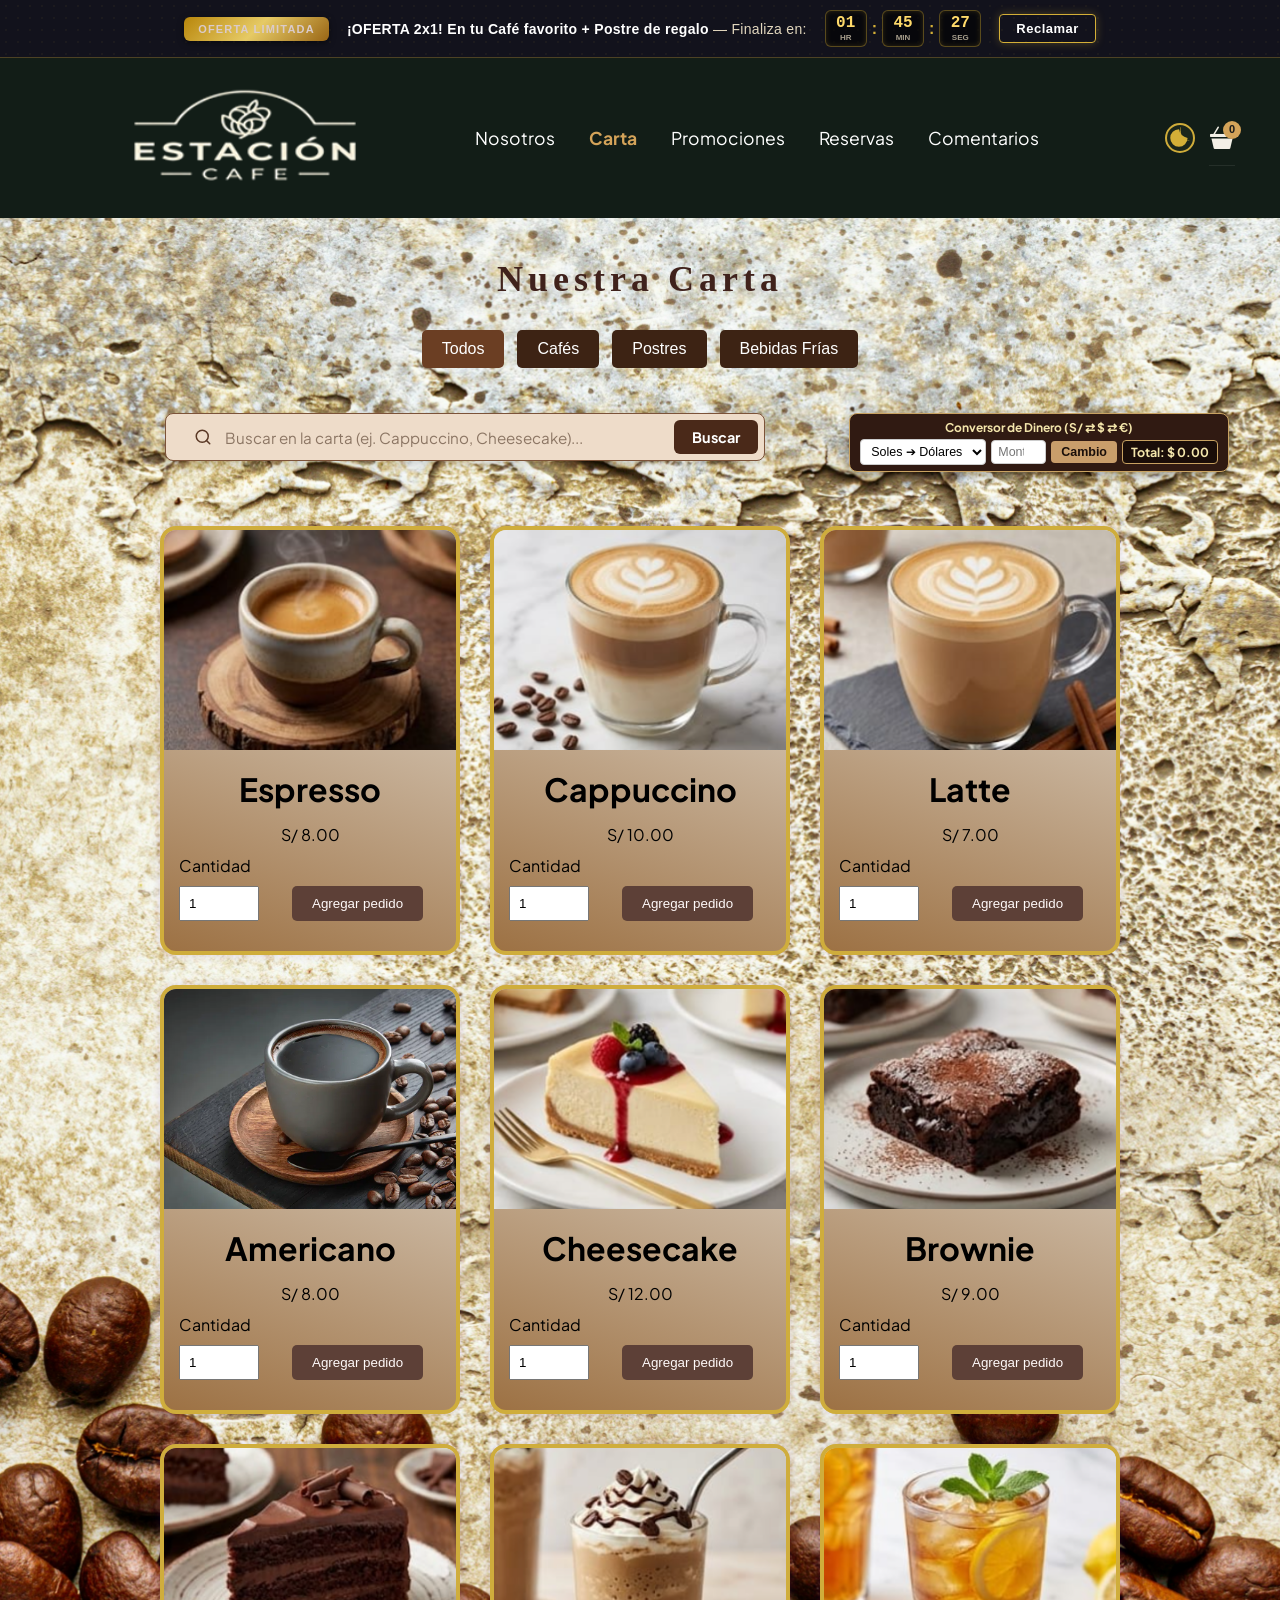
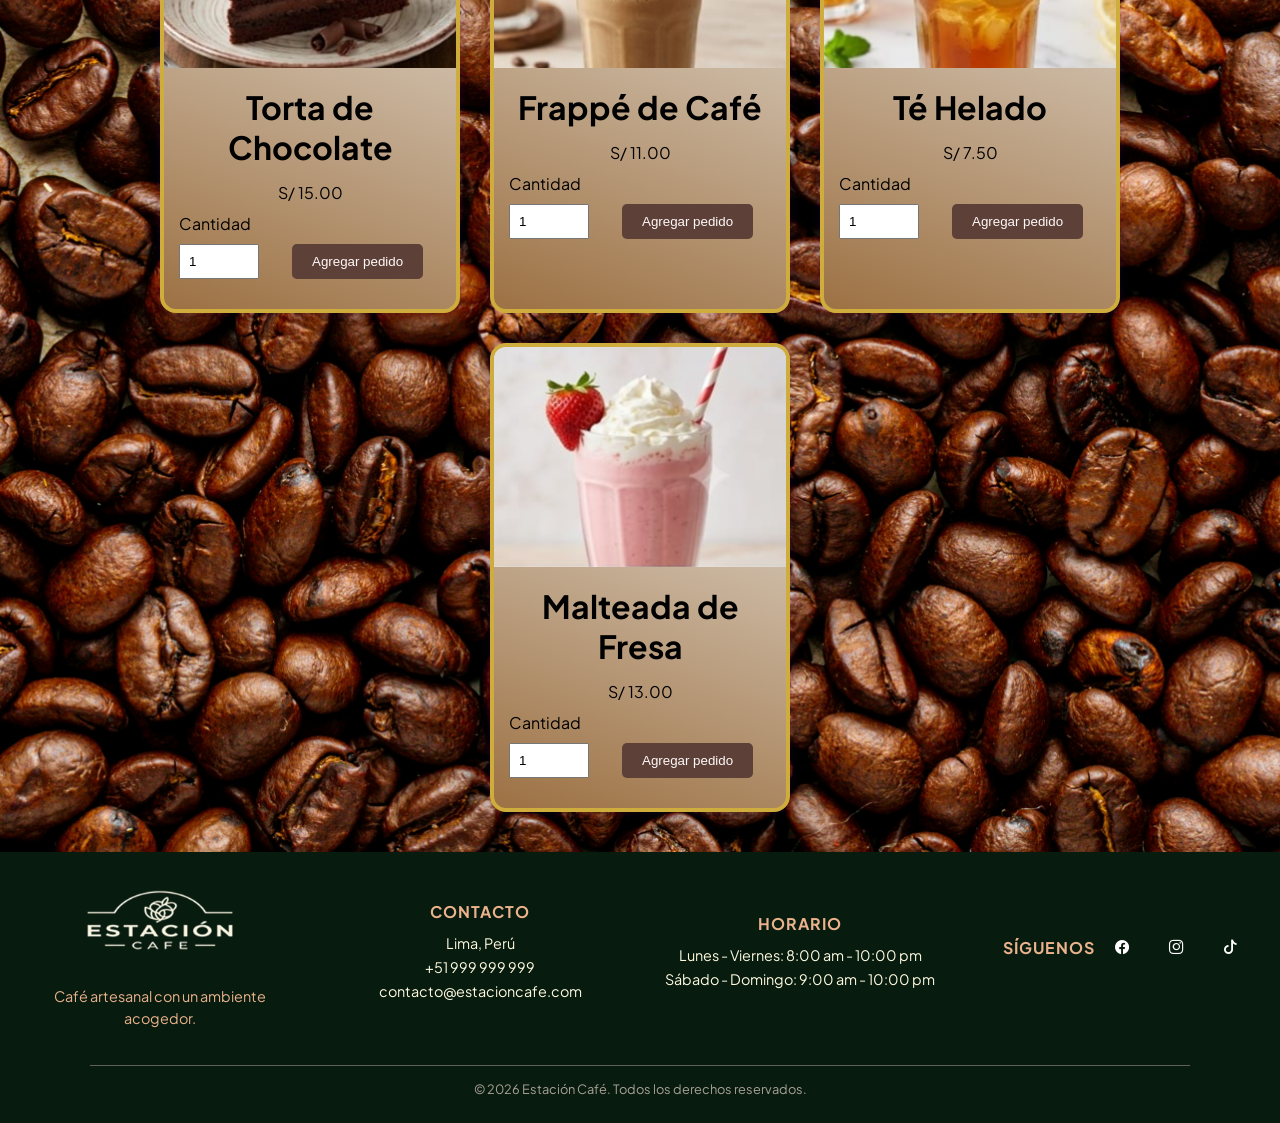
==== Cafetería/Cafetería/carta.html @ 23c751b0 "a" ====
<!DOCTYPE html>
<html lang="es">

<head>
    <meta charset="UTF-8">
    <meta name="viewport" content="width=device-width, initial-scale=1.0">
    <title>Menú - Estación Café</title>

    
    <link rel="stylesheet" href="css/estilos.css">

        <link rel="stylesheet" href="https://cdn.jsdelivr.net/npm/bootstrap-icons@1.13.1/font/bootstrap-icons.min.css">
</head>

<body>
  
      <!-- BANNER DE PROMOCIÓN-->
<div class="promo-banner">
  <div class="promo-container">
    
    <div class="promo-badge ">OFERTA LIMITADA</div>
    
    
    <p class="promo-text">
      <strong>¡OFERTA 2x1! En tu Café favorito + Postre de regalo</strong> — Finaliza en:
    </p>

    <div class="promo-timer">
      <div class="timer-box">
        <span id="hours">01</span>
        <small>HR</small>
      </div>
      <span class="timer-dots">:</span>
      <div class="timer-box">
        <span id="minutes">45</span>
        <small>MIN</small>
      </div>
      <span class="timer-dots">:</span>
      <div class="timer-box">
        <span id="seconds">30</span>
        <small>SEG</small>
      </div>
    </div>

    <a href="#promociones" class="promo-btn">Reclamar</a>
  

    
  </div>
</div>

    <header>

            <a href="index.html"> <img src="img/logo.png" alt="Logo de la cafetería"></a>
        
        <nav>
                <ul class="menu">
                   <li><a href="nosotros.html">Nosotros</a></li>
                    <li><a href="carta.html">Carta</a></li>
                    <li><a href="promociones.html">Promociones</a></li>
                    <li><a href="reservas.html">Reservas</a></li>
                    <li><a href="comentarios.html">Comentarios</a></li>
                    
                        <li class="item-theme">
                          <button id="toggle-theme" class="btn-theme" aria-label="Cambiar tema">
                            <svg class="icon-moon" xmlns="http://www.w3.org/2000/svg" viewBox="0 0 24 24" fill="currentColor">
                              <path d="M12.3 2a10 10 0 0 0 9.21 12.86 9.93 9.93 0 0 1-9-9.86 9.88 9.88 0 0 1 .21-3zm-1.3 2a8 8 0 1 0 8 8 10 10 0 0 1-8-8z"/>
                            </svg>
                            <svg class="icon-sun" xmlns="http://www.w3.org/2000/svg" viewBox="0 0 24 24" fill="currentColor">
                              <path d="M12 7a5 5 0 1 0 0 10 5 5 0 0 0 0-10zm0-5a1 1 0 0 1 1 1v2a1 1 0 1 1-2 0V3a1 1 0 0 1 1-1zm0 17a1 1 0 0 1 1 1v2a1 1 0 1 1-2 0v-2a1 1 0 0 1 1-1zm10-8a1 1 0 0 1-1 1h-2a1 1 0 1 1 0-2h2a1 1 0 0 1 1 1zM5 12a1 1 0 0 1-1 1H2a1 1 0 1 1 0-2h2a1 1 0 0 1 1 1zm14.95-6.95a1 1 0 0 1 0 1.41l-1.42 1.42a1 1 0 1 1-1.41-1.41l1.42-1.42a1 1 0 0 1 1.41 0zm-14.14 14.14a1 1 0 0 1 0 1.41l-1.42 1.42a1 1 0 0 1-1.41-1.41l1.42-1.42a1 1 0 0 1 1.41 0zm14.14 0a1 1 0 0 1-1.41 0l-1.42-1.42a1 1 0 0 1 1.41-1.41l1.42 1.42a1 1 0 0 1 0 1.41zM6.34 6.34a1 1 0 0 1-1.41 0L3.51 4.93a1 1 0 1 1 1.41-1.41l1.42 1.42a1 1 0 0 1 0 1.41z"/>
                            </svg>
                          </button>
                        </li>
                      
                 <li class="item-carrito">
                <button id="btn-carrito" class="btn-carrito" onclick="toggleCarrito()" aria-label="Ver carrito">
                <i class="bi bi-basket3-fill"></i>
                <span id="contador-carrito">0</span>
                </button>
               </li>



                </ul>
        </nav>
      


    </header>

     <!-- ===== PANEL DEL CARRITO  ===== -->

  <div id="panel-carrito">
    <h2>Pedido actual</h2>

    <div id="carrito-items">
      <!-- El JS inserta aquí cada producto dinámicamente -->
    </div>

    <div id="resumen-carrito">
      <strong>Total: <span id="total-carrito">S/ 0.00</span></strong>
    </div>

    <button onclick="vaciarCarrito()">Vaciar carrito</button>
    <button onclick="toggleCarrito()">Cerrar</button>
  </div>








    <section class="productos">

  <h2>Nuestra Carta</h2>

  <!-- BOTONES DE FILTRO -->
  <div class="contenedor-filtros">
    <button class="btn-filtro active" onclick="filtrarProductos('todos')">Todos</button>
    <button class="btn-filtro" onclick="filtrarProductos('cafes')">Cafés</button>
    <button class="btn-filtro" onclick="filtrarProductos('postres')">Postres</button>
    <button class="btn-filtro" onclick="filtrarProductos('bebidas-frias')">Bebidas Frías</button>
  </div>


    <!-- BUSCADOR -->
<div class="fila-herramientas">

  <!-- 🔍 BUSCADOR DENTRO DE LA CARTA -->
    <div class="buscador-container">
      <div class="input-wrapper">
        <svg class="icono-lupa" xmlns="http://www.w3.org/2000/svg" viewBox="0 0 24 24" fill="none" stroke="currentColor" stroke-width="2" stroke-linecap="round" stroke-linejoin="round">
          <circle cx="11" cy="11" r="8"></circle>
          <line x1="21" y1="21" x2="16.65" y2="16.65"></line>
        </svg>
        <input type="text" id="searchInput" placeholder="Buscar en la carta (ej. Cappuccino, Cheesecake)...">
      </div>
      <button type="button" id="btnBuscar" onclick="buscarPorTexto()">Buscar</button>
    </div>


  <!-- Conversor de monedas -->
  <div class="card-conversor-derecha">
    <div class="titulo-conversor">Conversor de Dinero (S/ ⇄ $ ⇄ €)</div>
    
    <div class="campos-inline">
      
      <select id="tipoConversion">
        <option value="solesADolares">Soles ➔ Dólares</option>
        <option value="solesAEuros">Soles ➔ Euros</option>
        <option value="dolaresASoles">Dólares ➔ Soles</option>
        <option value="eurosASoles">Euros ➔ Soles</option>
      </select>

      <input type="number" id="monto" placeholder="Monto" step="0.10">
      <button onclick="convertirMoneda()">Cambio</button>
      <div id="resultado" class="res-badge">Total: $ 0.00</div>
    </div>
  </div>

</div>


      
  <div class="contenedor-productos">

    <!-- PRODUCTOS DE CAFÉ -->
    <div class="producto" data-category="cafes">
      <img src="img/prod1.png" alt="Café">
      <h4>Espresso</h4>
      <p>S/ 8.00</p>
      <label>Cantidad</label>
      <input type="number" min="1" value="1" class="cantidad">
      <button 	onclick="agregarAlCarrito(1)">Agregar pedido</button>
    </div>

    <div class="producto" data-category="cafes">
      <img src="img/prod2.png" alt="Café">
      <h4>Cappuccino</h4>
      <p>S/ 10.00</p>
      <label>Cantidad</label>
      <input type="number" min="1" value="1" class="cantidad">
      <button onclick="agregarAlCarrito(2)">Agregar pedido</button>
    </div>

    <div class="producto" data-category="cafes">
      <img src="img/prod3.png" alt="Café">
      <h4>Latte</h4>
      <p>S/ 7.00</p>
      <label>Cantidad</label>
      <input type="number" min="1" value="1" class="cantidad">
      <button onclick="agregarAlCarrito(3)">Agregar pedido</button>
    </div>

    <div class="producto" data-category="cafes">
      <img src="img/prod10.webp" alt="Café">
      <h4>Americano</h4>
      <p>S/ 8.00</p>
      <label>Cantidad</label>
      <input type="number" min="1" value="1" class="cantidad">
      <button onclick="agregarAlCarrito(4)">Agregar pedido</button>
    </div>

    <!-- PRODUCTOS DE POSTRES -->
    <div class="producto" data-category="postres">
      <img src="img/prod4.png" alt="Postre">
      <h4>Cheesecake</h4>
      <p>S/ 12.00</p>
      <label>Cantidad</label>
      <input type="number" min="1" value="1" class="cantidad">
      <button onclick="agregarAlCarrito(5)">Agregar pedido</button>
    </div>

    <div class="producto" data-category="postres">
      <img src="img/prod5.png" alt="Postre">
      <h4>Brownie</h4>
      <p>S/ 9.00</p>
      <label>Cantidad</label>
      <input type="number" min="1" value="1" class="cantidad">
      <button onclick="agregarAlCarrito(6)">Agregar pedido</button>
    </div>
    

    <div class="producto" data-category="postres">
      <img src="img/prod6.png" alt="Postre">
      <h4>Torta de Chocolate</h4>
      <p>S/ 15.00</p>
      <label>Cantidad</label>
      <input type="number" min="1" value="1" class="cantidad">
      <button onclick="agregarAlCarrito(7)">Agregar pedido</button>
    </div>


    <!-- PRODUCTOS DE BEBIDAS FRÍAS -->
    <div class="producto" data-category="bebidas-frias">
      <img src="img/prod7.png" alt="Bebida Fría">
      <h4>Frappé de Café</h4>
      <p>S/ 11.00</p>
      <label>Cantidad</label>
      <input type="number" min="1" value="1" class="cantidad">
      <button onclick="agregarAlCarrito(8)">Agregar pedido</button>
    </div>

    <div class="producto" data-category="bebidas-frias">
      <img src="img/prod8.png" alt="Bebida Fría">
      <h4>Té Helado</h4>
      <p>S/ 7.50</p>
      <label>Cantidad</label>
      <input type="number" min="1" value="1" class="cantidad">
      <button onclick="agregarAlCarrito(9)">Agregar pedido</button>
    </div>
    

    <div class="producto" data-category="bebidas-frias">
      <img src="img/prod9.png" alt="Bebida Fría">
      <h4>Malteada de Fresa</h4>
      <p>S/ 13.00</p>
      <label>Cantidad</label>
      <input type="number" min="1" value="1" class="cantidad">
      <button onclick="agregarAlCarrito(10)">Agregar pedido</button>
    </div>


  </div>
</section>
       

<footer>

    <div class="footer-contenedor">

        <div class="footer-info">

            <a href="index.html"> <img src="img/logo.png" alt="Logo de la cafetería"></a>

            <p> Café artesanal con un ambiente acogedor.</p>

        </div>


        

        <div class="footer-contacto">

            <h4>Contacto</h4>

            <p> Lima, Perú</p>
            <p> +51 999 999 999</p>
            <p> contacto@estacioncafe.com</p>

        </div>

        <div class="footer-horario">

            <h4>Horario</h4>

            <p>Lunes - Viernes: 8:00 am - 10:00 pm</p>
            <p>Sábado - Domingo: 9:00 am - 10:00 pm</p>

        </div>

        <div class="footer-redes">

            <h4>Síguenos</h4>

            <a href="#"><i class="bi bi-facebook"></i></a><br>
            <a href="#"><i class="bi bi-instagram"></i></a><br>
            <a href="#"><i class="bi bi-tiktok"></i></a>

        </div>

    </div>

    <hr>
    <p class="copyright">
        © 2026 Estación Café. Todos los derechos reservados.
    </p>

</footer>
 <script src="js/carta&promociones.js"></script>
 <script src="js/index.js"></script>
 <script src="js/carrito.js"></script>
</body>

</html>
---- Cafetería/Cafetería/css/estilos.css ----
@import url('https://fonts.googleapis.com/css2?family=Plus+Jakarta+Sans:wght@400;500;600;700;800&family=Fraunces:wght@400;600;700&family=Karla:wght@400;500&display=swap');

* {
  margin: 0;
  padding: 0;
  box-sizing: border-box;
}

body {
  margin: 0;
  padding: 0;
  background-color: #eef4ed;
  font-family: 'Plus Jakarta Sans', sans-serif; /* Misma fuente uniforme para todo el sitio */
}
/* --- NAVEGACIÓN PRINCIPAL --- */

/* 1. Estilo base de las opciones del menú */
ul.menu li a {
  color: #ffffff;             /* Texto blanco */
  text-decoration: none;
  font-size: 15px;
  position: relative;
  padding: 8px 12px;
  transition: color 0.3s ease;
}

/* 2. Línea inferior (oculta por defecto) */
ul.menu li a::after {
  content: '';
  position: absolute;
  bottom: -2px;
  left: 50%;
  width: 0%;
  height: 2px;
  background-color: #c5a059;   /* Dorado de Reservas */
  transition: width 0.3s ease, left 0.3s ease;
  border-radius: 2px;
}

/* 3. Efecto al pasar el mouse (Hover) */
ul.menu li a:hover {
  color: #c5a059;             /* Cambia a dorado */
}

ul.menu li a:hover::after {
  width: 100%;                /* Expande la línea */
  left: 0;
}
/* ==========================================
   HEADER / BARRA SUPERIOR (EXPANDIDA HACIA ABAJO)
   ========================================== */
header {
  display: flex !important;
  justify-content: space-between !important;
  align-items: center !important;
  height: 160px !important;       /* Altura vertical fija y amplia */
  min-height: 120px !important;
  padding: 0 45px !important;     /* Espacio lateral */
  background-color: #121d17 !important;
  position: sticky !important;
  top: 0 !important;
  width: 100% !important;
  box-sizing: border-box !important;
  z-index: 1000 !important;
}

header nav {
  flex: 1;
  display: flex;
  align-items: center;
  margin-left: 20px !important; 
  min-width: 0;                
}

header > a {
  display: inline-block;
  text-decoration: none;
}

/* Logo con mayor tamaño vertical y horizontal */
header > a img,
.logo-header {
  width: 400px !important;
  max-height: auto !important;
  height: auto !important;
  display: block !important;
  object-fit: contain;
  flex-shrink: 0;
}

header > a:hover img {
  transform: scale(1.08);
}

header > a img.prendido {
  animation: parpadeo-lento 15s ease-in-out forwards;
}

@keyframes parpadeo-lento {
  0% {
    filter: drop-shadow(0 0 6px #ffee55) 
            drop-shadow(0 0 18px #ffcc00) 
            drop-shadow(0 0 35px rgba(255, 204, 0, 0.85));
  }
  10%, 30%, 50%, 70%, 90% {
    filter: drop-shadow(0 0 2px #ffee55) 
            drop-shadow(0 0 8px rgba(255, 204, 0, 0.4));
  }
  20%, 40%, 60%, 80% {
    filter: drop-shadow(0 0 6px #ffee55) 
            drop-shadow(0 0 18px #ffcc00) 
            drop-shadow(0 0 35px rgba(255, 204, 0, 0.85));
  }
  100% {
    filter: drop-shadow(0 0 0px transparent);
  }
}

/* ==========================================
   MENÚ DE NAVEGACIÓN
   ========================================== */
.menu {
  display: flex;
  align-items: center;
  gap: 14px !important;         
  list-style: none;
  margin: 0;
  padding: 0;
  width: 100%;
}

.menu li a {
  font-size: 1.1rem !important;
  padding: 8px 10px !important;
  white-space: nowrap;
}

.menu .item-theme {
  margin-left: auto;
}

.item-theme svg {
  width: 32px !important;
  height: 32px !important;
  cursor: pointer;
}

.menu li a.active {
  color: #d4a359 !important;
  font-weight: 700 !important;
}

.menu li a:hover {
  color: #d4a359;
  transform: translateY(-2px);
  text-shadow: 0 0 12px rgba(212, 175, 55, 0.4);
}

.menu li a::after {
  content: '';
  position: absolute;
  bottom: 2px;
  left: 0;
  width: 100%;
  height: 2px;
  background: linear-gradient(90deg, #b39229, #f3e5ab);
  border-radius: 2px;
  transform: scaleX(0);
  transform-origin: bottom right;
  transition: transform 0.35s cubic-bezier(0.25, 1, 0.5, 1);
}

.menu li a:hover::after,
.menu li a.active::after {
  transform: scaleX(1);
  transform-origin: bottom left;
  box-shadow: 0 2px 8px rgba(212, 175, 55, 0.6);
}

#panel-carrito {
  position: fixed;
  top: 0;
  right: -380px;
  width: 340px;
  height: 100vh;
  background-color: #BFB88F;
  box-shadow: -6px 0 20px rgba(0,0,0,0.35);
  padding: 2.5rem 1.8rem;
  z-index: 1000;
  transition: right 0.35s ease;
  overflow-y: auto;
  color: #f3efe6;
  border-left: 1px solid rgba(212, 163, 89, 0.25);
}

#panel-carrito.visible {
  right: 0;
}

#panel-carrito h2 {
  font-size: 1.4rem;
  font-weight: 700;
  color: #322e28;
  margin-bottom: 1.8rem;
  letter-spacing: 0.5px;
}

.item-carrito {
  display: flex;
  justify-content: space-between;
  align-items: center;
  padding: 0.9rem 0;
  border-bottom: 1px solid rgba(255,255,255,0.08);
  font-size: 0.9rem;
}

.item-carrito button {
  background: rgba(212, 163, 89, 0.12);
  border: 1px solid rgba(212, 163, 89, 0.4);
  color: #d4a359;
  width: 26px;
  height: 26px;
  border-radius: 50%;
  cursor: pointer;
  font-size: 0.9rem;
  line-height: 1;
  transition: background 0.2s ease;
}

.item-carrito button:hover {
  background: #d4a359;
  color: #10201a;
}

#resumen-carrito {
  margin-top: 1.8rem;
  padding-top: 1.2rem;
  border-top: 1px solid rgba(212, 163, 89, 0.3);
  font-size: 1.05rem;
  display: flex;
  justify-content: space-between;
  color: #28251f;
}

#panel-carrito button:not(.item-carrito button) {
  margin-top: 1rem;
  width: 100%;
  padding: 0.75rem;
  border: none;
  border-radius: 6px;
  font-weight: 600;
  cursor: pointer;
  transition: all 0.25s ease;
}

#panel-carrito button:nth-of-type(1) {
  background: transparent;
  border: 1px solid rgba(255,255,255,0.25);
  color: #f3efe6;
}

#panel-carrito button:nth-of-type(1):hover {
  border-color: #d4a359;
  color: #d4a359;
}

#panel-carrito button:nth-of-type(2) {
  background-color: #d4a359;
  color: #152922;
}

#panel-carrito button:nth-of-type(2):hover {
  background-color: #e6ca65;
}
#btn-carrito {
  position: relative;
  background: none;
  border: none;
  cursor: pointer;
  display: flex;
  align-items: center;
  justify-content: center;
  padding: 6px;
}

#btn-carrito .bi-basket3-fill {
  font-size: 24px;      
  color: #f3efe6;
  transition: color 0.3s ease, transform 0.2s ease;
}

#btn-carrito:hover .bi-basket3-fill {
  color: #d4a359;
  transform: scale(1.08);
}

#contador-carrito {
  position: absolute;
  top: -4px;
  right: -6px;
  background-color: #d4a359;
  color: #1b1b1b;
  font-size: 11px;
  font-weight: 700;
  min-width: 18px;
  height: 18px;
  border-radius: 50%;
  display: flex;
  align-items: center;
  justify-content: center;
  padding: 0 4px;
  line-height: 1;
}









/* ==========================================
   TIPOGRAFÍA Y BANNER
   ========================================== */
h2, h4 {
  font-family: 'Plus Jakarta Sans', sans-serif;
  font-size: 2rem;
}

.banner {
  position: relative;
  width: 100%;
  height: 650px;
  display: flex;
  justify-content: center;
  margin: 0;
}

.textoBanners {
  position: absolute;
  top: 50%;
  left: 8%;
  transform: translateY(-50%);
  z-index: 10;
  color: #ffffff;
  max-width: 500px;
  text-align: left;
}

.textoBanners h3 {
  font-size: 60px;
  color: #e0ba6f;
  margin: 0;
  font-family: 'constantia', 'palatino linotype';
}

.textoBanners h1 {
  font-size: 85px;
  margin: 10px 0;
  line-height: 1;
}

.textoBanners p {
  color: rgb(249, 247, 247);
  font-size: 20px;
  line-height: 1.5;
  max-width: 500px;
  font-family: 'calibri', 'arial black';
}

.rulebanimg::before {
  content: '';
  position: absolute;
  top: 0;
  left: 0;
  width: 100%;
  height: 100%;
  background: linear-gradient(to right, rgba(0, 0, 0, 0.8) 0%, rgba(0, 0, 0, 0.45) 40%, rgba(0, 0, 0, 0) 75%);
  z-index: 2;
  pointer-events: none;
}

.ruleta {
  position: relative;
  width: 100%;
  height: 100%;
  overflow: hidden;
}

.ruleban {
  position: relative;
  z-index: 10;
  display: flex;
  width: 100%;
  transition: transform 0.6s ease-in-out;
}

.rulebanimg {
  position: relative;
  min-width: 100%;
  height: 650px;
  box-sizing: border-box;
  overflow: hidden;
}

.rulebanimg img {
  width: 100%;
  height: 100%;
  object-fit: cover;
  display: block;
  position: relative;
  z-index: 1;
}

.antes,
.luego {
  position: absolute;
  top: 50%;
  transform: translateY(-50%);
  color: white;
  font-size: 55px;
  cursor: pointer;
  user-select: none;
  padding: 10px;
  transition: .3s;
  z-index: 25;
}

.antes {
  left: 20px;
}

.luego {
  right: 20px;
}

.imgban {
  position: absolute;
  bottom: 15px;
  width: 100%;
  display: flex;
  justify-content: center;
  gap: 10px;
  z-index: 25;
  border-radius: 0;
}

.link-clave {
  color: #e0ba6f;
  text-decoration: underline;
  font-weight: bold;
  transition: all 0.3s ease;
  display: inline-block;
}

.link-clave:hover {
  color: #ffffff;
  text-shadow: 0 0 10px rgba(224, 186, 111, 0.9);
  transform: translateY(-2px);
}

.area {
  width: 14px;
  height: 14px;
  background: rgb(37, 32, 32);
  border-radius: 0;
  opacity: .5;
  cursor: pointer;
  transition: .3s;
}

.area.active {
  width: 35px;
  border-radius: 0;
  opacity: 1;
}

/* ==========================================
   SECCIONES Y BLOQUES INFERIORES
   ========================================== */
.seccion-intermedia {
  background-color: #1d1c17;
  padding: 60px 8%;
}

.seccion-principal {
  width: 100%;
}

.bloque-fila {
  width: 100%;
  padding: 60px 20px;
  box-sizing: border-box;
}

.fondo-claro {
  background-color: #e7e1d5;
}

.fondo-oscuro {
  background-color: #bbaba1;
}

.contenido-ancho,
.comunidad-contenedor {
  width: 100%;
  max-width: 1200px;
  margin: 0 auto;
  display: grid;
  grid-template-columns: 1fr 1fr;
  gap: 50px;
  align-items: center;
}

.bloque-media {
  width: 100%;
  height: 350px;
  border-radius: 12px;
  overflow: hidden;
}

.bloque-media img,
.bloque-media iframe {
  width: 100%;
  height: 100%;
  object-fit: cover;
  border: none;
}

.bloque-texto {
  display: flex;
  flex-direction: column;
  justify-content: center;
}

.fondo-claro .subtitulo {
  color: #8c6d46;
  font-size: 13px;
  letter-spacing: 1.5px;
  font-weight: bold;
}

.fondo-claro h2 {
  color: #1c1c1c;
  font-size: 32px;
  margin-top: 5px;
}

.fondo-claro p {
  color: #8c7474;
  line-height: 1.6;
}

.fondo-oscuro h2 {
  color: #2b1d14;
  font-size: 32px;
  margin-bottom: 12px;
}

.fondo-oscuro p {
  color: #3b2a1d;
  line-height: 1.6;
  margin: 4px 0;
}

.btn-mapa {
  display: inline-block;
  margin-top: 18px;
  padding: 12px 24px;
  background-color: #8c5835;
  color: #ffffff;
  text-decoration: none;
  border-radius: 6px;
  font-weight: bold;
  width: fit-content;
  transition: background 0.3s ease;
}

.btn-mapa:hover {
  background-color: #6a3e20;
}

/* ==========================================
   SECCIÓN COMUNIDAD
   ========================================== */
.comunidad-columna-foto {
  width: 100%;
  display: flex;
  flex-direction: column;
  align-items: center;
}

.comunidad-titulo-foto {
  color: #ffffff;
  font-size: 22px;
  font-weight: bold;
  margin-bottom: 15px;
  text-align: center;
}

.comunidad-dropzone {
  width: 100%;
  max-width: 480px;
  height: 280px;
  border: 2px dashed rgba(255, 255, 255, 0.4);
  border-radius: 16px;
  background-color: rgba(170, 151, 151, 0.867);
  display: flex;
  flex-direction: column;
  justify-content: center;
  align-items: center;
  cursor: pointer;
  padding: 0;
  box-sizing: border-box;
  text-align: center;
  position: relative;
  overflow: hidden;
  transition: border-color 0.3s ease;
}

.fondo-terciario {
  background-color: #9e7157db;
}

.comunidad-dropzone:hover {
  border-color: #d4a359;
}

#comunidad-contenido-dropzone {
  width: 100%;
  height: 100%;
  display: flex;
  flex-direction: column;
  justify-content: center;
  align-items: center;
}

.comunidad-icono {
  font-size: 38px;
  margin-bottom: 10px;
}

.comunidad-texto-instruccion {
  color: #d1c7bd;
  font-size: 15px;
}

.comunidad-input-oculto {
  display: none !important;
}

.comunidad-imagen-previa {
  width: 100% !important;
  height: 100% !important;
  object-fit: cover !important;
  border-radius: 14px;
  display: block;
}

.comunidad-columna-texto {
  display: flex;
  flex-direction: column;
  justify-content: center;
}

.comunidad-subtitulo {
  color: #d4a359;
  font-size: 13px;
  letter-spacing: 1.5px;
  font-weight: bold;
}

.comunidad-titulo {
  color: #ffffff;
  font-size: 32px;
  margin-top: 5px;
  margin-bottom: 15px;
}

.comunidad-descripcion {
  color: #d1c7bd;
  line-height: 1.6;
  margin: 0;
}

.texto-cambiar-flotante {
  position: absolute;
  bottom: 12px;
  background-color: rgba(0, 0, 0, 0.7);
  color: #d4a359;
  padding: 6px 14px;
  border-radius: 20px;
  font-size: 13px;
  font-weight: bold;
}

/* Modificamos .tarjeta para que sirva para la nueva tarjeta-imagen */
.tarjeta {
    flex: 1;
    height: 220px;              
    border-radius: 10px;       
    box-shadow: 0px 2px 10px rgba(0,0,0,0.1);
    position: relative;
    overflow: hidden;         
    display: block;    
    border: 2px solid transparent; 
    transition: transform 0.3s ease, border-color 0.3s ease, box-shadow 0.3s ease;
}


.tarjeta img {
    width: 100%;
    height: 100%;
    object-fit: cover;
    display: block;
}


.tarjeta h3 {
    position: absolute;
    bottom: 15px;
    left: 50%;
    transform: translateX(-50%);
    margin: 0;
    background-color: rgba(255, 255, 255, 0.9); 
    color: #4e342e;             
    padding: 6px 16px;
    border-radius: 20px;
    font-size: 1rem;
    pointer-events: none;
    white-space: nowrap;
}


.tarjeta:hover {
    transform: scale(1.04);
    border-color: #f1c40f;      
    box-shadow: 0px 8px 20px rgba(0,0,0,0.25);
}

footer{
    background: #081b0f;
    color: white;
    text-align: center;
    padding: 20px;
    
}

.formulario{
    width: 50%;
    max-width: 700px;
    margin: 50px auto;
    background: rgba(255, 255, 255, 0.077);
    backdrop-filter: blur(12px);
    -webkit-backdrop-filter: blur(12px);
    border-radius: 20px;
    padding: 40px;
    box-shadow: 0 8px 30px rgba(0,0,0,0.30);
    border: 3px solid #d4a359; /* <-- Añade esta línea para el borde grueso */
}

.formulario h2{
    text-align: center;
    margin-bottom: 25px;
    color:#1b1210;
}

.formulario form{
    display:flex;
    flex-direction: column;
}

.formulario button{
    background: #5d4037;
    border-radius: 12px;
    font-size: 18px;
    font-weight: bold;
    transition: .3s;
}

.formulario button:hover{
    background: #7a5448;
    transform: translateY(-2px);
}

.form-floating > label {
  color: #555555 !important; /* Gris oscuro */
}

.form-floating input,
.form-floating textarea,
.form-floating select{
    padding: 1rem 0.75rem !important;
}

.form-control,
.form-select {
  color: #212529 !important; /* Negro suave */
}

.form-floating > .form-control:focus ~ label,
.form-floating > .form-control:not(:placeholder-shown) ~ label {
  color: #777777 !important; /* Gris medio */
}

#inputOrden::placeholder {
  color: #6c757d !important; /* Gris */
  opacity: 1;
}

.btn{
    display:inline-block;
    margin-top:15px;
    padding:10px 20px;
    background:#4d7079;
    color:rgb(255, 255, 255);
    text-decoration:none;
    border-radius:5px;
}

.btn:hover{
    background:#bea9a2;
}

/* ==========================================
   TABLA DE RESERVAS REGISTRADAS
   ========================================== */
#tablaReservas {
  width: 100%;
  border-collapse: collapse;
  margin-top: 25px;
  background-color: #ffffff; /* <-- CAMBIA AQUÍ: Fondo de toda la tabla (blanco, crema, etc.) */
  border-radius: 8px;
  overflow: hidden;
}

#tablaReservas td {
  background-color: #ffffff; /* <-- CAMBIA AQUÍ: Fondo de las celdas normales */
  color: #000000 !important; /* <-- CAMBIA AQUÍ: Color del texto de los registros (Negro) */
  padding: 12px;
  text-align: center;
  border: 1px solid #d1c7bd; /* Color de las líneas divisorias de las celdas */
}

#tablaReservas th {
  background-color: #3b2a1d; /* <-- CAMBIA AQUÍ: Color de fondo de la barra de títulos */
  color: #ffffff !important; /* <-- CAMBIA AQUÍ: Color del texto de los títulos */
  padding: 12px;
  font-weight: bold;
  text-align: center;
  border: 1px solid #5a402d; /* Color de las líneas divisorias de los títulos */
}

#tablaReservas tbody tr:nth-child(even) {
    background-color: #ebe3d5; /* Fondo alterno para las filas */
}

.productos{
    width:90%;
    margin:auto;
    padding:40px 0;
}
/* Estilo para el titulo nuestra carta */
.productos h2{
  margin-bottom:30px;
  font-family:Georgia, 'Times New Roman', Times, serif; 
  color: #40221c;
  font-size: 36px;
  font-weight:700;
  letter-spacing: 5px;
  text-align:center;
}

     .contenedor-filtros {
  text-align: center;
  margin: 20px 0;
}

.btn-filtro {
  background-color: #3d2314;
  color: #fff;
  border: none;
  padding: 10px 20px;
  margin: 0 5px;
  border-radius: 5px;
  cursor: pointer;
  font-size: 16px;
  transition: background 0.3s;
}

.btn-filtro:hover, .btn-filtro.active {
  background-color: #6b3e23;
}
.btn-cerrar {
  background: none;
  border: none;
  color: #fff;
  font-size: 1.3rem;
  cursor: pointer;
}
.itemPedido {
  display: flex;
  justify-content: space-between;
  align-items: center;
  margin-bottom: 12px;
  padding-bottom: 10px;
  border-bottom: 1px solid #3d2314;
  font-size: 0.95rem;
}

.total-contenedor {
  display: flex;
  justify-content: space-between;
  font-size: 1.2rem;
  font-weight: bold;
  margin-bottom: 15px;
}

.btn-confirmar {
  width: 100%;
  padding: 12px;
  background-color: #c88d51;
  color: #fff;
  border: none;
  border-radius: 5px;
  font-weight: bold;
  cursor: pointer;
  transition: background 0.3s;
}

.btn-confirmar:hover {
  background-color: #a6703c;
}
.producto {
  
  border: 4px solid #cfad3c; 
  
  background: linear-gradient(180deg, #d4af37 0%, #a46f18 100%);
  
  

  
 box-shadow: 0 4px 10px rgba(212, 175, 55, 0.3); 
  

  overflow: hidden; 
  
  
  transition: transform 0.3s ease, box-shadow 0.3s ease;
}

.producto:hover {
  transform: translateY(-5px);
  box-shadow: 0 6px 18px rgba(212, 175, 55, 0.7);
}

.productos {

  background-image: url('../img/baner8.jpg');
  
  
  background-size: cover;          
  background-position: center;     
  background-repeat: no-repeat;    
  

  padding: 40px 20px;
  width: 100%;
  min-height: 100vh;               
}


.productos h3{
    background:#40221c;
    color: #ffffff;
    display: block;
    margin: 0 auto ;
    width: fit-content;
    padding: 12px 25px;
    border-radius: 12px;
    margin-bottom: 45px;
    margin-top: 50px;
    box-shadow: 0 3px 8px rgba(53, 181, 15, 0.2);
    
}
  /* Estilo para el contenedor de carta */
.contenedor-productos{
    display:flex;
    flex-wrap:wrap;
    gap:30px;
    justify-content:center;
    
}

.producto{
    width:300px;
    background: linear-gradient(
    200deg, 
    rgba(228, 226, 223, 0.75) 0%, 
    rgba(140, 90, 39, 0.85) 100%
    );
    border-radius:10px;
    overflow:hidden;
    box-shadow:0px 0px 10px rgba(97, 29, 169, 0.15);
    padding-bottom:20px;
    
  background-color: #fcf6e6; 
  border-radius: 16px;       
  overflow: hidden;          

    
}

.producto:hover {
    transform: scale(1.05);
    box-shadow: 0px 15px 30px 10px rgba(152, 106, 49, 0.35);
}

.producto img{
    width:100%;
    height:220px;
    object-fit:cover;
    
}

.producto h4{
    padding:15px;
    margin:0;
    text-align: center;
}

.producto p{
    padding:0 15px;
    text-align: center;   
}

.producto label{
    display:block;
    padding:0 15px;
    margin-top:10px;
}

.producto input{
    margin:10px 15px;
    width:80px;
    padding:8px;
}

.producto button{
    margin-left:15px;
    padding:10px 20px;
    border:none;
    background:#5d4037;
    color:rgb(255, 249, 249);
    border-radius:5px;
    cursor:pointer;
}

.producto button:hover{
    background:#3a2615;
}

.pedido{
    width:90%;
    margin:50px auto;
    background:rgb(222, 198, 198);
    padding:30px;
    border-radius:10px;
    box-shadow:0px 0px 10px rgba(0,0,0,0.15);
}

.pedido h2{
    margin-bottom:20px;
}

.itemPedido{
    display:flex;
    justify-content:space-between;
    padding:10px;
    border-bottom:1px solid #f6c6c6;
}

.promociones{
    width:90%;
    margin:auto;
    padding:40px 0;
}

.promociones h2{
    text-align:center;
    margin-bottom:40px;
}

.contenedor-promociones{

    display:grid;

    grid-template-columns:
    repeat(2,1fr);

    gap:30px;

}

.promo{

    background:white;

    border-radius:10px;

    overflow:hidden;

    box-shadow:0px 0px 15px rgba(0,0,0,0.15);

}

.promo img{

    width:100%;

    height:250px;

    object-fit:cover;

}

.promo h3{

    padding:15px;

}

.promo p{

    padding:0 15px;

}

.promo h4{

    padding:0 15px;

    color:#8b4513;

}

.promo button{

    margin:15px;

    padding:12px 20px;

    border:none;

    border-radius:5px;

    background:#5d4037;

    color:white;

    cursor:pointer;

}

.promo button:hover{

    background:#3e2723;

}

.confirmacion{

    margin-top:20px;

    background:#d4edda;

    color:#155724;

    padding:15px;

    border-radius:5px;

    font-weight:bold;

}

.pedido{
    width:90%;
    margin:50px auto;
    background:white;
    padding:30px;
    border-radius:10px;
    box-shadow:0px 0px 10px rgba(0,0,0,0.15);
}

.itemPedido{
    display:flex;
    justify-content:space-between;
    padding:10px;
    border-bottom:1px solid #ddd;
}

.cantidad-box{
    display: flex;
    flex-direction: column;
    gap: 5px;
    margin: 10px 0;
}

.cantidad-box label{
    font-weight: bold;
    color: #333;
}

.cantidad-box input{
    width: 120px;
    padding: 8px;
    border: 1px solid #ccc;
    border-radius: 5px;
}

table{

    width:100%;

    border-collapse:collapse;

    margin-top:30px;

    background:white;

}

th{

    background:#5d4037;

    color:white;

}

th,
td{

    padding:12px;

    border:1px solid #ccc;

    text-align:center;

}

.comentarios {
  width: 90%;
  max-width: 900px;
  margin: 50px auto 40px auto;
  text-align: center;
  /* Línea divisoria superior en modo claro (café suave) */
  border-top: 1px solid rgba(140, 88, 53, 0.25);
  padding-top: 50px; /* Espacio entre la línea y el título */
}

.comentarios h2 {
  margin-bottom: 30px;
}

.comentario{
    background:rgb(252, 252, 252);
    padding:15px;
    margin: 0 auto 20px;
    max-width: 500px;
    border-radius:10px;
    box-shadow:0px 0px 10px rgba(26, 2, 2, 0.1);
}

.comentario h3{
    color:#5d4037;
    margin-bottom:10px;
}

#listaComentarios {
  display: flex;
  flex-direction: column;
  align-items: center; /* Centra las tarjetas horizontalmente */
  gap: 20px;           /* Espacio entre cada comentario */
}

.comentario-card,
#listaComentarios > div {
  width: fit-content;
  min-width: 280px;            /* Tamaño mínimo cuando el texto sea corto */
  max-width: 100%;             /* Límite máximo horizontal */
  padding: 18px 24px;
  /* Borde dorado suave a juego */
  border: 2px solid #d4a359;
  border-radius: 14px;
  /* Fondo semitransparente con efecto de desenfoque */
  background: rgba(255, 255, 255, 0.05);
  backdrop-filter: blur(8px);
  -webkit-backdrop-filter: blur(8px);
  box-shadow: 0 4px 15px rgba(0, 0, 0, 0.2);
  text-align: left;            /* Texto alineado dentro de la tarjeta */
  word-wrap: break-word;       /* Evita desbordamientos con palabras largas */
  transition: transform 0.2s ease, border-color 0.2s ease;
}

.comentario-card:hover,
#listaComentarios > div:hover {
  transform: translateY(-2px);
  border-color: #f1c40f;
}

body:not(.dark):not(.dark-mode) .comentario-card,
body:not(.dark):not(.dark-mode) #listaComentarios > div {
  border-color: #8c5835;
  background: rgba(255, 255, 255, 0.85);
  color: #212529;
}

body.dark .comentarios,
body.dark-mode .comentarios {
  border-top: 1px solid rgba(212, 163, 89, 0.25);
}

.footer-contenedor{
    display: flex;
    align-items: flex-start;
    align-items: center;
    justify-content: space-between;
    flex-wrap: wrap;
    gap: 40px


    
}

.footer-redes {
    display: flex;
        justify-content: center;
    gap: 20px;
}



.footer-info,
.footer-contacto,
.footer-horario,
.footer-redes {
  flex: 1;
  min-width: 200px;
}
 
.footer-info img {
  height: 100px;
  margin-bottom: 10px;
}
 
.footer-info p {
  color: #ebb48dfe;
  font-size: 0.9rem;
  line-height: 1.5;
  text-align: center;
  
}
 
footer h4 {
  color:#ebb48dfe ;
  margin-bottom: 12px;
  font-size: 1rem;
  letter-spacing: 1px;
  text-transform: uppercase;
}
 
footer p {
  font-size: 0.9rem;
  margin-bottom: 6px;
  color: #fefae0;
  
}
 
.footer-redes a {
  display: inline-block;
  
  text-decoration: none;
  margin-bottom: 8px;
  font-size: 0.9rem;
  transition: color 0.2s ease;
  color: inherit;
}
 
.footer-redes a:hover {
  color: #8c7258;
}
 
footer hr {
  border: none;
  border-top: 1px solid #5F605B;
  margin: 30px auto 15px;
  max-width: 1100px;
}
 
.copyright {
  text-align: center;
  font-size: 0.8rem;
  color: #A9A196;
  margin-top: 10px;
}


.fondoReserva{
    background-image: url(../img/fondoReserva.jpg);
    background-size: cover;
    background-position: 30% top;
    background-repeat: no-repeat;
    background-attachment: fixed;
    min-height: 100vh;
}

/*estilos del  apratado sobre nosotros*/
  .nosotros {
            background: white;
            text-align: center;
            padding: 50px 80px;
        }

        .nosotros h2 {
            font-size: 38px;
            color: #2b160a;
            margin-bottom: 20px;
        }

        .nosotros p {
            max-width: 1000px;
            margin: 20px auto;
            line-height: 1.8;
            font-size: 18px;
        }

        .tarjeta-nosotros {
            position: static;
            height: auto;
        }

        .tarjeta-nosotros img {
            height: 220px;
        }

        .tarjeta-nosotros h3 {
            position: static;
            background: none;
            color: #4e342e;
            transform: none;
            padding: 20px 0 10px;
            font-size: 1.3rem;
            margin: 0;
        }

        .tarjeta-nosotros p {
            position: static;
            padding: 0 25px 25px;
            line-height: 1.6;
            color: #333;
            font-size: 1rem;
            margin: 0;
        }
    
        
        .nosotros {
            padding: 0;
        }

        .fila-nosotros {
            display: flex;
            align-items: center;
            gap: 60px;
            padding: 60px 80px;
        }

        .fila-nosotros:nth-child(even) {
            flex-direction: row-reverse;
        }

        .fila-cafe-1 {
            background: #f4ede4;
        }

        .fila-cafe-2 {
            background: #e8dcc8;
        }

        .fila-cafe-3 {
            background: #ddc9a3;
        }

        .fila-img {
            flex: 1;
        }

        .fila-img img {
            width: 100%;
            height: 320px;
            object-fit: cover;
            border-radius: 12px;
            box-shadow: 0px 6px 18px rgba(0,0,0,0.15);
        }

        .fila-texto {
            flex: 1;
            text-align: left;
            max-width: 500px;
        }

        .fila-texto h2 {
            font-size: 34px;
            color: #3e2723;
            margin-bottom: 20px;
        }

        .fila-texto p {
            font-size: 18px;
            line-height: 1.8;
            color: #3e2723;
            margin-bottom: 15px;
        }

        @media (max-width: 768px) {
            .fila-nosotros,
            .fila-nosotros:nth-child(even) {
                flex-direction: column;
                text-align: center;
                padding: 40px 30px;
            }

            .fila-texto {
                max-width: 100%;
                text-align: center;
            }
        }

        .fila-nosotros:not(:last-child) {
          border-bottom: 1px solid rgba(140, 88, 53, 0.25);
          padding-bottom: 50px; /* Espacio interno sin separar los fondos */
          margin-bottom: 0;     /* Elimina el hueco blanco */
        }

        body.dark .fila-nosotros:not(:last-child),
        body.dark-mode .fila-nosotros:not(:last-child) {
          border-bottom: 1px solid rgba(212, 163, 89, 0.25);
        }

   /* --- ESTILOS DEL MENÚ Y NAVEGACIÓN --- */
header {
  background-color: #122115;
  display: flex;
  align-items: center;
  justify-content: space-between;
  padding: 15px 40px;
}

/* --- UNIFICACIÓN DE COLOR DE HEADER Y FOOTER EN MODO OSCURO --- */


body.dark-mode,
body.dark-mode header,
body.dark-mode main,
body.dark-mode footer,
body.dark-mode .pie-pagina,
body.dark-mode [class*="footer"] {
  background-color: #0d140e !important; 
  background-image: none !important;
}

.menu {
  display: flex;
  align-items: center;
  list-style: none;
  gap: 25px;
  margin: 0;
  padding: 0;
}

.menu a {
  color: #f3efe6;
  text-decoration: none;
  font-size: 16px;
  transition: color 0.3s ease;
}

.menu a:hover {
  color: #c09a58;
}


/* --- BARRA DE BÚSQUEDA CARTA --- */


.buscador-container {
  display: flex;
  align-items: center;
  justify-content: center;
  max-width: 650px;
  width: 90%;
  margin: 20px auto 30px auto;
  padding: 4px;
  background-color: #efe5d8;
  border: 2px solid #8c5a32;
  border-radius: 12px;
  box-shadow: 0 4px 10px rgba(0, 0, 0, 0.15);
}

.input-wrapper {
  display: flex;
  align-items: center;
  flex: 1;
  padding-left: 14px;
}

.icono-lupa {
  width: 20px;
  height: 20px;
  color: #6e472a;
  margin-right: 10px;
  flex-shrink: 0;
}

.input-wrapper input {
  width: 100%;
  padding: 10px 5px;
  font-size: 15px;
  font-family: inherit;
  color: #3b2314;
  background: transparent;
  border: none;
  outline: none;
}

.input-wrapper input::placeholder {
  color: #8c7664;
}

.buscador-container button {
  padding: 10px 28px;
  font-size: 15px;
  font-weight: 600;
  font-family: inherit;
  color: #ffffff;
  background-color: #5c3821;
  border: none;
  border-radius: 8px;
  cursor: pointer;
  transition: background-color 0.25s ease;
  margin-left: 6px;
}

.buscador-container button:hover {
  background-color: #422614;
}


header {
  display: flex;
  align-items: center;
  justify-content: space-between;
  padding: 15px 30px;
}

/* --- BOTÓN CIRCULAR MODO OSCURO / DÍA --- */
.btn-theme {
  width: 30px;
  height: 30px;
  border-radius: 50%;
  border: 2px solid #cfac3a; 
  background-color: #1b261b; 
  color: #d4af37;
  cursor: pointer;
  display: flex;
  align-items: center;
  justify-content: center;
  transition: all 0.3s ease;
  margin-left: 20px;
}

.btn-theme:hover {
  background-color: #d4af37;
  color: #1b261b;
  transform: scale(1.08);
}

.btn-theme svg {
  width: 22px;
  height: 22px;
}


.btn-theme .icon-sun {
  display: none; 
}


body.dark-mode {
  background-color: #121212;
  color: #e0e0e0;
}


body.dark-mode .seccion-carta,
body.dark-mode .contenedor-productos {
  background-color: #1e1e1e;
}

body.dark-mode .producto {
  background-color: #2a2a2a;
  color: #ffffff;
  border-color: #444;
}

body.dark-mode h2, 
body.dark-mode h4 {
  color: #f1c40f; 
}


body.dark-mode .btn-theme .icon-moon {
  display: none;
}

body.dark-mode .btn-theme .icon-sun {
  display: block;
  color: #f1c40f;
}

body.dark-mode {
  background-color: #0f1c15; 
  color: #e2d7c5;          
}


body.dark-mode header {
  background-color: #0b140f;
  border-bottom: 1px solid #2a3d31;
}

body.dark-mode nav ul li a {
  color: #e2d7c5;
}

body.dark-mode nav ul li a:hover {
  color: #d4af37; 
}

/* Títulos principales e importantes */
body.dark-mode h1,
body.dark-mode h2,
body.dark-mode h3,
body.dark-mode h4 {
  color: #d4af37;
}

body.dark-mode .seccion-carta,
body.dark-mode .productos,
body.dark-mode .contenedor-productos {
  background-color: #0f1c15;
}

body.dark-mode .producto {
  background-color: #16261d;
  border: 1px solid #2a3d31;
  color: #e2d7c5;
}

body.dark-mode .btn-theme {
  background-color: #d4af37;
  color: #0f1c15;            
  border-color: #d4af37;
}

body.dark-mode .btn-theme .icon-moon {
  display: none;
}

body.dark-mode .btn-theme .icon-sun {
  display: block;
}

body.dark-mode,
body.dark-mode .seccion-carta,
body.dark-mode .productos,
body.dark-mode section {
  background-image: none !important; 
  background-color: #0d1a12 !important;
  color: #f1c40f;
}

body.dark-mode h1,
body.dark-mode h2,
body.dark-mode h3,
body.dark-mode h4,
body.dark-mode label {
  color: #e6c687 !important;
}

body.dark-mode .producto,
body.dark-mode .card {
  background-color: #1a2e22; 
  border: 1px solid #2d4737;
  box-shadow: 0 4px 12px rgba(0, 0, 0, 0.4);
}

body.dark-mode .buscador-container {
  background-color: #122218;
  border-color: #d4af37;
}

body.dark-mode .buscador-container input {
  color: #ffffff;
}

body.dark-mode .icono-lupa {
  color: #d4af37;
}


body.dark-mode,
body.dark-mode main,
body.dark-mode section,
body.dark-mode div,
body.dark-mode article,
body.dark-mode .nosotros,
body.dark-mode .historia,
body.dark-mode .mision,
body.dark-mode .vision {
  background-color: #121d17 !important;
  background-image: none !important;
}

body.dark-mode p,
body.dark-mode span,
body.dark-mode li {
  color: #e2d7c5 !important;
}

body.dark-mode h1,
body.dark-mode h2,
body.dark-mode h3,
body.dark-mode h4 {
  color: #d4af37 !important;
}

body.dark-mode .banner,
body.dark-mode .ruleta,
body.dark-mode .ruleban,
body.dark-mode .rulebanimg,
body.dark-mode .textoBanners {
  background-color: transparent !important;
  background-image: none !important;
}
body.dark-mode .textoBanners h1,
body.dark-mode .textoBanners h3 {
  color: #d4af37 !important; 
  text-shadow: 2px 2px 8px rgba(0, 0, 0, 0.8) !important;
}

body.dark-mode .textoBanners p {
  color: #ffffff !important; 
  text-shadow: 2px 2px 8px rgba(0, 0, 0, 0.8) !important;
}

body.dark-mode .textoBanners a.link-clave {
  color: #d4af37 !important; 
}
body.dark-mode .ruleta div[class*="indicador"],
body.dark-mode .banner div[class*="indicador"],
body.dark-mode .ruleta div[class*="puntos"],
body.dark-mode div[class*="ruleta"] > div:last-child {
  background-color: transparent !important;
  background-image: none !important;
}

body.dark-mode section.banner *,
body.dark-mode .banner *,
body.dark-mode .ruleta *,
body.dark-mode .ruleban * {
  background-color: transparent !important;
  background-image: none !important;
}
body.dark-mode .banner button,
body.dark-mode .ruleta button,
body.dark-mode .prev,
body.dark-mode .next {
  color: #ffffff !important;
  font-size: 24px;
}

.fila-herramientas {
  display: flex;
  justify-content: center;
  align-items: center;
  position: relative;
  width: 95%;
  max-width: 1200px;
  margin: 25px auto 35px auto;
  gap: 15px;
}

/* =======================================================
   1. BARRA DE BÚSQUEDA (Grande y redondeada como en la foto 2)
   ======================================================= */
.buscador-container {
  display: flex;
  align-items: center;
  background-color: #eedcc9;
  border: 1.5px solid #7c5339;
  border-radius: 8px;
  padding: 4px 6px 4px 14px;
  width: 100%;
  max-width: 600px; /* Ancho amplio original */
  height: 48px;
  box-sizing: border-box;
}

.input-wrapper {
  display: flex;
  align-items: center;
  flex: 1;
}

.icono-lupa {
  width: 18px;
  height: 18px;
  stroke: #5a3825;
  margin-right: 8px;
  flex-shrink: 0;
}

.buscador-container input {
  width: 100%;
  border: none;
  background: transparent;
  outline: none;
  font-size: 0.95rem;
  color: #3b2319;
}

.buscador-container button {
  background-color: #4a2919;
  color: #ffffff;
  border: none;
  border-radius: 6px;
  padding: 8px 18px;
  font-size: 0.9rem;
  font-weight: bold;
  cursor: pointer;
  transition: 0.2s;
}

.buscador-container button:hover {
  background-color: #301a0f;
}

/* =======================================================
   2. CONVERSOR DE DINERO (Diseño original idéntico a la foto 2)
   ======================================================= */
.card-conversor-derecha {
  background-color: #301a12;
  border: 1px solid #c8a261;
  border-radius: 8px;
  padding: 6px 10px;
  box-shadow: 0 4px 10px rgba(0, 0, 0, 0.3);
  white-space: nowrap;
  box-sizing: border-box;
  text-align: center;
  margin-left: -45px; /* Ajusta este valor: -20px, -40px o -60px según qué tan a la izquierda lo quieras */
  position: relative;
  z-index: 2;
}

.titulo-conversor {
  font-size: 0.75rem;
  color: #f3e5ab;
  font-weight: bold;
  margin-bottom: 4px;
}

.campos-inline {
  display: flex;
  align-items: center;
  gap: 5px;
}

.campos-inline select {
  padding: 4px 6px;
  border-radius: 4px;
  border: 1px solid #ccc;
  font-size: 0.78rem;
  outline: none;
  background-color: #ffffff;
  color: #000;
}

.campos-inline input {
  width: 55px;
  padding: 4px 6px;
  border-radius: 4px;
  border: 1px solid #ccc;
  font-size: 0.78rem;
  outline: none;
  background-color: #ffffff;
  color: #000;
}

/* Botón Cambio en tono arena */
.campos-inline button {
  background-color: #c99e6b;
  color: #1a0f0a;
  border: none;
  padding: 4px 10px;
  border-radius: 4px;
  font-size: 0.78rem;
  font-weight: bold;
  cursor: pointer;
  transition: 0.2s;
}

.campos-inline button:hover {
  background-color: #dbb374;
}

/* Badge con el resultado */
.res-badge {
  background-color: #1a0d08;
  border: 1px solid #c8a261;
  padding: 3px 8px;
  border-radius: 4px;
  color: #f3e5ab;
  font-size: 0.78rem;
  font-weight: bold;
}

/* --- BANNER DE PROMOCIÓN SUPERIOR --- */
body.dark .promo-badge,
body.dark-mode .promo-badge {
  border: 2px solid #d4a359; /* Borde dorado a juego con el diseño */
  box-shadow: 0 0 10px rgba(212, 163, 89, 0.4); /* Opcional: brillo sutil */
}

.promo-banner {
  background-color: #12121c;
  /* Fondo café oscuro elegante con patrón sutil si se desea */
  background-image: radial-gradient(rgba(212, 175, 55, 0.05) 1px, transparent 0);
  background-size: 12px 12px;
  border-bottom: 1px solid rgba(212, 175, 55, 0.3);
  padding: 10px 20px;
  font-family: 'Segoe UI', Tahoma, Geneva, Verdana, sans-serif;
  color: #f5ebd6;
}

.promo-container {
  max-width: 1300px;
  margin: 0 auto;
  display: flex;
  align-items: center;
  justify-content: center;
  gap: 18px;
  flex-wrap: wrap;
}


.promo-badge {
  background: linear-gradient(135deg, #b8860b, #e6ca65, #996515);
  color: #dacbcb;
  font-weight: 800;
  font-size: 11px;
  letter-spacing: 1.2px;
  padding: 6px 14px;
  border-radius: 6px;
  text-transform: uppercase;
  box-shadow: 0 2px 6px rgba(0, 0, 0, 0.5);
}


.promo-text {
  margin: 0;
  font-size: 14px;
  letter-spacing: 0.3px;
  color: #e2d7be;
}

.promo-text strong {
  color: #ffffff;
  font-weight: 700;
}

/* Temporizador Digital */
.promo-timer {
  display: flex;
  align-items: center;
  gap: 5px;
}

.timer-box {
  background: rgba(0, 0, 0, 0.6);
  border: 1px solid rgba(212, 175, 55, 0.4);
  border-radius: 6px;
  padding: 4px 8px;
  text-align: center;
  min-width: 42px;
  box-shadow: inset 0 0 5px rgba(212, 175, 55, 0.2);
}

.timer-box span {
  display: block;
  color: #ffda6a;
  font-family: 'Courier New', Courier, monospace;
  font-size: 16px;
  font-weight: bold;
  line-height: 1;
}

.timer-box small {
  display: block;
  font-size: 8px;
  color: #a89f8d;
  margin-top: 2px;
  font-weight: 600;
}

.timer-dots {
  color: #d4af37;
  font-weight: bold;
  font-size: 16px;
}


.promo-btn {
  background: transparent;
  color: #fff6df;
  text-decoration: none;
  font-weight: 700;
  font-size: 13px;
  padding: 6px 18px;
  border-radius: 6px;
  border: 1px solid #d4af37;
  box-shadow: 0 0 10px rgba(212, 175, 55, 0.3);
  transition: all 0.3s ease;
  letter-spacing: 0.5px;
}

.promo-btn:hover {
  background-color: #d4af37;
  color: #000000;
  box-shadow: 0 0 18px rgba(212, 175, 55, 0.8);
  transform: translateY(-1px);
}

.promo-btn {
  background-color: transparent;
  color: #fff;
  border: 1px solid #d4af37;
  padding: 6px 16px;
  border-radius: 4px;
  font-weight: bold;
  cursor: pointer;
  transition: transform 0.2s ease, background-color 0.3s ease;

  animation: parpadeoBotonDorado 1.8s infinite ease-in-out;
}
.promo-btn {
  position: relative;
  overflow: hidden;
  border: 1px solid #d4af37;
  color: #fff;
  padding: 6px 16px;
  border-radius: 4px;
  font-weight: bold;
}

.promo-btn:after {
  content: '';
  position: absolute;
  top: -50%;
  left: -60%;
  width: 20%;
  height: 200%;
  background: linear-gradient(
    60deg,
    rgba(255, 255, 255, 0) 20%,
    rgba(255, 215, 0, 0.8) 50%,
    rgba(255, 255, 255, 0) 80%
  );
  transform: rotate(30deg);
  animation: destelloDorado 3s infinite;
}

@keyframes destelloDorado {
  0% {
    left: -60%;
  }
  20% {
    left: 140%; 
  }
  100% {
    left: 140%; 
  }
}

.promo-btn {
  background-color: transparent;
  color: #fff;
  border: 1px solid #d4af37;
  padding: 6px 16px;
  border-radius: 4px;
  font-weight: bold;
  cursor: pointer;
  transition: transform 0.2s ease, background-color 0.3s ease;
  animation: parpadeoBotonDorado 1.8s infinite ease-in-out;
}


.promo-btn:hover {
  background-color: #d4af37;
  color: #111;
  transform: scale(1.05);
}

@keyframes parpadeoBotonDorado {
  0% {
    box-shadow: 0 0 3px rgba(212, 175, 55, 0.3);
    border-color: #d4af37;
  }
  50% {

    box-shadow: 0 0 12px rgba(255, 215, 0, 0.8), inset 0 0 6px rgba(255, 215, 0, 0.4);
    border-color: #ffd700;
  }
  100% {
    box-shadow: 0 0 3px rgba(212, 175, 55, 0.3);
    border-color: #d4af37;
  }
}
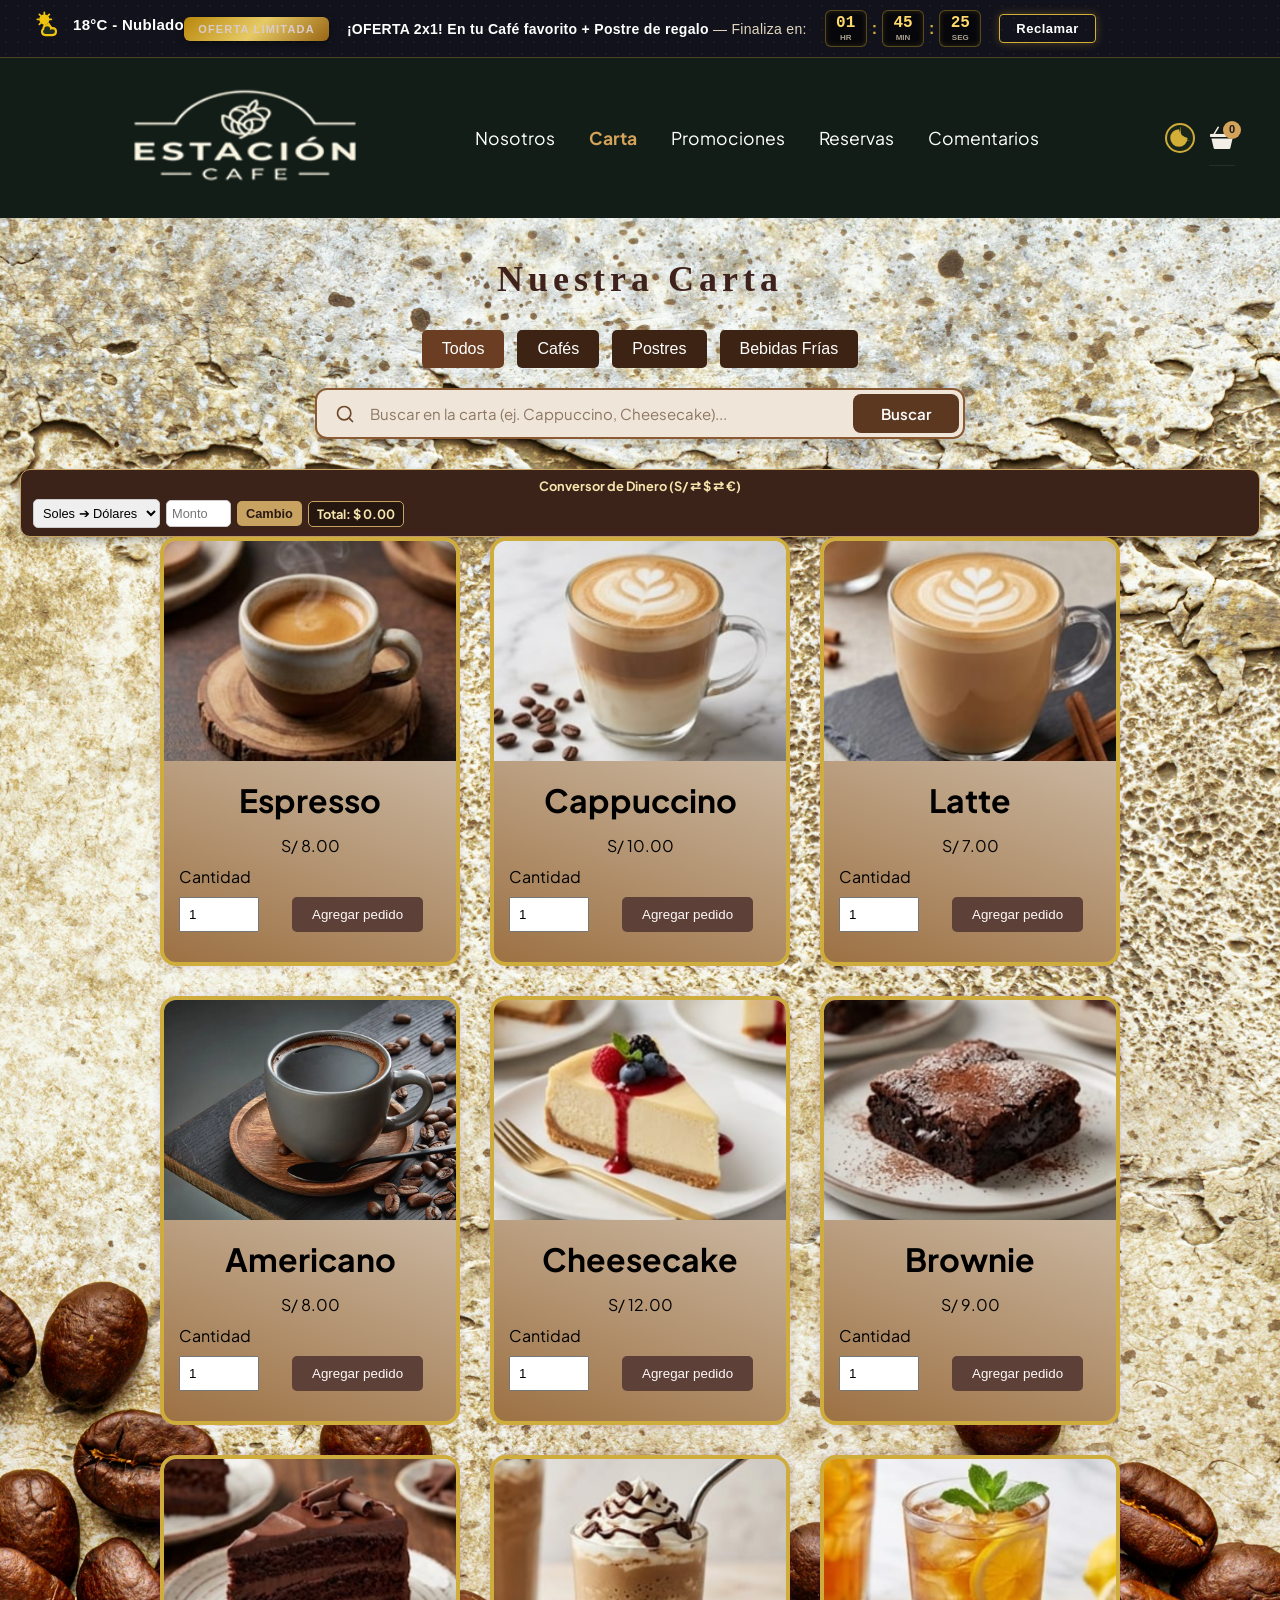
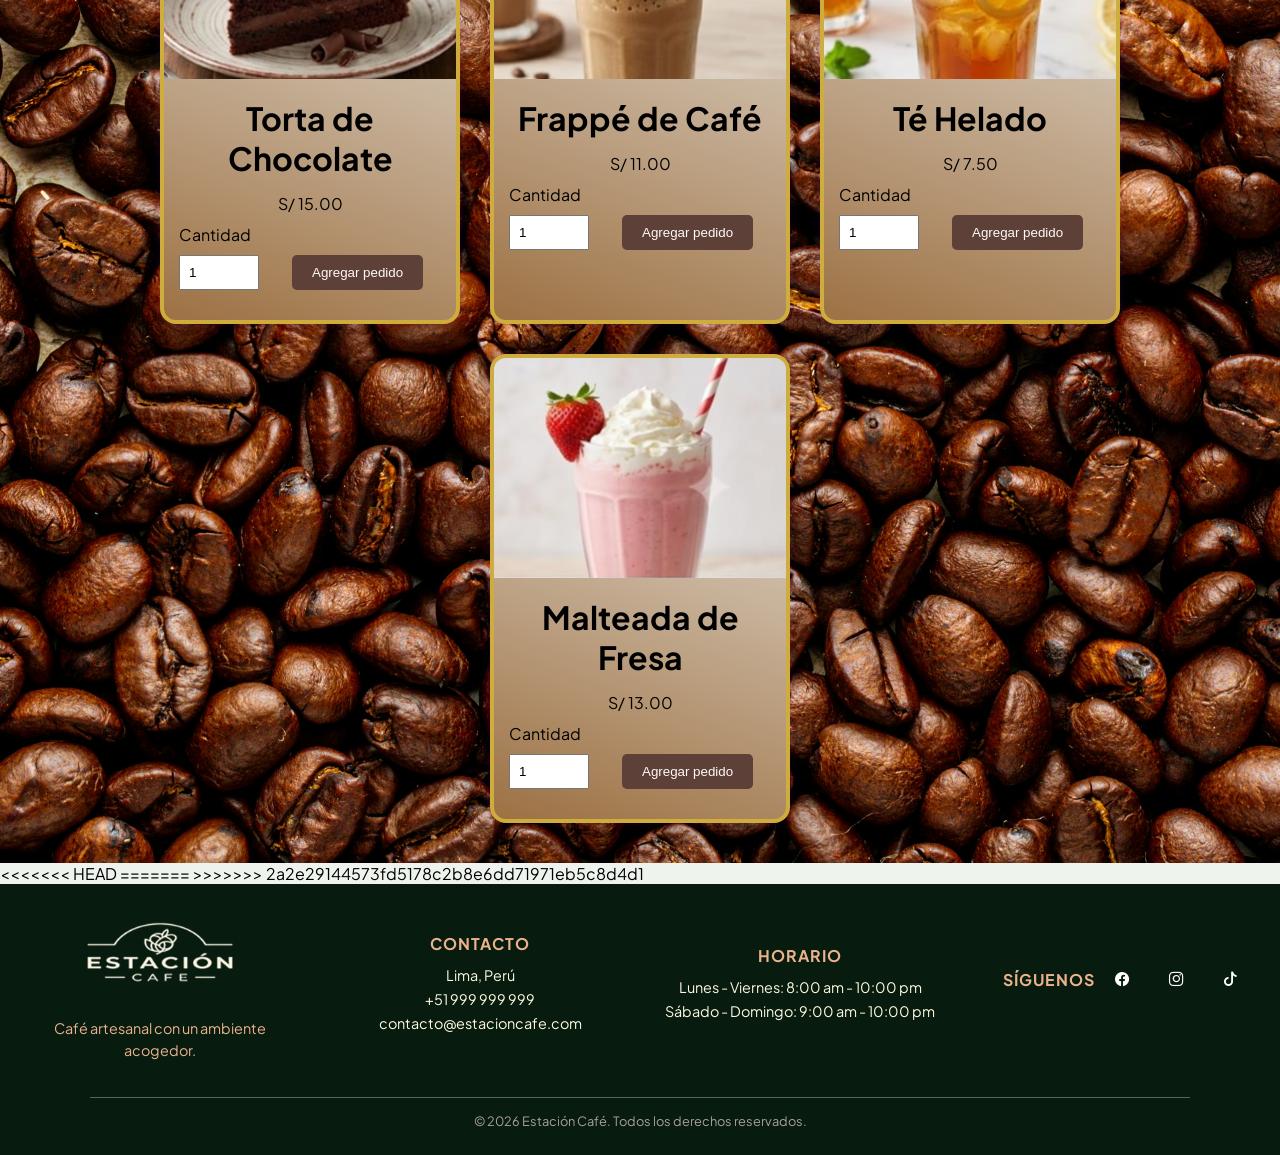
==== commit 468e5682: "ok" ====
--- a/Cafetería/Cafetería/carta.html
+++ b/Cafetería/Cafetería/carta.html
@@ -17,6 +17,16 @@
       <!-- BANNER DE PROMOCIÓN-->
 <div class="promo-banner">
   <div class="promo-container">
+     <div class="weather-widget">
+  <!-- Icono SVG en tono dorado -->
+  <svg class="weather-icon" viewBox="0 0 24 24" fill="none" xmlns="http://www.w3.org/2000/svg">
+    <circle cx="8" cy="8" r="3.5" stroke="#f1c40f" stroke-width="1.8" fill="#f1c40f" />
+    <path d="M8 2V3.5M8 12.5V14M2 8H3.5M12.5 8H14M3.7 3.7L4.8 4.8M11.2 11.2L12.3 12.3M3.7 12.3L4.8 11.2M11.2 4.8L12.3 3.7" stroke="#f1c40f" stroke-width="1.5" stroke-linecap="round" />
+    <path d="M7 16.5C7 14.5 8.5 13 10.5 13C12.2 13 13.6 14.2 13.9 15.8C14.2 15.6 14.6 15.5 15 15.5C16.7 15.5 18 16.8 18 18.5C18 20.2 16.7 21.5 15 21.5H9C7.3 21.5 6 20.2 6 18.5C6 17.5 6.4 16.7 7 16.5Z" stroke="#f1c40f" stroke-width="1.8" fill="#1e2d24" />
+  </svg>
+  
+  <span id="weather-text" class="weather-text"></span>
+</div>
     
     <div class="promo-badge ">OFERTA LIMITADA</div>
     
@@ -265,7 +275,16 @@
 
   </div>
 </section>
+<<<<<<< HEAD
        
+=======
+      
+        <button id="btnVaciar" onclick="vaciarTodo()" style="display:none;" class="btn-vaciar">
+            Vaciar Todo
+        </button>
+
+    </section>
+>>>>>>> 2a2e29144573fd5178c2b8e6dd71971eb5c8d4d1
 
 <footer>
 
--- a/Cafetería/Cafetería/css/estilos.css
+++ b/Cafetería/Cafetería/css/estilos.css
@@ -1892,150 +1892,89 @@
   font-size: 24px;
 }
 
+HA */
 .fila-herramientas {
   display: flex;
-  justify-content: center;
+  flex-direction: row; 
+  justify-content: space-between;
+  align-items: center; 
+  gap: 15px;
+  width: 100%;
+  max-width: 1100px;
+  margin: 20px auto 30px auto;
+  padding: 0 10px;
+}
+
+
+
+.card-conversor-derecha {
+  background-color: #3b2319;
+  border: 1px solid #c8a261;
+  border-radius: 10px;
+  padding: 8px 12px;
+  box-shadow: 0 4px 10px rgba(0, 0, 0, 0.3);
+  color: #c5a4a4;
+  white-space: nowrap; 
+}
+
+.titulo-conversor {
+  font-size: 0.8rem;
+  color: #f3e5ab;
+  text-align: center;
+  font-weight: bold;
+  margin-bottom: 5px;
+}
+
+.campos-inline {
+  display: flex;
   align-items: center;
-  position: relative;
-  width: 95%;
-  max-width: 1200px;
-  margin: 25px auto 35px auto;
-  gap: 15px;
-}
-
-/* =======================================================
-   1. BARRA DE BÚSQUEDA (Grande y redondeada como en la foto 2)
-   ======================================================= */
-.buscador-container {
-  display: flex;
-  align-items: center;
-  background-color: #eedcc9;
-  border: 1.5px solid #7c5339;
-  border-radius: 8px;
-  padding: 4px 6px 4px 14px;
-  width: 100%;
-  max-width: 600px; /* Ancho amplio original */
-  height: 48px;
-  box-sizing: border-box;
-}
-
-.input-wrapper {
-  display: flex;
-  align-items: center;
-  flex: 1;
-}
-
-.icono-lupa {
-  width: 18px;
-  height: 18px;
-  stroke: #5a3825;
-  margin-right: 8px;
-  flex-shrink: 0;
-}
-
-.buscador-container input {
-  width: 100%;
+  gap: 6px;
+}
+
+.campos-inline select {
+  padding: 5px;
+  border-radius: 5px;
+  border: 1px solid #ccc;
+  font-size: 0.8rem;
+  outline: none;
+}
+
+.campos-inline input {
+  width: 65px;
+  padding: 5px;
+  border-radius: 5px;
+  border: 1px solid #cccccc;
+  font-size: 0.8rem;
+  outline: none;
+}
+
+.campos-inline button {
+  background-color: #c8a261;
+  color: #2b1a14;
   border: none;
-  background: transparent;
-  outline: none;
-  font-size: 0.95rem;
-  color: #3b2319;
-}
-
-.buscador-container button {
-  background-color: #4a2919;
-  color: #ffffff;
-  border: none;
-  border-radius: 6px;
-  padding: 8px 18px;
-  font-size: 0.9rem;
+  padding: 5px 9px;
+  border-radius: 5px;
+  font-size: 0.8rem;
   font-weight: bold;
   cursor: pointer;
-  transition: 0.2s;
-}
-
-.buscador-container button:hover {
-  background-color: #301a0f;
-}
-
-/* =======================================================
-   2. CONVERSOR DE DINERO (Diseño original idéntico a la foto 2)
-   ======================================================= */
-.card-conversor-derecha {
-  background-color: #301a12;
-  border: 1px solid #c8a261;
-  border-radius: 8px;
-  padding: 6px 10px;
-  box-shadow: 0 4px 10px rgba(0, 0, 0, 0.3);
-  white-space: nowrap;
-  box-sizing: border-box;
-  text-align: center;
-  margin-left: -45px; /* Ajusta este valor: -20px, -40px o -60px según qué tan a la izquierda lo quieras */
-  position: relative;
-  z-index: 2;
-}
-
-.titulo-conversor {
-  font-size: 0.75rem;
-  color: #f3e5ab;
-  font-weight: bold;
-  margin-bottom: 4px;
-}
-
-.campos-inline {
-  display: flex;
-  align-items: center;
-  gap: 5px;
-}
-
-.campos-inline select {
-  padding: 4px 6px;
-  border-radius: 4px;
-  border: 1px solid #ccc;
-  font-size: 0.78rem;
-  outline: none;
-  background-color: #ffffff;
-  color: #000;
-}
-
-.campos-inline input {
-  width: 55px;
-  padding: 4px 6px;
-  border-radius: 4px;
-  border: 1px solid #ccc;
-  font-size: 0.78rem;
-  outline: none;
-  background-color: #ffffff;
-  color: #000;
-}
-
-/* Botón Cambio en tono arena */
-.campos-inline button {
-  background-color: #c99e6b;
-  color: #1a0f0a;
-  border: none;
-  padding: 4px 10px;
-  border-radius: 4px;
-  font-size: 0.78rem;
-  font-weight: bold;
-  cursor: pointer;
-  transition: 0.2s;
 }
 
 .campos-inline button:hover {
   background-color: #dbb374;
 }
 
-/* Badge con el resultado */
 .res-badge {
-  background-color: #1a0d08;
+  background-color: #261610;
   border: 1px solid #c8a261;
-  padding: 3px 8px;
-  border-radius: 4px;
+  padding: 4px 8px;
+  border-radius: 5px;
   color: #f3e5ab;
-  font-size: 0.78rem;
+  font-size: 0.8rem;
   font-weight: bold;
 }
+
+
+
 
 /* --- BANNER DE PROMOCIÓN SUPERIOR --- */
 body.dark .promo-badge,
@@ -2237,4 +2176,42 @@
     box-shadow: 0 0 3px rgba(212, 175, 55, 0.3);
     border-color: #d4af37;
   }
-}+}
+
+
+/* --- WIDGET DEL CLIMA --- */
+.weather-widget {
+  display: inline-flex;
+  align-items: center;
+  gap: 10px;
+  background-color: transparent;
+  padding: 4px 8px;
+  user-select: none;
+  margin-right: 010px; 
+  padding-left: 15px; 
+  
+}
+
+
+.weather-icon {
+  width: 28px;
+  height: 28px;
+  flex-shrink: 0;
+}
+
+.weather-text {
+  color: #ffffff;
+  font-family: -apple-system, BlinkMacSystemFont, "Segoe UI", Roboto, Arial, sans-serif;
+  font-size: 15px;
+  font-weight: 700;
+  letter-spacing: 0.3px;
+  white-space: nowrap;
+}
+
+.weather-widget {
+  position: absolute;
+  left: 20px; 
+  top: 6px;   
+  z-index: 10;
+}
+
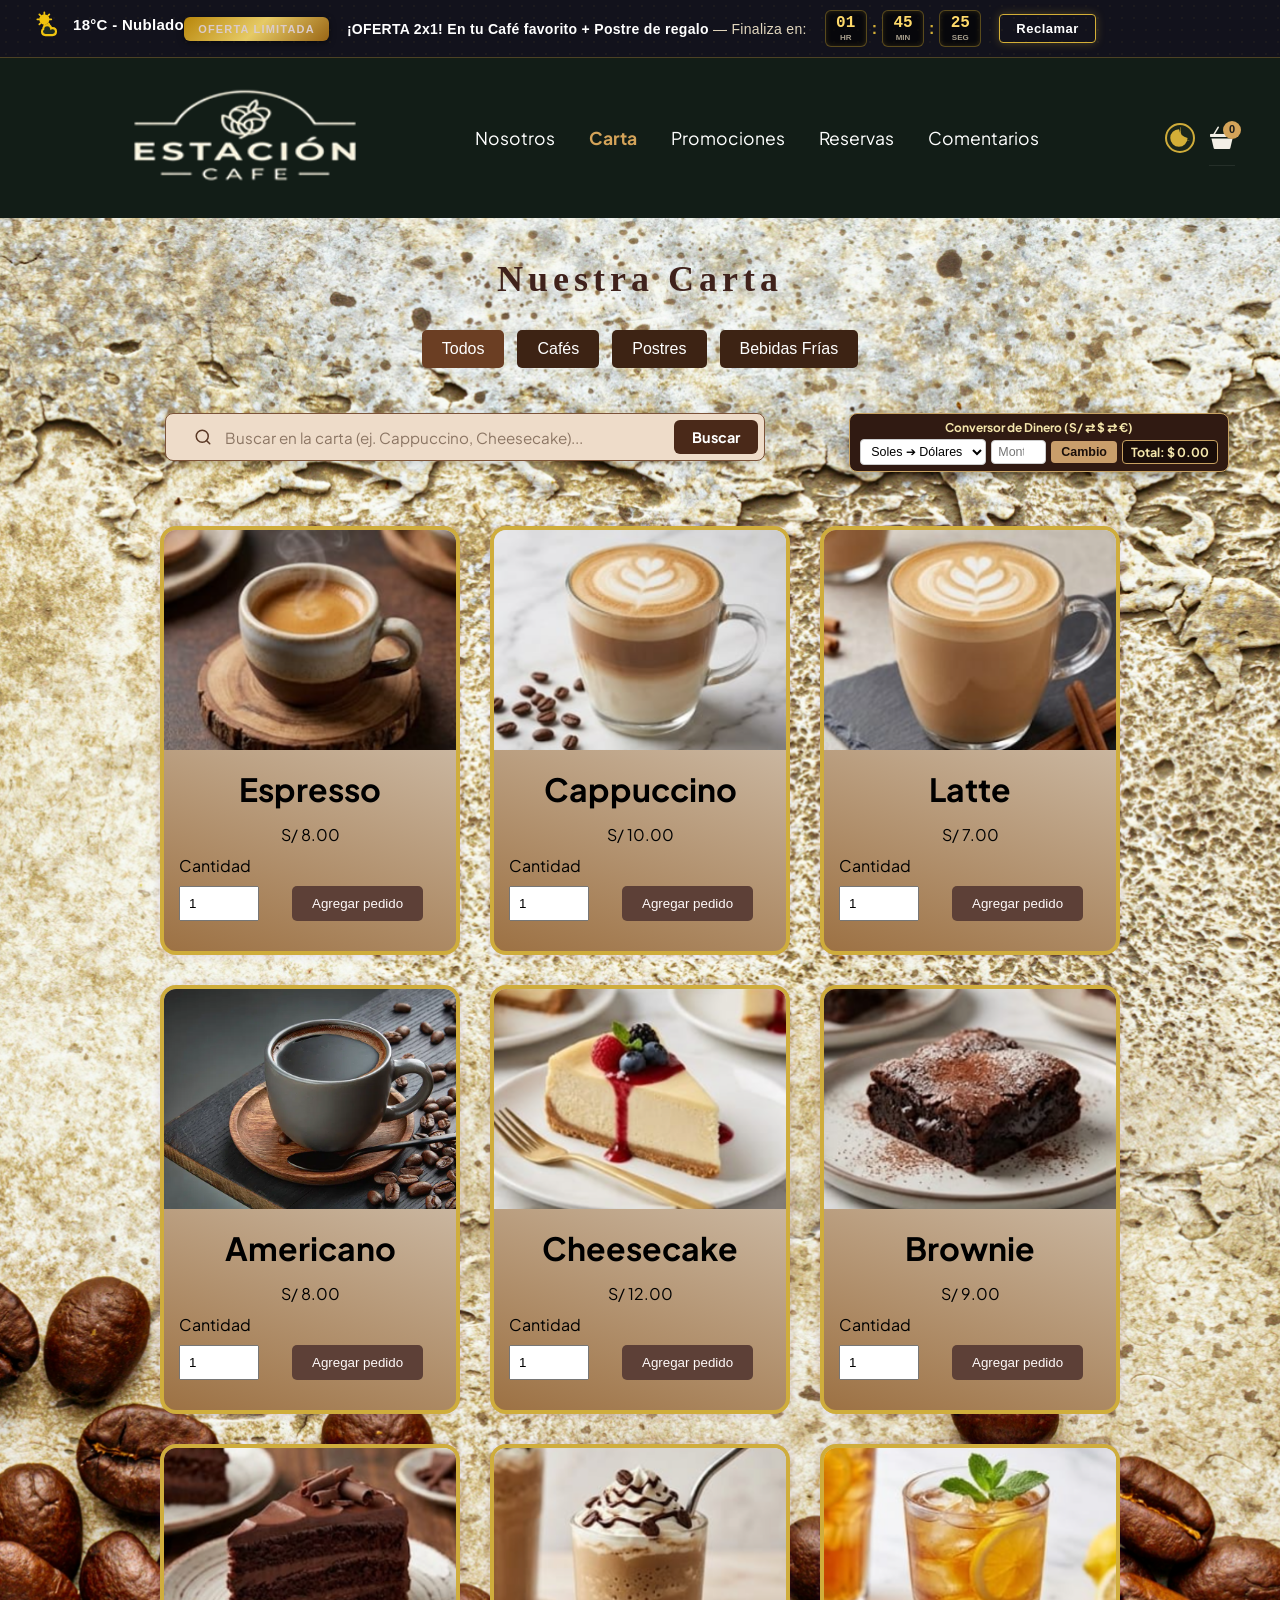
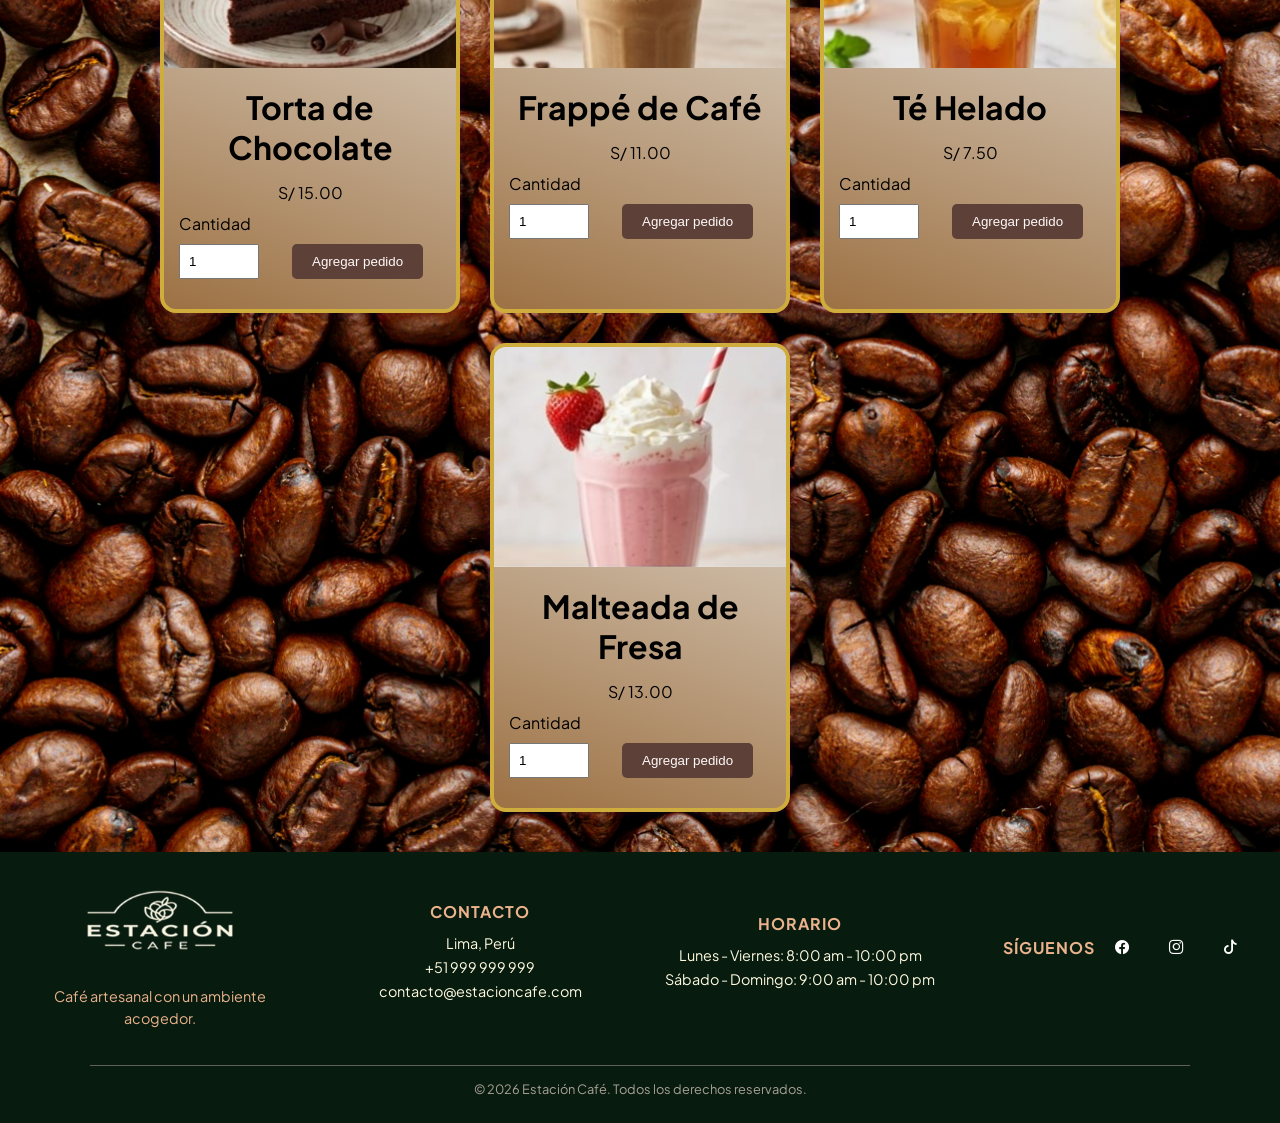
==== commit 746ab766: "ok" ====
--- a/Cafetería/Cafetería/carta.html
+++ b/Cafetería/Cafetería/carta.html
@@ -275,16 +275,7 @@
 
   </div>
 </section>
-<<<<<<< HEAD
        
-=======
-      
-        <button id="btnVaciar" onclick="vaciarTodo()" style="display:none;" class="btn-vaciar">
-            Vaciar Todo
-        </button>
-
-    </section>
->>>>>>> 2a2e29144573fd5178c2b8e6dd71971eb5c8d4d1
 
 <footer>
 
--- a/Cafetería/Cafetería/css/estilos.css
+++ b/Cafetería/Cafetería/css/estilos.css
@@ -747,41 +747,47 @@
     
 }
 
-.formulario{
-    width: 50%;
-    max-width: 700px;
-    margin: 50px auto;
-    background: rgba(255, 255, 255, 0.077);
-    backdrop-filter: blur(12px);
-    -webkit-backdrop-filter: blur(12px);
-    border-radius: 20px;
-    padding: 40px;
-    box-shadow: 0 8px 30px rgba(0,0,0,0.30);
-    border: 3px solid #d4a359; /* <-- Añade esta línea para el borde grueso */
-}
-
-.formulario h2{
-    text-align: center;
-    margin-bottom: 25px;
-    color:#1b1210;
-}
-
-.formulario form{
-    display:flex;
-    flex-direction: column;
-}
-
-.formulario button{
-    background: #5d4037;
-    border-radius: 12px;
-    font-size: 18px;
-    font-weight: bold;
-    transition: .3s;
-}
-
-.formulario button:hover{
-    background: #7a5448;
-    transform: translateY(-2px);
+.formulario {
+  width: 50%;
+  max-width: 700px;
+  margin: 50px auto;
+  background: rgba(255, 255, 255, 0.077);
+  backdrop-filter: blur(12px);
+  -webkit-backdrop-filter: blur(12px);
+  border-radius: 20px;
+  padding: 40px;
+  box-shadow: 0 8px 30px rgba(0, 0, 0, 0.30);
+  border: none; /* En modo claro/normal NO tiene borde */
+}
+
+/* El borde dorado se activa únicamente cuando se activa el modo oscuro */
+body.dark .formulario,
+body.dark-mode .formulario {
+  border: 3px solid #d4a359;
+}
+
+.formulario h2 {
+  text-align: center;
+  margin-bottom: 25px;
+  color: #1b1210;
+}
+
+.formulario form {
+  display: flex;
+  flex-direction: column;
+}
+
+.formulario button {
+  background: #5d4037;
+  border-radius: 12px;
+  font-size: 18px;
+  font-weight: bold;
+  transition: .3s;
+}
+
+.formulario button:hover {
+  background: #7a5448;
+  transform: translateY(-2px);
 }
 
 .form-floating > label {
@@ -790,8 +796,8 @@
 
 .form-floating input,
 .form-floating textarea,
-.form-floating select{
-    padding: 1rem 0.75rem !important;
+.form-floating select {
+  padding: 1rem 0.75rem !important;
 }
 
 .form-control,
@@ -809,18 +815,18 @@
   opacity: 1;
 }
 
-.btn{
-    display:inline-block;
-    margin-top:15px;
-    padding:10px 20px;
-    background:#4d7079;
-    color:rgb(255, 255, 255);
-    text-decoration:none;
-    border-radius:5px;
-}
-
-.btn:hover{
-    background:#bea9a2;
+.btn {
+  display: inline-block;
+  margin-top: 15px;
+  padding: 10px 20px;
+  background: #4d7079;
+  color: rgb(255, 255, 255);
+  text-decoration: none;
+  border-radius: 5px;
+}
+
+.btn:hover {
+  background: #bea9a2;
 }
 
 /* ==========================================
@@ -830,30 +836,30 @@
   width: 100%;
   border-collapse: collapse;
   margin-top: 25px;
-  background-color: #ffffff; /* <-- CAMBIA AQUÍ: Fondo de toda la tabla (blanco, crema, etc.) */
+  background-color: #ffffff; /* CAMBIA AQUÍ: Fondo general de la tabla */
   border-radius: 8px;
   overflow: hidden;
 }
 
 #tablaReservas td {
-  background-color: #ffffff; /* <-- CAMBIA AQUÍ: Fondo de las celdas normales */
-  color: #000000 !important; /* <-- CAMBIA AQUÍ: Color del texto de los registros (Negro) */
+  background-color: #ffffff; /* CAMBIA AQUÍ: Fondo de las celdas */
+  color: #000000 !important; /* CAMBIA AQUÍ: Color de letra en celdas (Negro) */
   padding: 12px;
   text-align: center;
-  border: 1px solid #d1c7bd; /* Color de las líneas divisorias de las celdas */
+  border: 1px solid #d1c7bd;
 }
 
 #tablaReservas th {
-  background-color: #3b2a1d; /* <-- CAMBIA AQUÍ: Color de fondo de la barra de títulos */
-  color: #ffffff !important; /* <-- CAMBIA AQUÍ: Color del texto de los títulos */
+  background-color: #3b2a1d; /* CAMBIA AQUÍ: Fondo de títulos (Café oscuro) */
+  color: #ffffff !important; /* CAMBIA AQUÍ: Color de letra en títulos (Blanco) */
   padding: 12px;
   font-weight: bold;
   text-align: center;
-  border: 1px solid #5a402d; /* Color de las líneas divisorias de los títulos */
-}
-
-#tablaReservas tbody tr:nth-child(even) {
-    background-color: #ebe3d5; /* Fondo alterno para las filas */
+  border: 1px solid #5a402d;
+}
+
+#tablaReservas tbody tr:nth-child(even) td {
+  background-color: #ebe3d5; /* CAMBIA AQUÍ: Color alterno para filas */
 }
 
 .productos{
@@ -1892,89 +1898,150 @@
   font-size: 24px;
 }
 
-HA */
 .fila-herramientas {
   display: flex;
-  flex-direction: row; 
-  justify-content: space-between;
-  align-items: center; 
+  justify-content: center;
+  align-items: center;
+  position: relative;
+  width: 95%;
+  max-width: 1200px;
+  margin: 25px auto 35px auto;
   gap: 15px;
+}
+
+/* =======================================================
+   1. BARRA DE BÚSQUEDA (Grande y redondeada como en la foto 2)
+   ======================================================= */
+.buscador-container {
+  display: flex;
+  align-items: center;
+  background-color: #eedcc9;
+  border: 1.5px solid #7c5339;
+  border-radius: 8px;
+  padding: 4px 6px 4px 14px;
   width: 100%;
-  max-width: 1100px;
-  margin: 20px auto 30px auto;
-  padding: 0 10px;
-}
-
-
-
-.card-conversor-derecha {
-  background-color: #3b2319;
-  border: 1px solid #c8a261;
-  border-radius: 10px;
-  padding: 8px 12px;
-  box-shadow: 0 4px 10px rgba(0, 0, 0, 0.3);
-  color: #c5a4a4;
-  white-space: nowrap; 
-}
-
-.titulo-conversor {
-  font-size: 0.8rem;
-  color: #f3e5ab;
-  text-align: center;
-  font-weight: bold;
-  margin-bottom: 5px;
-}
-
-.campos-inline {
+  max-width: 600px; /* Ancho amplio original */
+  height: 48px;
+  box-sizing: border-box;
+}
+
+.input-wrapper {
   display: flex;
   align-items: center;
-  gap: 6px;
-}
-
-.campos-inline select {
-  padding: 5px;
-  border-radius: 5px;
-  border: 1px solid #ccc;
-  font-size: 0.8rem;
+  flex: 1;
+}
+
+.icono-lupa {
+  width: 18px;
+  height: 18px;
+  stroke: #5a3825;
+  margin-right: 8px;
+  flex-shrink: 0;
+}
+
+.buscador-container input {
+  width: 100%;
+  border: none;
+  background: transparent;
   outline: none;
-}
-
-.campos-inline input {
-  width: 65px;
-  padding: 5px;
-  border-radius: 5px;
-  border: 1px solid #cccccc;
-  font-size: 0.8rem;
-  outline: none;
-}
-
-.campos-inline button {
-  background-color: #c8a261;
-  color: #2b1a14;
+  font-size: 0.95rem;
+  color: #3b2319;
+}
+
+.buscador-container button {
+  background-color: #4a2919;
+  color: #ffffff;
   border: none;
-  padding: 5px 9px;
-  border-radius: 5px;
-  font-size: 0.8rem;
+  border-radius: 6px;
+  padding: 8px 18px;
+  font-size: 0.9rem;
   font-weight: bold;
   cursor: pointer;
+  transition: 0.2s;
+}
+
+.buscador-container button:hover {
+  background-color: #301a0f;
+}
+
+/* =======================================================
+   2. CONVERSOR DE DINERO (Diseño original idéntico a la foto 2)
+   ======================================================= */
+.card-conversor-derecha {
+  background-color: #301a12;
+  border: 1px solid #c8a261;
+  border-radius: 8px;
+  padding: 6px 10px;
+  box-shadow: 0 4px 10px rgba(0, 0, 0, 0.3);
+  white-space: nowrap;
+  box-sizing: border-box;
+  text-align: center;
+  margin-left: -45px; /* Ajusta este valor: -20px, -40px o -60px según qué tan a la izquierda lo quieras */
+  position: relative;
+  z-index: 2;
+}
+
+.titulo-conversor {
+  font-size: 0.75rem;
+  color: #f3e5ab;
+  font-weight: bold;
+  margin-bottom: 4px;
+}
+
+.campos-inline {
+  display: flex;
+  align-items: center;
+  gap: 5px;
+}
+
+.campos-inline select {
+  padding: 4px 6px;
+  border-radius: 4px;
+  border: 1px solid #ccc;
+  font-size: 0.78rem;
+  outline: none;
+  background-color: #ffffff;
+  color: #000;
+}
+
+.campos-inline input {
+  width: 55px;
+  padding: 4px 6px;
+  border-radius: 4px;
+  border: 1px solid #ccc;
+  font-size: 0.78rem;
+  outline: none;
+  background-color: #ffffff;
+  color: #000;
+}
+
+/* Botón Cambio en tono arena */
+.campos-inline button {
+  background-color: #c99e6b;
+  color: #1a0f0a;
+  border: none;
+  padding: 4px 10px;
+  border-radius: 4px;
+  font-size: 0.78rem;
+  font-weight: bold;
+  cursor: pointer;
+  transition: 0.2s;
 }
 
 .campos-inline button:hover {
   background-color: #dbb374;
 }
 
+/* Badge con el resultado */
 .res-badge {
-  background-color: #261610;
+  background-color: #1a0d08;
   border: 1px solid #c8a261;
-  padding: 4px 8px;
-  border-radius: 5px;
+  padding: 3px 8px;
+  border-radius: 4px;
   color: #f3e5ab;
-  font-size: 0.8rem;
+  font-size: 0.78rem;
   font-weight: bold;
 }
-
-
-
 
 /* --- BANNER DE PROMOCIÓN SUPERIOR --- */
 body.dark .promo-badge,
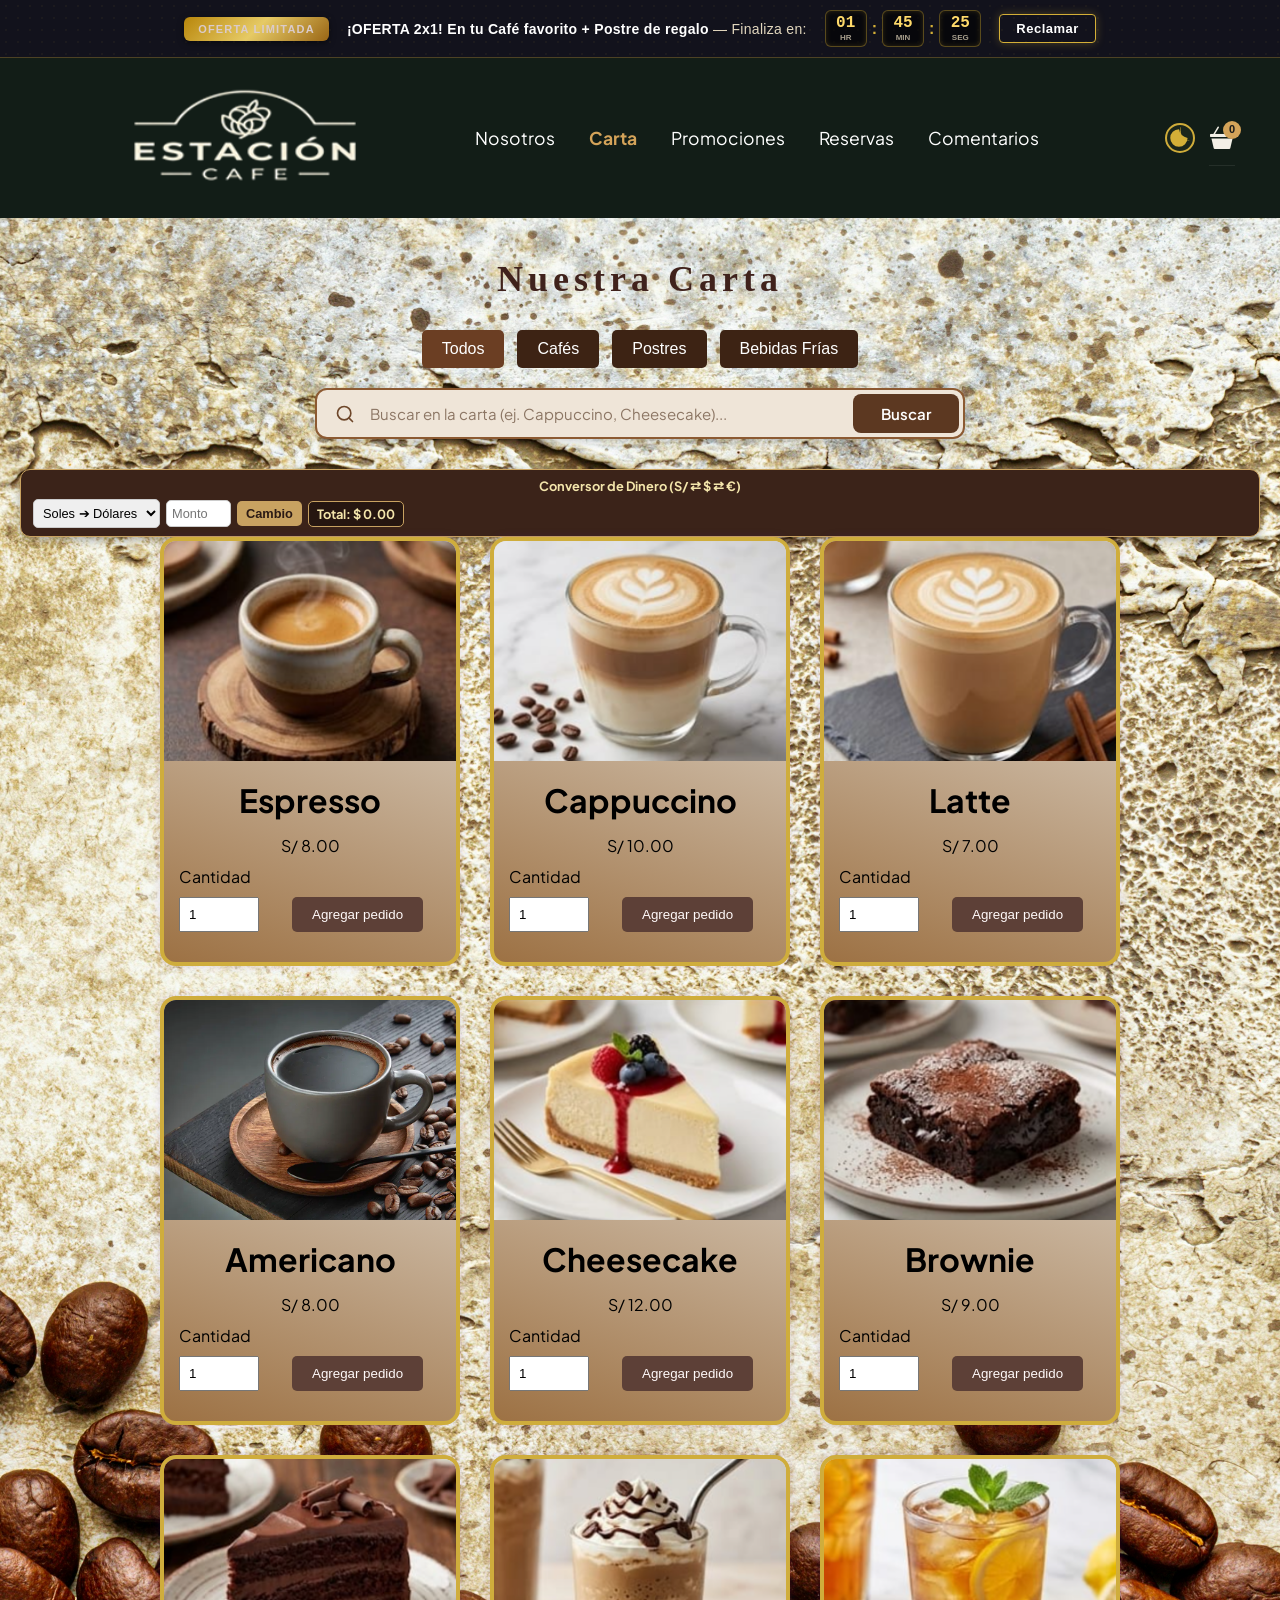
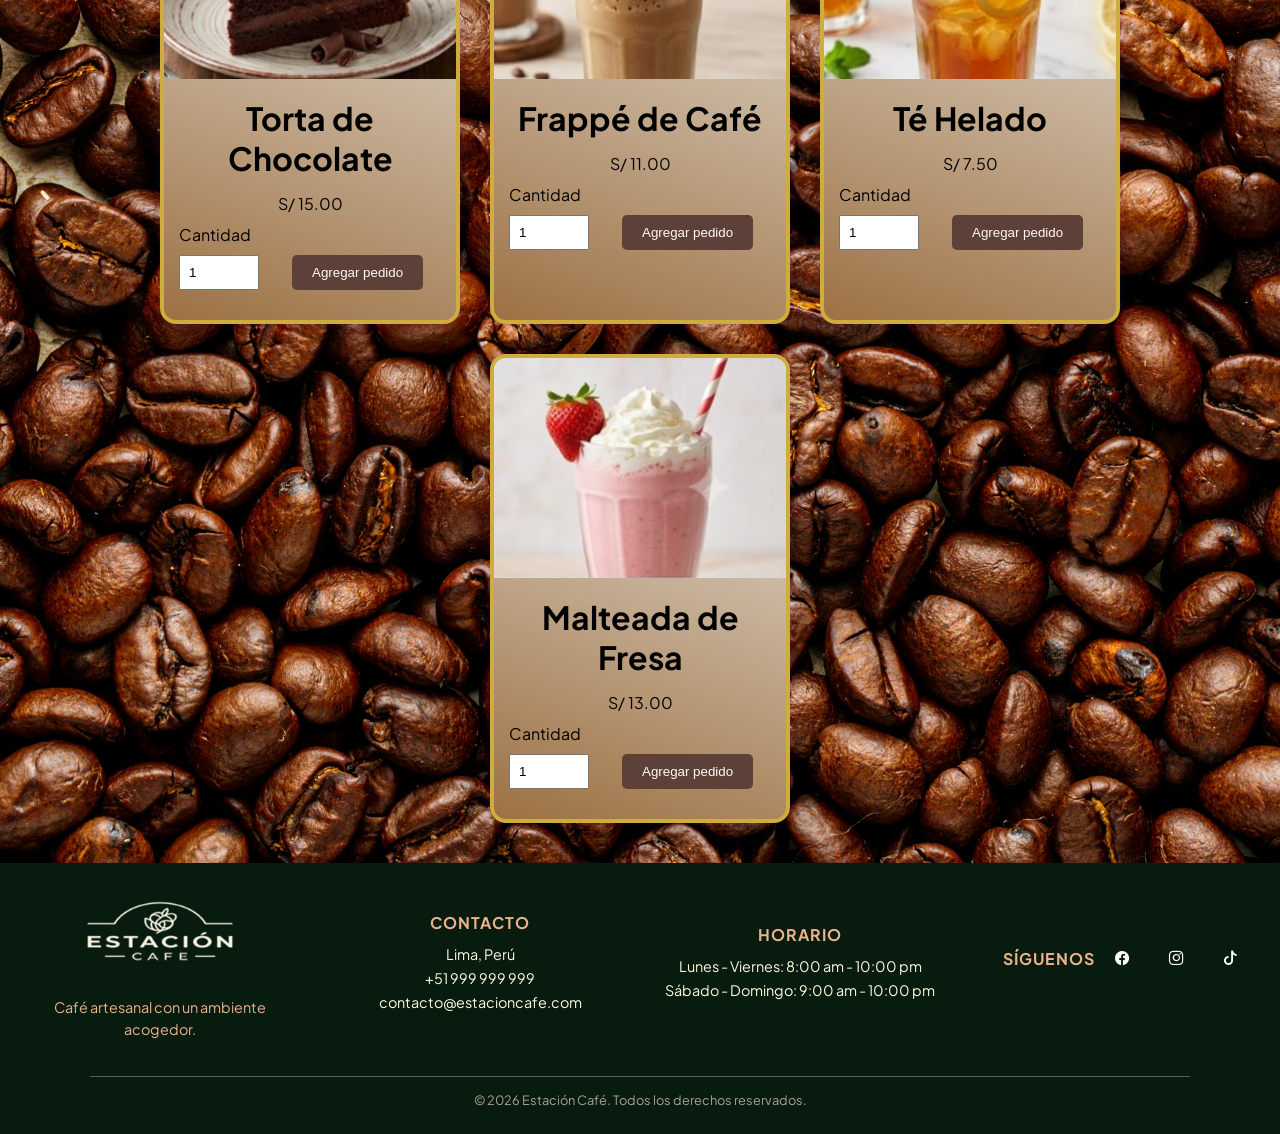
==== commit baa3cf3a: "promociones , notificacion de validacion" ====
--- a/Cafetería/Cafetería/carta.html
+++ b/Cafetería/Cafetería/carta.html
@@ -17,16 +17,6 @@
       <!-- BANNER DE PROMOCIÓN-->
 <div class="promo-banner">
   <div class="promo-container">
-     <div class="weather-widget">
-  <!-- Icono SVG en tono dorado -->
-  <svg class="weather-icon" viewBox="0 0 24 24" fill="none" xmlns="http://www.w3.org/2000/svg">
-    <circle cx="8" cy="8" r="3.5" stroke="#f1c40f" stroke-width="1.8" fill="#f1c40f" />
-    <path d="M8 2V3.5M8 12.5V14M2 8H3.5M12.5 8H14M3.7 3.7L4.8 4.8M11.2 11.2L12.3 12.3M3.7 12.3L4.8 11.2M11.2 4.8L12.3 3.7" stroke="#f1c40f" stroke-width="1.5" stroke-linecap="round" />
-    <path d="M7 16.5C7 14.5 8.5 13 10.5 13C12.2 13 13.6 14.2 13.9 15.8C14.2 15.6 14.6 15.5 15 15.5C16.7 15.5 18 16.8 18 18.5C18 20.2 16.7 21.5 15 21.5H9C7.3 21.5 6 20.2 6 18.5C6 17.5 6.4 16.7 7 16.5Z" stroke="#f1c40f" stroke-width="1.8" fill="#1e2d24" />
-  </svg>
-  
-  <span id="weather-text" class="weather-text"></span>
-</div>
     
     <div class="promo-badge ">OFERTA LIMITADA</div>
     
@@ -275,7 +265,14 @@
 
   </div>
 </section>
-       
+
+      
+        <button id="btnVaciar" onclick="vaciarTodo()" style="display:none;" class="btn-vaciar">
+            Vaciar Todo
+        </button>
+
+    </section>
+
 
 <footer>
 
@@ -331,6 +328,7 @@
 </footer>
  <script src="js/carta&promociones.js"></script>
  <script src="js/index.js"></script>
+ <script src="js/notificacion.js"></script>
  <script src="js/carrito.js"></script>
 </body>
 
--- a/Cafetería/Cafetería/css/estilos.css
+++ b/Cafetería/Cafetería/css/estilos.css
@@ -747,47 +747,41 @@
     
 }
 
-.formulario {
-  width: 50%;
-  max-width: 700px;
-  margin: 50px auto;
-  background: rgba(255, 255, 255, 0.077);
-  backdrop-filter: blur(12px);
-  -webkit-backdrop-filter: blur(12px);
-  border-radius: 20px;
-  padding: 40px;
-  box-shadow: 0 8px 30px rgba(0, 0, 0, 0.30);
-  border: none; /* En modo claro/normal NO tiene borde */
-}
-
-/* El borde dorado se activa únicamente cuando se activa el modo oscuro */
-body.dark .formulario,
-body.dark-mode .formulario {
-  border: 3px solid #d4a359;
-}
-
-.formulario h2 {
-  text-align: center;
-  margin-bottom: 25px;
-  color: #1b1210;
-}
-
-.formulario form {
-  display: flex;
-  flex-direction: column;
-}
-
-.formulario button {
-  background: #5d4037;
-  border-radius: 12px;
-  font-size: 18px;
-  font-weight: bold;
-  transition: .3s;
-}
-
-.formulario button:hover {
-  background: #7a5448;
-  transform: translateY(-2px);
+.formulario{
+    width: 50%;
+    max-width: 700px;
+    margin: 50px auto;
+    background: rgba(255, 255, 255, 0.077);
+    backdrop-filter: blur(12px);
+    -webkit-backdrop-filter: blur(12px);
+    border-radius: 20px;
+    padding: 40px;
+    box-shadow: 0 8px 30px rgba(0,0,0,0.30);
+    border: 3px solid #d4a359; /* <-- Añade esta línea para el borde grueso */
+}
+
+.formulario h2{
+    text-align: center;
+    margin-bottom: 25px;
+    color:#1b1210;
+}
+
+.formulario form{
+    display:flex;
+    flex-direction: column;
+}
+
+.formulario button{
+    background: #5d4037;
+    border-radius: 12px;
+    font-size: 18px;
+    font-weight: bold;
+    transition: .3s;
+}
+
+.formulario button:hover{
+    background: #7a5448;
+    transform: translateY(-2px);
 }
 
 .form-floating > label {
@@ -796,8 +790,8 @@
 
 .form-floating input,
 .form-floating textarea,
-.form-floating select {
-  padding: 1rem 0.75rem !important;
+.form-floating select{
+    padding: 1rem 0.75rem !important;
 }
 
 .form-control,
@@ -815,18 +809,18 @@
   opacity: 1;
 }
 
-.btn {
-  display: inline-block;
-  margin-top: 15px;
-  padding: 10px 20px;
-  background: #4d7079;
-  color: rgb(255, 255, 255);
-  text-decoration: none;
-  border-radius: 5px;
-}
-
-.btn:hover {
-  background: #bea9a2;
+.btn{
+    display:inline-block;
+    margin-top:15px;
+    padding:10px 20px;
+    background:#4d7079;
+    color:rgb(255, 255, 255);
+    text-decoration:none;
+    border-radius:5px;
+}
+
+.btn:hover{
+    background:#bea9a2;
 }
 
 /* ==========================================
@@ -836,30 +830,30 @@
   width: 100%;
   border-collapse: collapse;
   margin-top: 25px;
-  background-color: #ffffff; /* CAMBIA AQUÍ: Fondo general de la tabla */
+  background-color: #ffffff; /* <-- CAMBIA AQUÍ: Fondo de toda la tabla (blanco, crema, etc.) */
   border-radius: 8px;
   overflow: hidden;
 }
 
 #tablaReservas td {
-  background-color: #ffffff; /* CAMBIA AQUÍ: Fondo de las celdas */
-  color: #000000 !important; /* CAMBIA AQUÍ: Color de letra en celdas (Negro) */
+  background-color: #ffffff; /* <-- CAMBIA AQUÍ: Fondo de las celdas normales */
+  color: #000000 !important; /* <-- CAMBIA AQUÍ: Color del texto de los registros (Negro) */
   padding: 12px;
   text-align: center;
-  border: 1px solid #d1c7bd;
+  border: 1px solid #d1c7bd; /* Color de las líneas divisorias de las celdas */
 }
 
 #tablaReservas th {
-  background-color: #3b2a1d; /* CAMBIA AQUÍ: Fondo de títulos (Café oscuro) */
-  color: #ffffff !important; /* CAMBIA AQUÍ: Color de letra en títulos (Blanco) */
+  background-color: #3b2a1d; /* <-- CAMBIA AQUÍ: Color de fondo de la barra de títulos */
+  color: #ffffff !important; /* <-- CAMBIA AQUÍ: Color del texto de los títulos */
   padding: 12px;
   font-weight: bold;
   text-align: center;
-  border: 1px solid #5a402d;
-}
-
-#tablaReservas tbody tr:nth-child(even) td {
-  background-color: #ebe3d5; /* CAMBIA AQUÍ: Color alterno para filas */
+  border: 1px solid #5a402d; /* Color de las líneas divisorias de los títulos */
+}
+
+#tablaReservas tbody tr:nth-child(even) {
+    background-color: #ebe3d5; /* Fondo alterno para las filas */
 }
 
 .productos{
@@ -1898,150 +1892,89 @@
   font-size: 24px;
 }
 
+HA */
 .fila-herramientas {
   display: flex;
-  justify-content: center;
+  flex-direction: row; 
+  justify-content: space-between;
+  align-items: center; 
+  gap: 15px;
+  width: 100%;
+  max-width: 1100px;
+  margin: 20px auto 30px auto;
+  padding: 0 10px;
+}
+
+
+
+.card-conversor-derecha {
+  background-color: #3b2319;
+  border: 1px solid #c8a261;
+  border-radius: 10px;
+  padding: 8px 12px;
+  box-shadow: 0 4px 10px rgba(0, 0, 0, 0.3);
+  color: #c5a4a4;
+  white-space: nowrap; 
+}
+
+.titulo-conversor {
+  font-size: 0.8rem;
+  color: #f3e5ab;
+  text-align: center;
+  font-weight: bold;
+  margin-bottom: 5px;
+}
+
+.campos-inline {
+  display: flex;
   align-items: center;
-  position: relative;
-  width: 95%;
-  max-width: 1200px;
-  margin: 25px auto 35px auto;
-  gap: 15px;
-}
-
-/* =======================================================
-   1. BARRA DE BÚSQUEDA (Grande y redondeada como en la foto 2)
-   ======================================================= */
-.buscador-container {
-  display: flex;
-  align-items: center;
-  background-color: #eedcc9;
-  border: 1.5px solid #7c5339;
-  border-radius: 8px;
-  padding: 4px 6px 4px 14px;
-  width: 100%;
-  max-width: 600px; /* Ancho amplio original */
-  height: 48px;
-  box-sizing: border-box;
-}
-
-.input-wrapper {
-  display: flex;
-  align-items: center;
-  flex: 1;
-}
-
-.icono-lupa {
-  width: 18px;
-  height: 18px;
-  stroke: #5a3825;
-  margin-right: 8px;
-  flex-shrink: 0;
-}
-
-.buscador-container input {
-  width: 100%;
+  gap: 6px;
+}
+
+.campos-inline select {
+  padding: 5px;
+  border-radius: 5px;
+  border: 1px solid #ccc;
+  font-size: 0.8rem;
+  outline: none;
+}
+
+.campos-inline input {
+  width: 65px;
+  padding: 5px;
+  border-radius: 5px;
+  border: 1px solid #cccccc;
+  font-size: 0.8rem;
+  outline: none;
+}
+
+.campos-inline button {
+  background-color: #c8a261;
+  color: #2b1a14;
   border: none;
-  background: transparent;
-  outline: none;
-  font-size: 0.95rem;
-  color: #3b2319;
-}
-
-.buscador-container button {
-  background-color: #4a2919;
-  color: #ffffff;
-  border: none;
-  border-radius: 6px;
-  padding: 8px 18px;
-  font-size: 0.9rem;
+  padding: 5px 9px;
+  border-radius: 5px;
+  font-size: 0.8rem;
   font-weight: bold;
   cursor: pointer;
-  transition: 0.2s;
-}
-
-.buscador-container button:hover {
-  background-color: #301a0f;
-}
-
-/* =======================================================
-   2. CONVERSOR DE DINERO (Diseño original idéntico a la foto 2)
-   ======================================================= */
-.card-conversor-derecha {
-  background-color: #301a12;
-  border: 1px solid #c8a261;
-  border-radius: 8px;
-  padding: 6px 10px;
-  box-shadow: 0 4px 10px rgba(0, 0, 0, 0.3);
-  white-space: nowrap;
-  box-sizing: border-box;
-  text-align: center;
-  margin-left: -45px; /* Ajusta este valor: -20px, -40px o -60px según qué tan a la izquierda lo quieras */
-  position: relative;
-  z-index: 2;
-}
-
-.titulo-conversor {
-  font-size: 0.75rem;
-  color: #f3e5ab;
-  font-weight: bold;
-  margin-bottom: 4px;
-}
-
-.campos-inline {
-  display: flex;
-  align-items: center;
-  gap: 5px;
-}
-
-.campos-inline select {
-  padding: 4px 6px;
-  border-radius: 4px;
-  border: 1px solid #ccc;
-  font-size: 0.78rem;
-  outline: none;
-  background-color: #ffffff;
-  color: #000;
-}
-
-.campos-inline input {
-  width: 55px;
-  padding: 4px 6px;
-  border-radius: 4px;
-  border: 1px solid #ccc;
-  font-size: 0.78rem;
-  outline: none;
-  background-color: #ffffff;
-  color: #000;
-}
-
-/* Botón Cambio en tono arena */
-.campos-inline button {
-  background-color: #c99e6b;
-  color: #1a0f0a;
-  border: none;
-  padding: 4px 10px;
-  border-radius: 4px;
-  font-size: 0.78rem;
-  font-weight: bold;
-  cursor: pointer;
-  transition: 0.2s;
 }
 
 .campos-inline button:hover {
   background-color: #dbb374;
 }
 
-/* Badge con el resultado */
 .res-badge {
-  background-color: #1a0d08;
+  background-color: #261610;
   border: 1px solid #c8a261;
-  padding: 3px 8px;
-  border-radius: 4px;
+  padding: 4px 8px;
+  border-radius: 5px;
   color: #f3e5ab;
-  font-size: 0.78rem;
+  font-size: 0.8rem;
   font-weight: bold;
 }
+
+
+
 
 /* --- BANNER DE PROMOCIÓN SUPERIOR --- */
 body.dark .promo-badge,
@@ -2245,40 +2178,264 @@
   }
 }
 
-
-/* --- WIDGET DEL CLIMA --- */
-.weather-widget {
-  display: inline-flex;
+.notificacion-carrito {
+  position: fixed;
+  bottom: 30px;
+  right: 30px;
+  background-color: #f5f0e6;   /* beige suave */
+  color: #4a3f35;              /* texto marrón oscuro para contraste */
+  padding: 14px 22px;
+  border-radius: 8px;
+  border: 1px solid #e0d5c1;
+  box-shadow: 0 4px 15px rgba(0,0,0,0.12);
+  opacity: 0;
+  transform: translateY(20px);
+  transition: all 0.3s ease;
+  z-index: 2000;
+  font-weight: 500;
+}
+
+.notificacion-carrito.mostrar {
+  opacity: 1;
+  transform: translateY(0);
+}
+
+
+.apple-carousel-seccion {
+  padding: 60px 40px;
+  background-color: #ccd2cd;
+}
+
+.apple-carousel-seccion h2 {
+  color: #2b2923;
+  font-size: 2rem;
+  margin-bottom: 30px;
+  padding-left: 10px;
+  padding-bottom: 10px;
+}
+
+.apple-carousel-wrapper {
+  position: relative;
+  display: flex;
   align-items: center;
-  gap: 10px;
-  background-color: transparent;
-  padding: 4px 8px;
-  user-select: none;
-  margin-right: 010px; 
-  padding-left: 15px; 
-  
-}
-
-
-.weather-icon {
-  width: 28px;
-  height: 28px;
+}
+
+.apple-carousel {
+  display: flex;
+  gap: 20px;
+  overflow-x: auto;
+  scroll-behavior: smooth;
+  padding: 10px;
+  scrollbar-width: none;
+}
+
+.apple-carousel::-webkit-scrollbar {
+  display: none;
+}
+
+.apple-card {
+  position: relative;
+  min-width: 320px;
+  height: 420px;
+  border-radius: 20px;
+  background-size: cover;
+  background-position: center;
   flex-shrink: 0;
-}
-
-.weather-text {
-  color: #ffffff;
-  font-family: -apple-system, BlinkMacSystemFont, "Segoe UI", Roboto, Arial, sans-serif;
-  font-size: 15px;
+  overflow: hidden;
+  display: flex;
+  flex-direction: column;
+  justify-content: flex-end;
+  padding: 30px;
+  box-shadow: 0 8px 25px rgba(0,0,0,0.35);
+  transition: transform 0.35s ease;
+}
+
+.apple-card::before {
+  content: '';
+  position: absolute;
+  top: 0; left: 0; right: 0; bottom: 0;
+  background: linear-gradient(to top, rgba(0,0,0,0.75) 10%, rgba(0,0,0,0.1) 60%);
+}
+
+.apple-card:hover {
+  transform: translateY(-8px);
+}
+
+.apple-card-categoria,
+.apple-card h3 {
+  position: relative;
+  z-index: 2;
+  color: #fff;
+}
+
+.apple-card-categoria {
+  font-size: 0.85rem;
+  font-weight: 600;
+  color: #d4a359;
+  margin-bottom: 8px;
+}
+
+.apple-card h3 {
+  font-size: 1.5rem;
   font-weight: 700;
-  letter-spacing: 0.3px;
-  white-space: nowrap;
-}
-
-.weather-widget {
-  position: absolute;
-  left: 20px; 
-  top: 6px;   
-  z-index: 10;
-}
-
+  line-height: 1.3;
+}
+
+.carousel-flecha {
+  background: rgba(255,255,255,0.1);
+  border: 1px solid rgba(255,255,255,0.2);
+  color: #fff;
+  width: 44px;
+  height: 44px;
+  border-radius: 50%;
+  cursor: pointer;
+  font-size: 1.1rem;
+  z-index: 5;
+  transition: background 0.25s ease;
+  flex-shrink: 0;
+}
+
+.carousel-flecha:hover {
+  background: #d4a359;
+  color: #10201a;
+}
+
+.carousel-flecha-izq { margin-right: 15px; }
+.carousel-flecha-der { margin-left: 15px; }
+
+.apple-carousel-seccion {
+    text-align: center;
+    padding: 50px 0;
+}
+
+.apple-carousel-seccion h2 {
+    margin-bottom: 5px;
+}
+
+.apple-carousel-seccion > p {
+    margin-bottom: 30px;
+}
+
+/* Centra todo el bloque del carrusel */
+.apple-carousel-wrapper {
+    display: flex;
+    align-items: center;
+    justify-content: center;
+
+    width: 90%;
+    margin: 0 auto;
+}
+
+
+
+
+
+
+.promociones-container {
+    padding-top: 40px;
+    padding-bottom: 40px;
+}
+
+.promo-card {
+    background: rgba(255, 255, 255, 0.75);
+    border: 1px solid #c9d1d3;
+    border-radius: 18px;
+
+    padding: 20px;
+
+    min-height: 155px;
+
+    box-shadow: 0 4px 15px rgba(0, 0, 0, 0.05);
+
+    transition: 0.3s;
+}
+
+.promo-card:hover {
+    transform: translateY(-4px);
+
+    box-shadow: 0 8px 25px rgba(0, 0, 0, 0.12);
+}
+
+
+
+.promo-img {
+    width: 115px;
+    height: 115px;
+
+    object-fit: cover;
+
+    border-radius: 15px;
+}
+
+
+
+.promo-header {
+    display: flex;
+    align-items: center;
+
+    gap: 10px;
+}
+
+
+
+.promo-header h5 {
+    margin: 0;
+
+    font-size: 20px;
+    font-weight: bold;
+
+    color: #4b3a32;
+
+    white-space: nowrap;
+}
+
+
+
+.linea-puntos {
+    flex: 1;
+
+    border-top: 1px dotted #aaa;
+
+    min-width: 20px;
+}
+
+
+
+.promo-header strong {
+    color: #264b5a;
+
+    font-size: 18px;
+
+    white-space: nowrap;
+}
+
+
+
+.promo-card p {
+    margin-top: 15px;
+    margin-bottom: 0;
+
+    color: #888;
+
+    font-size: 16px;
+
+    line-height: 1.5;
+}
+
+
+.container {
+    padding-bottom: 80px;
+}
+
+.Favoritos > h2,
+.Favoritos > p {
+    text-align: center;
+}
+
+.Favoritos > p {
+    margin-bottom: 30px;
+}
+
+.Favoritos h2{
+  padding-top: 60px;
+}
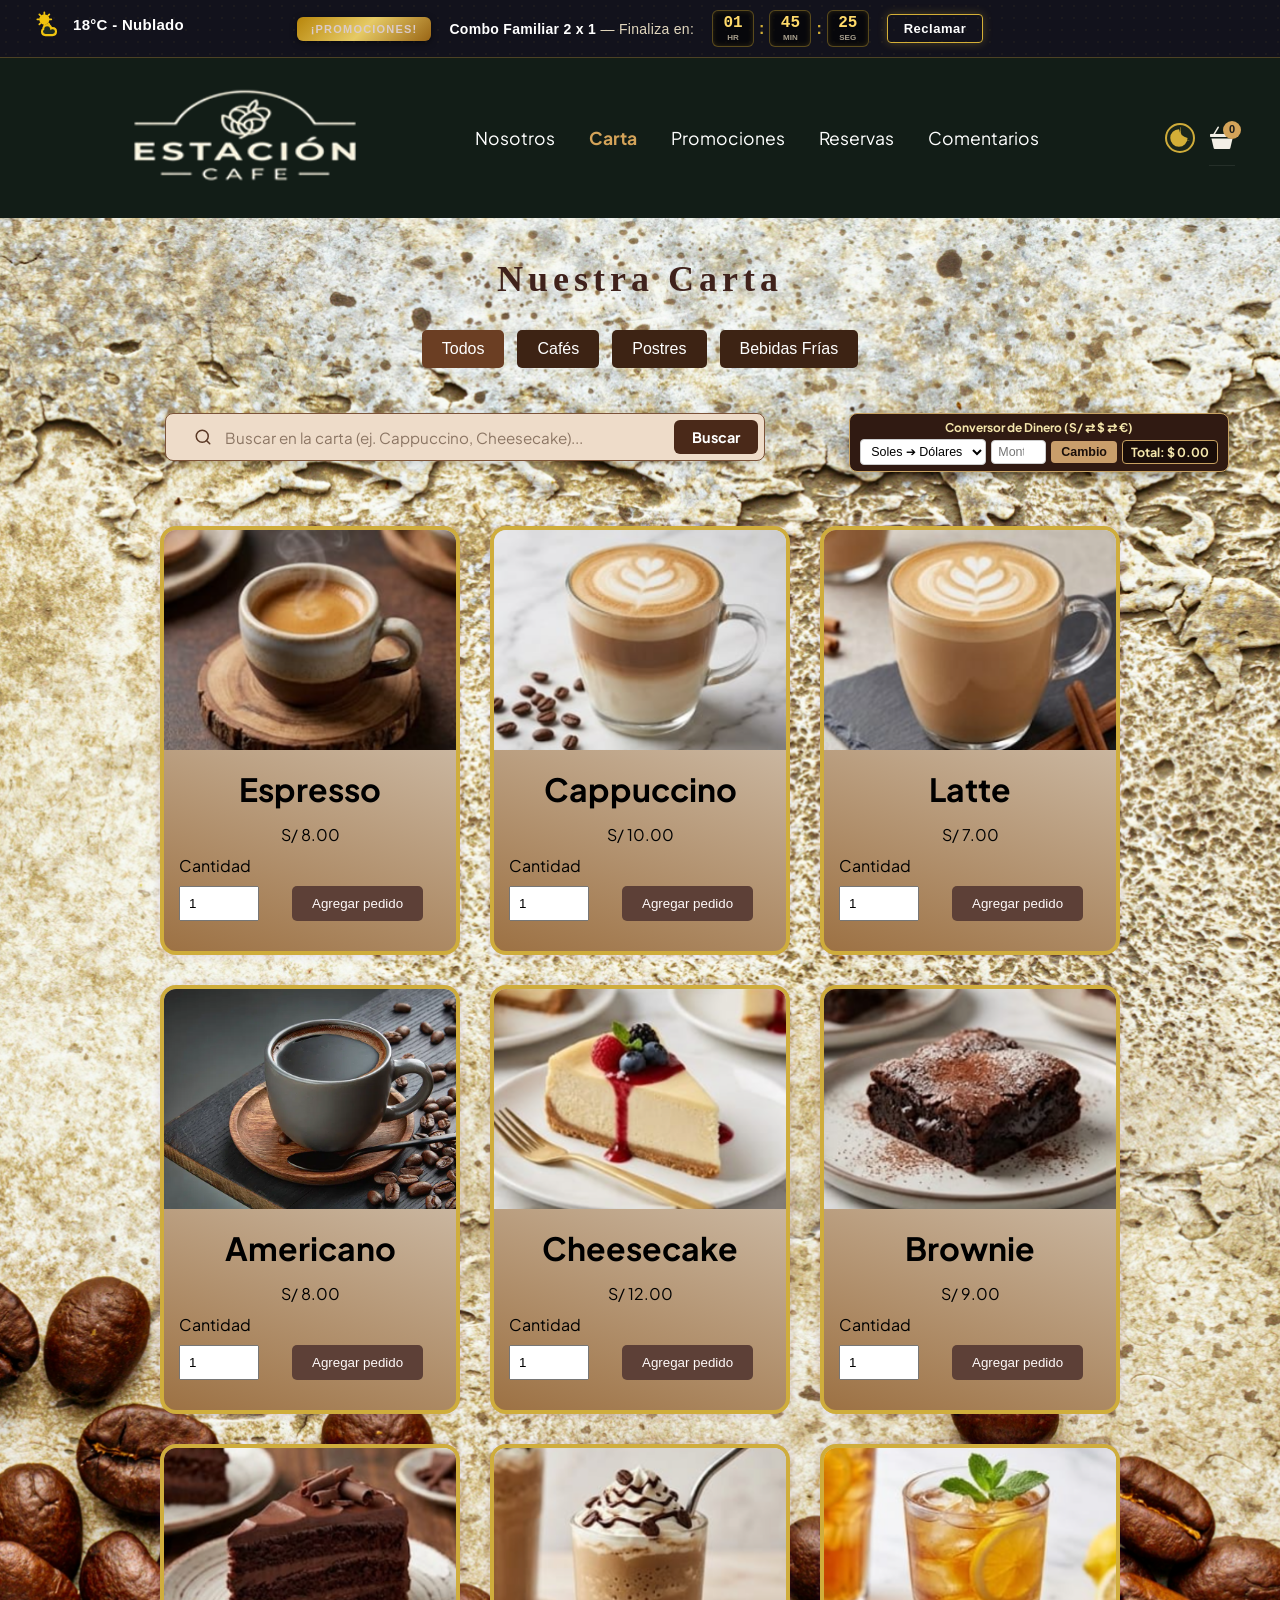
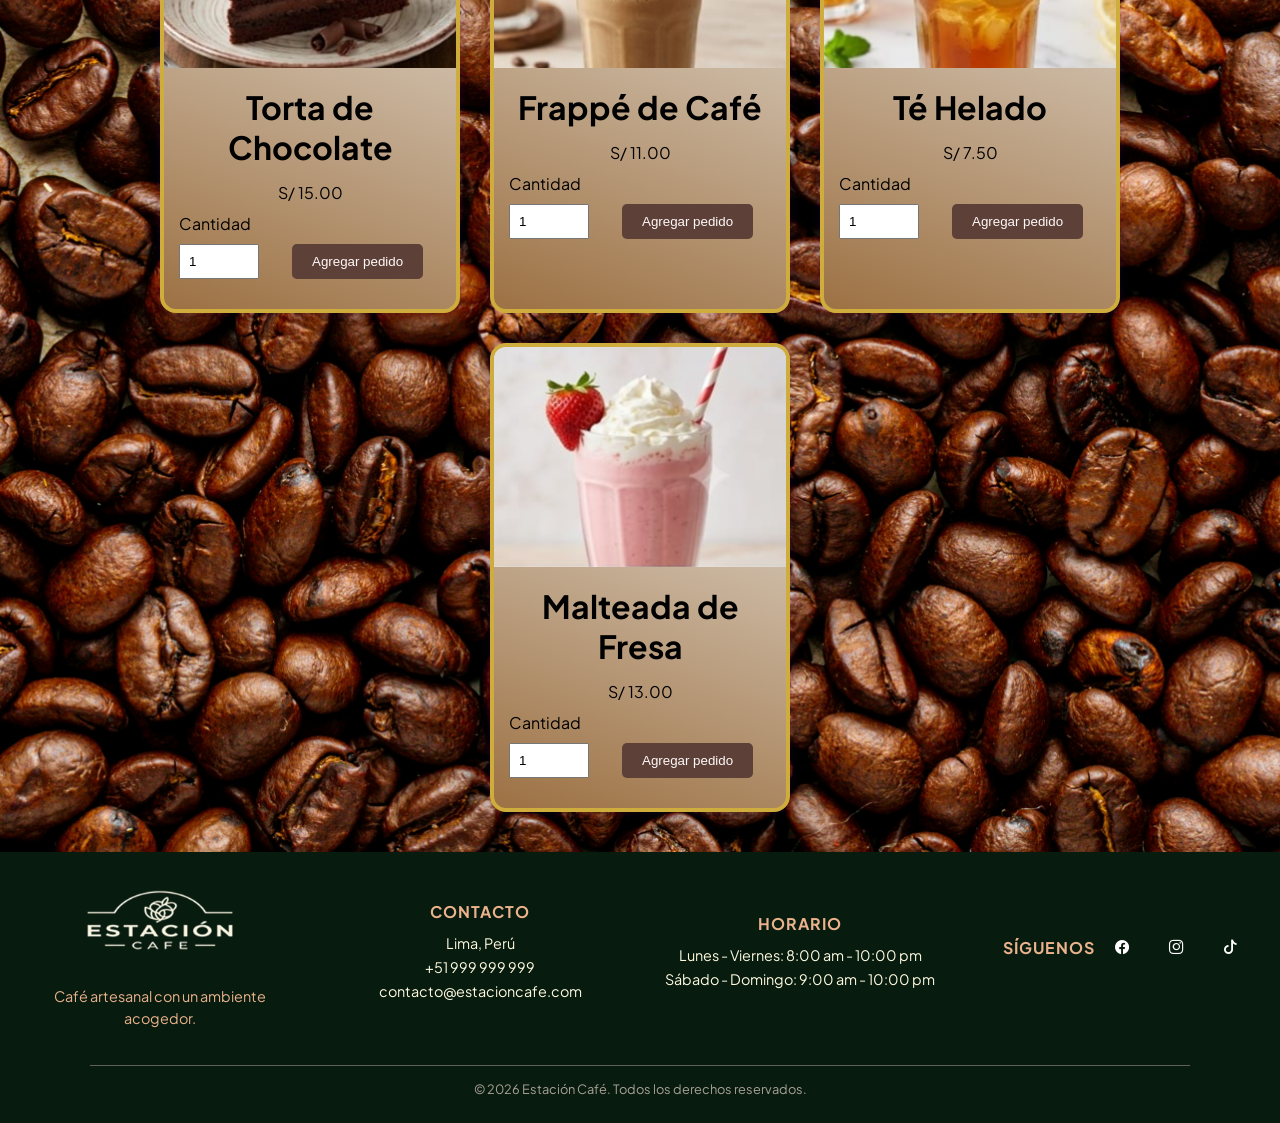
==== commit 41c2c50c: "Cambios" ====
--- a/Cafetería/Cafetería/carta.html
+++ b/Cafetería/Cafetería/carta.html
@@ -17,12 +17,22 @@
       <!-- BANNER DE PROMOCIÓN-->
 <div class="promo-banner">
   <div class="promo-container">
-    
-    <div class="promo-badge ">OFERTA LIMITADA</div>
+     <div class="weather-widget">
+  <!-- Icono SVG en tono dorado -->
+  <svg class="weather-icon" viewBox="0 0 24 24" fill="none" xmlns="http://www.w3.org/2000/svg">
+    <circle cx="8" cy="8" r="3.5" stroke="#f1c40f" stroke-width="1.8" fill="#f1c40f" />
+    <path d="M8 2V3.5M8 12.5V14M2 8H3.5M12.5 8H14M3.7 3.7L4.8 4.8M11.2 11.2L12.3 12.3M3.7 12.3L4.8 11.2M11.2 4.8L12.3 3.7" stroke="#f1c40f" stroke-width="1.5" stroke-linecap="round" />
+    <path d="M7 16.5C7 14.5 8.5 13 10.5 13C12.2 13 13.6 14.2 13.9 15.8C14.2 15.6 14.6 15.5 15 15.5C16.7 15.5 18 16.8 18 18.5C18 20.2 16.7 21.5 15 21.5H9C7.3 21.5 6 20.2 6 18.5C6 17.5 6.4 16.7 7 16.5Z" stroke="#f1c40f" stroke-width="1.8" fill="#1e2d24" />
+  </svg>
+  
+  <span id="weather-text" class="weather-text"></span>
+</div>
+    
+    <div class="promo-badge ">¡Promociones!</div>
     
     
     <p class="promo-text">
-      <strong>¡OFERTA 2x1! En tu Café favorito + Postre de regalo</strong> — Finaliza en:
+      <strong>Combo Familiar 2 x 1</strong> — Finaliza en:
     </p>
 
     <div class="promo-timer">
@@ -42,7 +52,7 @@
       </div>
     </div>
 
-    <a href="#promociones" class="promo-btn">Reclamar</a>
+    <a href="promociones.html#promociones" class="promo-btn">Reclamar</a>
   
 
     
@@ -265,14 +275,7 @@
 
   </div>
 </section>
-
-      
-        <button id="btnVaciar" onclick="vaciarTodo()" style="display:none;" class="btn-vaciar">
-            Vaciar Todo
-        </button>
-
-    </section>
-
+       
 
 <footer>
 
@@ -328,7 +331,6 @@
 </footer>
  <script src="js/carta&promociones.js"></script>
  <script src="js/index.js"></script>
- <script src="js/notificacion.js"></script>
  <script src="js/carrito.js"></script>
 </body>
 
--- a/Cafetería/Cafetería/css/estilos.css
+++ b/Cafetería/Cafetería/css/estilos.css
@@ -747,41 +747,47 @@
     
 }
 
-.formulario{
-    width: 50%;
-    max-width: 700px;
-    margin: 50px auto;
-    background: rgba(255, 255, 255, 0.077);
-    backdrop-filter: blur(12px);
-    -webkit-backdrop-filter: blur(12px);
-    border-radius: 20px;
-    padding: 40px;
-    box-shadow: 0 8px 30px rgba(0,0,0,0.30);
-    border: 3px solid #d4a359; /* <-- Añade esta línea para el borde grueso */
-}
-
-.formulario h2{
-    text-align: center;
-    margin-bottom: 25px;
-    color:#1b1210;
-}
-
-.formulario form{
-    display:flex;
-    flex-direction: column;
-}
-
-.formulario button{
-    background: #5d4037;
-    border-radius: 12px;
-    font-size: 18px;
-    font-weight: bold;
-    transition: .3s;
-}
-
-.formulario button:hover{
-    background: #7a5448;
-    transform: translateY(-2px);
+.formulario {
+  width: 50%;
+  max-width: 700px;
+  margin: 50px auto;
+  background: rgba(255, 255, 255, 0.077);
+  backdrop-filter: blur(12px);
+  -webkit-backdrop-filter: blur(12px);
+  border-radius: 20px;
+  padding: 40px;
+  box-shadow: 0 8px 30px rgba(0, 0, 0, 0.30);
+  border: none; /* En modo claro/normal NO tiene borde */
+}
+
+/* El borde dorado se activa únicamente cuando se activa el modo oscuro */
+body.dark .formulario,
+body.dark-mode .formulario {
+  border: 3px solid #d4a359;
+}
+
+.formulario h2 {
+  text-align: center;
+  margin-bottom: 25px;
+  color: #1b1210;
+}
+
+.formulario form {
+  display: flex;
+  flex-direction: column;
+}
+
+.formulario button {
+  background: #5d4037;
+  border-radius: 12px;
+  font-size: 18px;
+  font-weight: bold;
+  transition: .3s;
+}
+
+.formulario button:hover {
+  background: #7a5448;
+  transform: translateY(-2px);
 }
 
 .form-floating > label {
@@ -790,8 +796,8 @@
 
 .form-floating input,
 .form-floating textarea,
-.form-floating select{
-    padding: 1rem 0.75rem !important;
+.form-floating select {
+  padding: 1rem 0.75rem !important;
 }
 
 .form-control,
@@ -809,18 +815,18 @@
   opacity: 1;
 }
 
-.btn{
-    display:inline-block;
-    margin-top:15px;
-    padding:10px 20px;
-    background:#4d7079;
-    color:rgb(255, 255, 255);
-    text-decoration:none;
-    border-radius:5px;
-}
-
-.btn:hover{
-    background:#bea9a2;
+.btn {
+  display: inline-block;
+  margin-top: 15px;
+  padding: 10px 20px;
+  background: #4d7079;
+  color: rgb(255, 255, 255);
+  text-decoration: none;
+  border-radius: 5px;
+}
+
+.btn:hover {
+  background: #bea9a2;
 }
 
 /* ==========================================
@@ -830,30 +836,30 @@
   width: 100%;
   border-collapse: collapse;
   margin-top: 25px;
-  background-color: #ffffff; /* <-- CAMBIA AQUÍ: Fondo de toda la tabla (blanco, crema, etc.) */
+  background-color: #ffffff; /* CAMBIA AQUÍ: Fondo general de la tabla */
   border-radius: 8px;
   overflow: hidden;
 }
 
 #tablaReservas td {
-  background-color: #ffffff; /* <-- CAMBIA AQUÍ: Fondo de las celdas normales */
-  color: #000000 !important; /* <-- CAMBIA AQUÍ: Color del texto de los registros (Negro) */
+  background-color: #ffffff; /* CAMBIA AQUÍ: Fondo de las celdas */
+  color: #000000 !important; /* CAMBIA AQUÍ: Color de letra en celdas (Negro) */
   padding: 12px;
   text-align: center;
-  border: 1px solid #d1c7bd; /* Color de las líneas divisorias de las celdas */
+  border: 1px solid #d1c7bd;
 }
 
 #tablaReservas th {
-  background-color: #3b2a1d; /* <-- CAMBIA AQUÍ: Color de fondo de la barra de títulos */
-  color: #ffffff !important; /* <-- CAMBIA AQUÍ: Color del texto de los títulos */
+  background-color: #3b2a1d; /* CAMBIA AQUÍ: Fondo de títulos (Café oscuro) */
+  color: #ffffff !important; /* CAMBIA AQUÍ: Color de letra en títulos (Blanco) */
   padding: 12px;
   font-weight: bold;
   text-align: center;
-  border: 1px solid #5a402d; /* Color de las líneas divisorias de los títulos */
-}
-
-#tablaReservas tbody tr:nth-child(even) {
-    background-color: #ebe3d5; /* Fondo alterno para las filas */
+  border: 1px solid #5a402d;
+}
+
+#tablaReservas tbody tr:nth-child(even) td {
+  background-color: #ebe3d5; /* CAMBIA AQUÍ: Color alterno para filas */
 }
 
 .productos{
@@ -1112,6 +1118,7 @@
     overflow:hidden;
 
     box-shadow:0px 0px 15px rgba(0,0,0,0.15);
+    text-align: center;
 
 }
 
@@ -1147,7 +1154,8 @@
 
 .promo button{
 
-    margin:15px;
+    margin:15px auto;
+    display: block;
 
     padding:12px 20px;
 
@@ -1206,6 +1214,7 @@
     flex-direction: column;
     gap: 5px;
     margin: 10px 0;
+    align-items: center;
 }
 
 .cantidad-box label{
@@ -1892,89 +1901,150 @@
   font-size: 24px;
 }
 
-HA */
 .fila-herramientas {
   display: flex;
-  flex-direction: row; 
-  justify-content: space-between;
-  align-items: center; 
+  justify-content: center;
+  align-items: center;
+  position: relative;
+  width: 95%;
+  max-width: 1200px;
+  margin: 25px auto 35px auto;
   gap: 15px;
+}
+
+/* =======================================================
+   1. BARRA DE BÚSQUEDA (Grande y redondeada como en la foto 2)
+   ======================================================= */
+.buscador-container {
+  display: flex;
+  align-items: center;
+  background-color: #eedcc9;
+  border: 1.5px solid #7c5339;
+  border-radius: 8px;
+  padding: 4px 6px 4px 14px;
   width: 100%;
-  max-width: 1100px;
-  margin: 20px auto 30px auto;
-  padding: 0 10px;
-}
-
-
-
-.card-conversor-derecha {
-  background-color: #3b2319;
-  border: 1px solid #c8a261;
-  border-radius: 10px;
-  padding: 8px 12px;
-  box-shadow: 0 4px 10px rgba(0, 0, 0, 0.3);
-  color: #c5a4a4;
-  white-space: nowrap; 
-}
-
-.titulo-conversor {
-  font-size: 0.8rem;
-  color: #f3e5ab;
-  text-align: center;
-  font-weight: bold;
-  margin-bottom: 5px;
-}
-
-.campos-inline {
+  max-width: 600px; /* Ancho amplio original */
+  height: 48px;
+  box-sizing: border-box;
+}
+
+.input-wrapper {
   display: flex;
   align-items: center;
-  gap: 6px;
-}
-
-.campos-inline select {
-  padding: 5px;
-  border-radius: 5px;
-  border: 1px solid #ccc;
-  font-size: 0.8rem;
+  flex: 1;
+}
+
+.icono-lupa {
+  width: 18px;
+  height: 18px;
+  stroke: #5a3825;
+  margin-right: 8px;
+  flex-shrink: 0;
+}
+
+.buscador-container input {
+  width: 100%;
+  border: none;
+  background: transparent;
   outline: none;
-}
-
-.campos-inline input {
-  width: 65px;
-  padding: 5px;
-  border-radius: 5px;
-  border: 1px solid #cccccc;
-  font-size: 0.8rem;
-  outline: none;
-}
-
-.campos-inline button {
-  background-color: #c8a261;
-  color: #2b1a14;
+  font-size: 0.95rem;
+  color: #3b2319;
+}
+
+.buscador-container button {
+  background-color: #4a2919;
+  color: #ffffff;
   border: none;
-  padding: 5px 9px;
-  border-radius: 5px;
-  font-size: 0.8rem;
+  border-radius: 6px;
+  padding: 8px 18px;
+  font-size: 0.9rem;
   font-weight: bold;
   cursor: pointer;
+  transition: 0.2s;
+}
+
+.buscador-container button:hover {
+  background-color: #301a0f;
+}
+
+/* =======================================================
+   2. CONVERSOR DE DINERO (Diseño original idéntico a la foto 2)
+   ======================================================= */
+.card-conversor-derecha {
+  background-color: #301a12;
+  border: 1px solid #c8a261;
+  border-radius: 8px;
+  padding: 6px 10px;
+  box-shadow: 0 4px 10px rgba(0, 0, 0, 0.3);
+  white-space: nowrap;
+  box-sizing: border-box;
+  text-align: center;
+  margin-left: -45px; /* Ajusta este valor: -20px, -40px o -60px según qué tan a la izquierda lo quieras */
+  position: relative;
+  z-index: 2;
+}
+
+.titulo-conversor {
+  font-size: 0.75rem;
+  color: #f3e5ab;
+  font-weight: bold;
+  margin-bottom: 4px;
+}
+
+.campos-inline {
+  display: flex;
+  align-items: center;
+  gap: 5px;
+}
+
+.campos-inline select {
+  padding: 4px 6px;
+  border-radius: 4px;
+  border: 1px solid #ccc;
+  font-size: 0.78rem;
+  outline: none;
+  background-color: #ffffff;
+  color: #000;
+}
+
+.campos-inline input {
+  width: 55px;
+  padding: 4px 6px;
+  border-radius: 4px;
+  border: 1px solid #ccc;
+  font-size: 0.78rem;
+  outline: none;
+  background-color: #ffffff;
+  color: #000;
+}
+
+/* Botón Cambio en tono arena */
+.campos-inline button {
+  background-color: #c99e6b;
+  color: #1a0f0a;
+  border: none;
+  padding: 4px 10px;
+  border-radius: 4px;
+  font-size: 0.78rem;
+  font-weight: bold;
+  cursor: pointer;
+  transition: 0.2s;
 }
 
 .campos-inline button:hover {
   background-color: #dbb374;
 }
 
+/* Badge con el resultado */
 .res-badge {
-  background-color: #261610;
+  background-color: #1a0d08;
   border: 1px solid #c8a261;
-  padding: 4px 8px;
-  border-radius: 5px;
+  padding: 3px 8px;
+  border-radius: 4px;
   color: #f3e5ab;
-  font-size: 0.8rem;
+  font-size: 0.78rem;
   font-weight: bold;
 }
-
-
-
 
 /* --- BANNER DE PROMOCIÓN SUPERIOR --- */
 body.dark .promo-badge,
@@ -2178,264 +2248,40 @@
   }
 }
 
-.notificacion-carrito {
-  position: fixed;
-  bottom: 30px;
-  right: 30px;
-  background-color: #f5f0e6;   /* beige suave */
-  color: #4a3f35;              /* texto marrón oscuro para contraste */
-  padding: 14px 22px;
-  border-radius: 8px;
-  border: 1px solid #e0d5c1;
-  box-shadow: 0 4px 15px rgba(0,0,0,0.12);
-  opacity: 0;
-  transform: translateY(20px);
-  transition: all 0.3s ease;
-  z-index: 2000;
-  font-weight: 500;
-}
-
-.notificacion-carrito.mostrar {
-  opacity: 1;
-  transform: translateY(0);
-}
-
-
-.apple-carousel-seccion {
-  padding: 60px 40px;
-  background-color: #ccd2cd;
-}
-
-.apple-carousel-seccion h2 {
-  color: #2b2923;
-  font-size: 2rem;
-  margin-bottom: 30px;
-  padding-left: 10px;
-  padding-bottom: 10px;
-}
-
-.apple-carousel-wrapper {
-  position: relative;
-  display: flex;
+
+/* --- WIDGET DEL CLIMA --- */
+.weather-widget {
+  display: inline-flex;
   align-items: center;
-}
-
-.apple-carousel {
-  display: flex;
-  gap: 20px;
-  overflow-x: auto;
-  scroll-behavior: smooth;
-  padding: 10px;
-  scrollbar-width: none;
-}
-
-.apple-carousel::-webkit-scrollbar {
-  display: none;
-}
-
-.apple-card {
-  position: relative;
-  min-width: 320px;
-  height: 420px;
-  border-radius: 20px;
-  background-size: cover;
-  background-position: center;
+  gap: 10px;
+  background-color: transparent;
+  padding: 4px 8px;
+  user-select: none;
+  margin-right: 010px; 
+  padding-left: 15px; 
+  
+}
+
+
+.weather-icon {
+  width: 28px;
+  height: 28px;
   flex-shrink: 0;
-  overflow: hidden;
-  display: flex;
-  flex-direction: column;
-  justify-content: flex-end;
-  padding: 30px;
-  box-shadow: 0 8px 25px rgba(0,0,0,0.35);
-  transition: transform 0.35s ease;
-}
-
-.apple-card::before {
-  content: '';
+}
+
+.weather-text {
+  color: #ffffff;
+  font-family: -apple-system, BlinkMacSystemFont, "Segoe UI", Roboto, Arial, sans-serif;
+  font-size: 15px;
+  font-weight: 700;
+  letter-spacing: 0.3px;
+  white-space: nowrap;
+}
+
+.weather-widget {
   position: absolute;
-  top: 0; left: 0; right: 0; bottom: 0;
-  background: linear-gradient(to top, rgba(0,0,0,0.75) 10%, rgba(0,0,0,0.1) 60%);
-}
-
-.apple-card:hover {
-  transform: translateY(-8px);
-}
-
-.apple-card-categoria,
-.apple-card h3 {
-  position: relative;
-  z-index: 2;
-  color: #fff;
-}
-
-.apple-card-categoria {
-  font-size: 0.85rem;
-  font-weight: 600;
-  color: #d4a359;
-  margin-bottom: 8px;
-}
-
-.apple-card h3 {
-  font-size: 1.5rem;
-  font-weight: 700;
-  line-height: 1.3;
-}
-
-.carousel-flecha {
-  background: rgba(255,255,255,0.1);
-  border: 1px solid rgba(255,255,255,0.2);
-  color: #fff;
-  width: 44px;
-  height: 44px;
-  border-radius: 50%;
-  cursor: pointer;
-  font-size: 1.1rem;
-  z-index: 5;
-  transition: background 0.25s ease;
-  flex-shrink: 0;
-}
-
-.carousel-flecha:hover {
-  background: #d4a359;
-  color: #10201a;
-}
-
-.carousel-flecha-izq { margin-right: 15px; }
-.carousel-flecha-der { margin-left: 15px; }
-
-.apple-carousel-seccion {
-    text-align: center;
-    padding: 50px 0;
-}
-
-.apple-carousel-seccion h2 {
-    margin-bottom: 5px;
-}
-
-.apple-carousel-seccion > p {
-    margin-bottom: 30px;
-}
-
-/* Centra todo el bloque del carrusel */
-.apple-carousel-wrapper {
-    display: flex;
-    align-items: center;
-    justify-content: center;
-
-    width: 90%;
-    margin: 0 auto;
-}
-
-
-
-
-
-
-.promociones-container {
-    padding-top: 40px;
-    padding-bottom: 40px;
-}
-
-.promo-card {
-    background: rgba(255, 255, 255, 0.75);
-    border: 1px solid #c9d1d3;
-    border-radius: 18px;
-
-    padding: 20px;
-
-    min-height: 155px;
-
-    box-shadow: 0 4px 15px rgba(0, 0, 0, 0.05);
-
-    transition: 0.3s;
-}
-
-.promo-card:hover {
-    transform: translateY(-4px);
-
-    box-shadow: 0 8px 25px rgba(0, 0, 0, 0.12);
-}
-
-
-
-.promo-img {
-    width: 115px;
-    height: 115px;
-
-    object-fit: cover;
-
-    border-radius: 15px;
-}
-
-
-
-.promo-header {
-    display: flex;
-    align-items: center;
-
-    gap: 10px;
-}
-
-
-
-.promo-header h5 {
-    margin: 0;
-
-    font-size: 20px;
-    font-weight: bold;
-
-    color: #4b3a32;
-
-    white-space: nowrap;
-}
-
-
-
-.linea-puntos {
-    flex: 1;
-
-    border-top: 1px dotted #aaa;
-
-    min-width: 20px;
-}
-
-
-
-.promo-header strong {
-    color: #264b5a;
-
-    font-size: 18px;
-
-    white-space: nowrap;
-}
-
-
-
-.promo-card p {
-    margin-top: 15px;
-    margin-bottom: 0;
-
-    color: #888;
-
-    font-size: 16px;
-
-    line-height: 1.5;
-}
-
-
-.container {
-    padding-bottom: 80px;
-}
-
-.Favoritos > h2,
-.Favoritos > p {
-    text-align: center;
-}
-
-.Favoritos > p {
-    margin-bottom: 30px;
-}
-
-.Favoritos h2{
-  padding-top: 60px;
-}+  left: 20px; 
+  top: 6px;   
+  z-index: 10;
+}
+
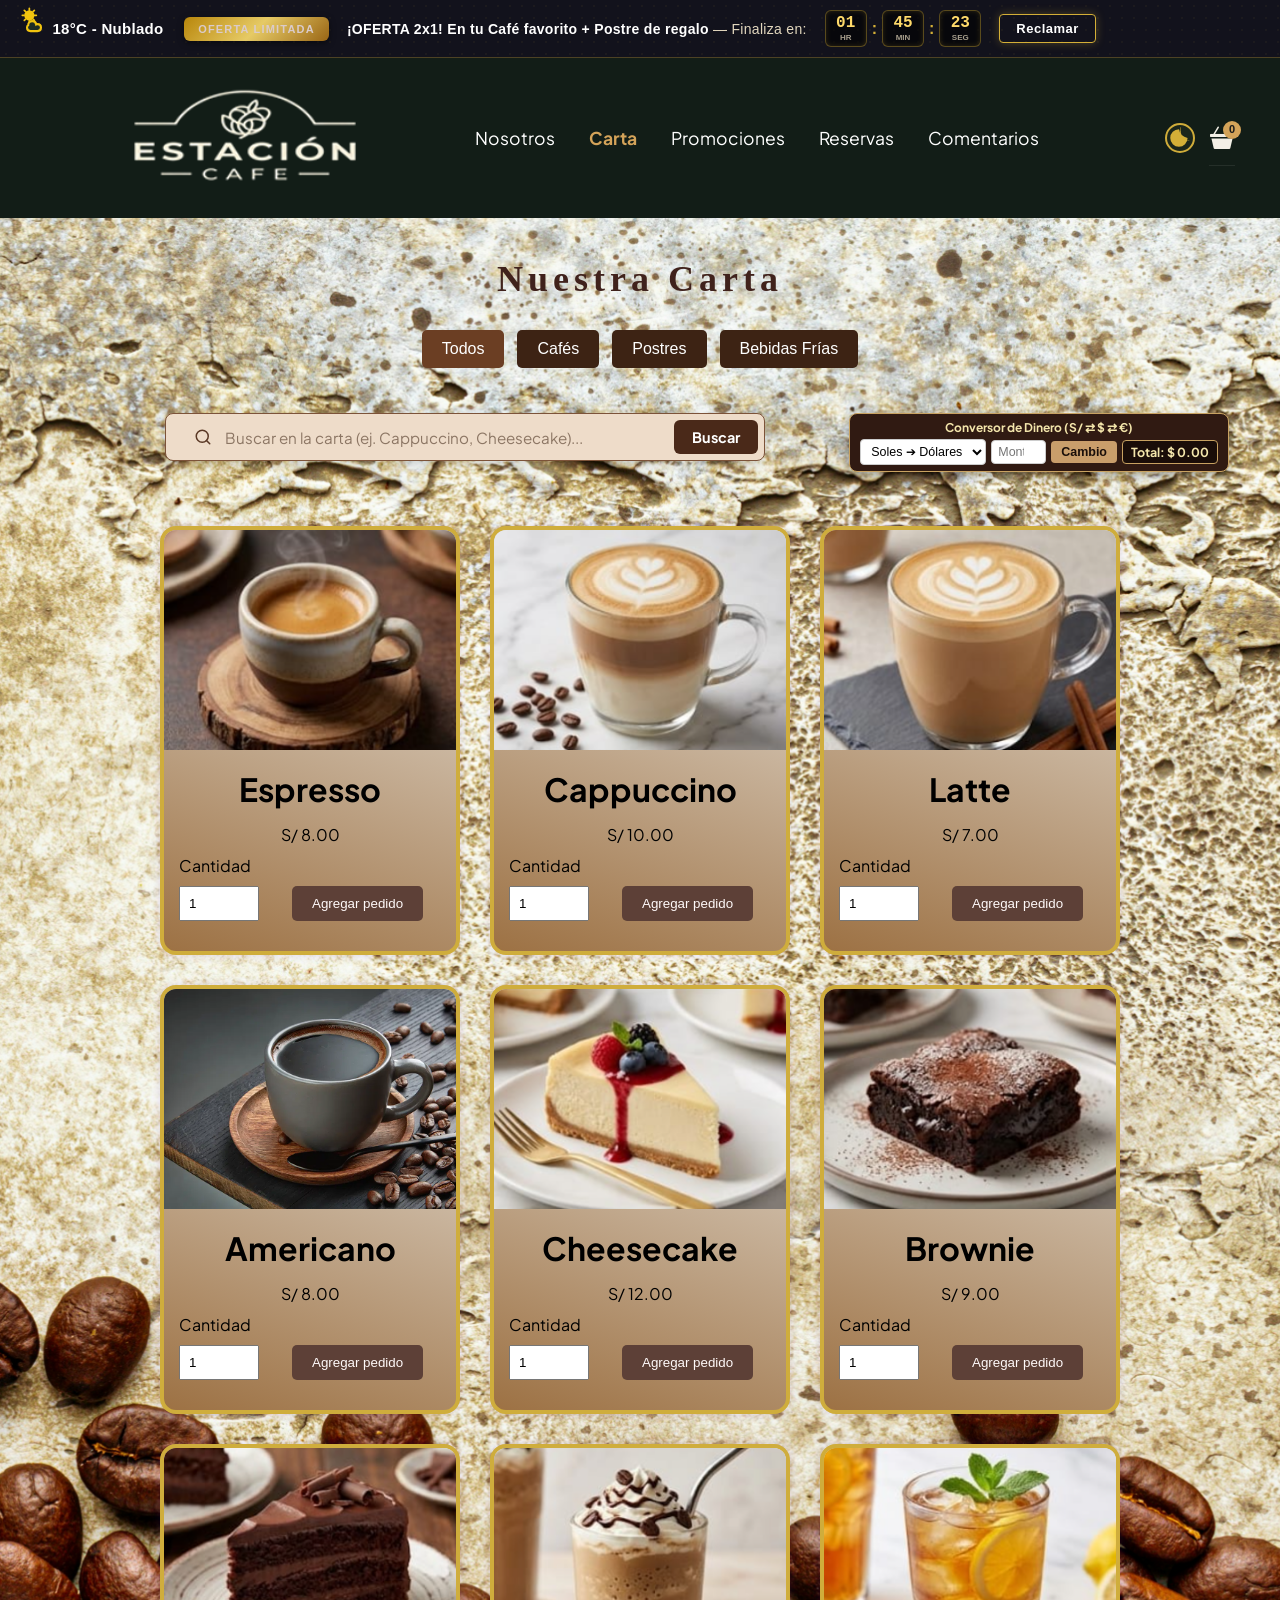
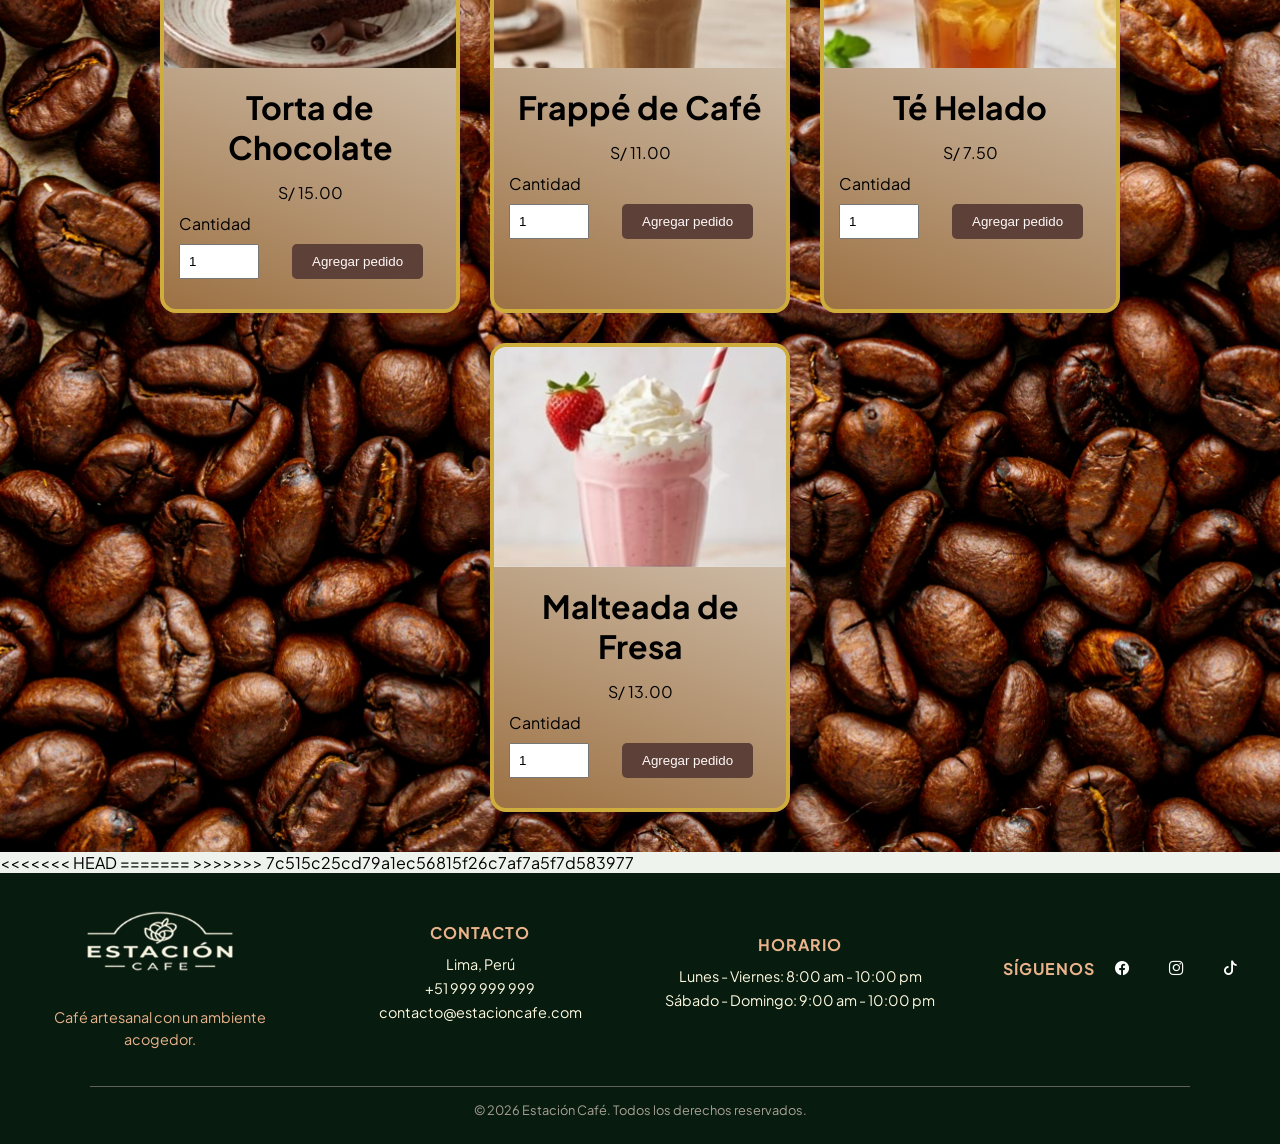
==== commit f55f0b6c: "Merge branch 'main' of https://github.com/yanjosueflores-glitch/cafeteria-web" ====
--- a/Cafetería/Cafetería/carta.html
+++ b/Cafetería/Cafetería/carta.html
@@ -28,11 +28,11 @@
   <span id="weather-text" class="weather-text"></span>
 </div>
     
-    <div class="promo-badge ">¡Promociones!</div>
+    <div class="promo-badge ">OFERTA LIMITADA</div>
     
     
     <p class="promo-text">
-      <strong>Combo Familiar 2 x 1</strong> — Finaliza en:
+      <strong>¡OFERTA 2x1! En tu Café favorito + Postre de regalo</strong> — Finaliza en:
     </p>
 
     <div class="promo-timer">
@@ -52,7 +52,7 @@
       </div>
     </div>
 
-    <a href="promociones.html#promociones" class="promo-btn">Reclamar</a>
+    <a href="#promociones" class="promo-btn">Reclamar</a>
   
 
     
@@ -275,7 +275,18 @@
 
   </div>
 </section>
+<<<<<<< HEAD
+
+      
+        <button id="btnVaciar" onclick="vaciarTodo()" style="display:none;" class="btn-vaciar">
+            Vaciar Todo
+        </button>
+
+    </section>
+
+=======
        
+>>>>>>> 7c515c25cd79a1ec56815f26c7af7a5f7d583977
 
 <footer>
 
@@ -331,6 +342,7 @@
 </footer>
  <script src="js/carta&promociones.js"></script>
  <script src="js/index.js"></script>
+ <script src="js/notificacion.js"></script>
  <script src="js/carrito.js"></script>
 </body>
 
--- a/Cafetería/Cafetería/css/estilos.css
+++ b/Cafetería/Cafetería/css/estilos.css
@@ -1118,7 +1118,6 @@
     overflow:hidden;
 
     box-shadow:0px 0px 15px rgba(0,0,0,0.15);
-    text-align: center;
 
 }
 
@@ -1154,8 +1153,7 @@
 
 .promo button{
 
-    margin:15px auto;
-    display: block;
+    margin:15px;
 
     padding:12px 20px;
 
@@ -1214,7 +1212,6 @@
     flex-direction: column;
     gap: 5px;
     margin: 10px 0;
-    align-items: center;
 }
 
 .cantidad-box label{
@@ -2248,6 +2245,269 @@
   }
 }
 
+<<<<<<< HEAD
+.notificacion-carrito {
+  position: fixed;
+  bottom: 30px;
+  right: 30px;
+  background-color: #f5f0e6;   /* beige suave */
+  color: #4a3f35;              /* texto marrón oscuro para contraste */
+  padding: 14px 22px;
+  border-radius: 8px;
+  border: 1px solid #e0d5c1;
+  box-shadow: 0 4px 15px rgba(0,0,0,0.12);
+  opacity: 0;
+  transform: translateY(20px);
+  transition: all 0.3s ease;
+  z-index: 2000;
+  font-weight: 500;
+}
+
+.notificacion-carrito.mostrar {
+  opacity: 1;
+  transform: translateY(0);
+}
+
+
+.apple-carousel-seccion {
+  padding: 60px 40px;
+  background-color: #ccd2cd;
+}
+
+.apple-carousel-seccion h2 {
+  color: #2b2923;
+  font-size: 2rem;
+  margin-bottom: 30px;
+  padding-left: 10px;
+  padding-bottom: 10px;
+}
+
+.apple-carousel-wrapper {
+  position: relative;
+  display: flex;
+  align-items: center;
+}
+
+.apple-carousel {
+  display: flex;
+  gap: 20px;
+  overflow-x: auto;
+  scroll-behavior: smooth;
+  padding: 10px;
+  scrollbar-width: none;
+}
+
+.apple-carousel::-webkit-scrollbar {
+  display: none;
+}
+
+.apple-card {
+  position: relative;
+  min-width: 320px;
+  height: 420px;
+  border-radius: 20px;
+  background-size: cover;
+  background-position: center;
+  flex-shrink: 0;
+  overflow: hidden;
+  display: flex;
+  flex-direction: column;
+  justify-content: flex-end;
+  padding: 30px;
+  box-shadow: 0 8px 25px rgba(0,0,0,0.35);
+  transition: transform 0.35s ease;
+}
+
+.apple-card::before {
+  content: '';
+  position: absolute;
+  top: 0; left: 0; right: 0; bottom: 0;
+  background: linear-gradient(to top, rgba(0,0,0,0.75) 10%, rgba(0,0,0,0.1) 60%);
+}
+
+.apple-card:hover {
+  transform: translateY(-8px);
+}
+
+.apple-card-categoria,
+.apple-card h3 {
+  position: relative;
+  z-index: 2;
+  color: #fff;
+}
+
+.apple-card-categoria {
+  font-size: 0.85rem;
+  font-weight: 600;
+  color: #d4a359;
+  margin-bottom: 8px;
+}
+
+.apple-card h3 {
+  font-size: 1.5rem;
+  font-weight: 700;
+  line-height: 1.3;
+}
+
+.carousel-flecha {
+  background: rgba(255,255,255,0.1);
+  border: 1px solid rgba(255,255,255,0.2);
+  color: #fff;
+  width: 44px;
+  height: 44px;
+  border-radius: 50%;
+  cursor: pointer;
+  font-size: 1.1rem;
+  z-index: 5;
+  transition: background 0.25s ease;
+  flex-shrink: 0;
+}
+
+.carousel-flecha:hover {
+  background: #d4a359;
+  color: #10201a;
+}
+
+.carousel-flecha-izq { margin-right: 15px; }
+.carousel-flecha-der { margin-left: 15px; }
+
+.apple-carousel-seccion {
+    text-align: center;
+    padding: 50px 0;
+}
+
+.apple-carousel-seccion h2 {
+    margin-bottom: 5px;
+}
+
+.apple-carousel-seccion > p {
+    margin-bottom: 30px;
+}
+
+/* Centra todo el bloque del carrusel */
+.apple-carousel-wrapper {
+    display: flex;
+    align-items: center;
+    justify-content: center;
+
+    width: 90%;
+    margin: 0 auto;
+}
+
+
+
+
+
+
+.promociones-container {
+    padding-top: 40px;
+    padding-bottom: 40px;
+}
+
+.promo-card {
+    background: rgba(255, 255, 255, 0.75);
+    border: 1px solid #c9d1d3;
+    border-radius: 18px;
+
+    padding: 20px;
+
+    min-height: 155px;
+
+    box-shadow: 0 4px 15px rgba(0, 0, 0, 0.05);
+
+    transition: 0.3s;
+}
+
+.promo-card:hover {
+    transform: translateY(-4px);
+
+    box-shadow: 0 8px 25px rgba(0, 0, 0, 0.12);
+}
+
+
+
+.promo-img {
+    width: 115px;
+    height: 115px;
+
+    object-fit: cover;
+
+    border-radius: 15px;
+}
+
+
+
+.promo-header {
+    display: flex;
+    align-items: center;
+
+    gap: 10px;
+}
+
+
+
+.promo-header h5 {
+    margin: 0;
+
+    font-size: 20px;
+    font-weight: bold;
+
+    color: #4b3a32;
+
+    white-space: nowrap;
+}
+
+
+
+.linea-puntos {
+    flex: 1;
+
+    border-top: 1px dotted #aaa;
+
+    min-width: 20px;
+}
+
+
+
+.promo-header strong {
+    color: #264b5a;
+
+    font-size: 18px;
+
+    white-space: nowrap;
+}
+
+
+
+.promo-card p {
+    margin-top: 15px;
+    margin-bottom: 0;
+
+    color: #888;
+
+    font-size: 16px;
+
+    line-height: 1.5;
+}
+
+
+.container {
+    padding-bottom: 80px;
+}
+
+.Favoritos > h2,
+.Favoritos > p {
+    text-align: center;
+}
+
+.Favoritos > p {
+    margin-bottom: 30px;
+}
+
+.Favoritos h2{
+  padding-top: 60px;
+}
+=======
 
 /* --- WIDGET DEL CLIMA --- */
 .weather-widget {
@@ -2285,3 +2545,4 @@
   z-index: 10;
 }
 
+>>>>>>> 7c515c25cd79a1ec56815f26c7af7a5f7d583977
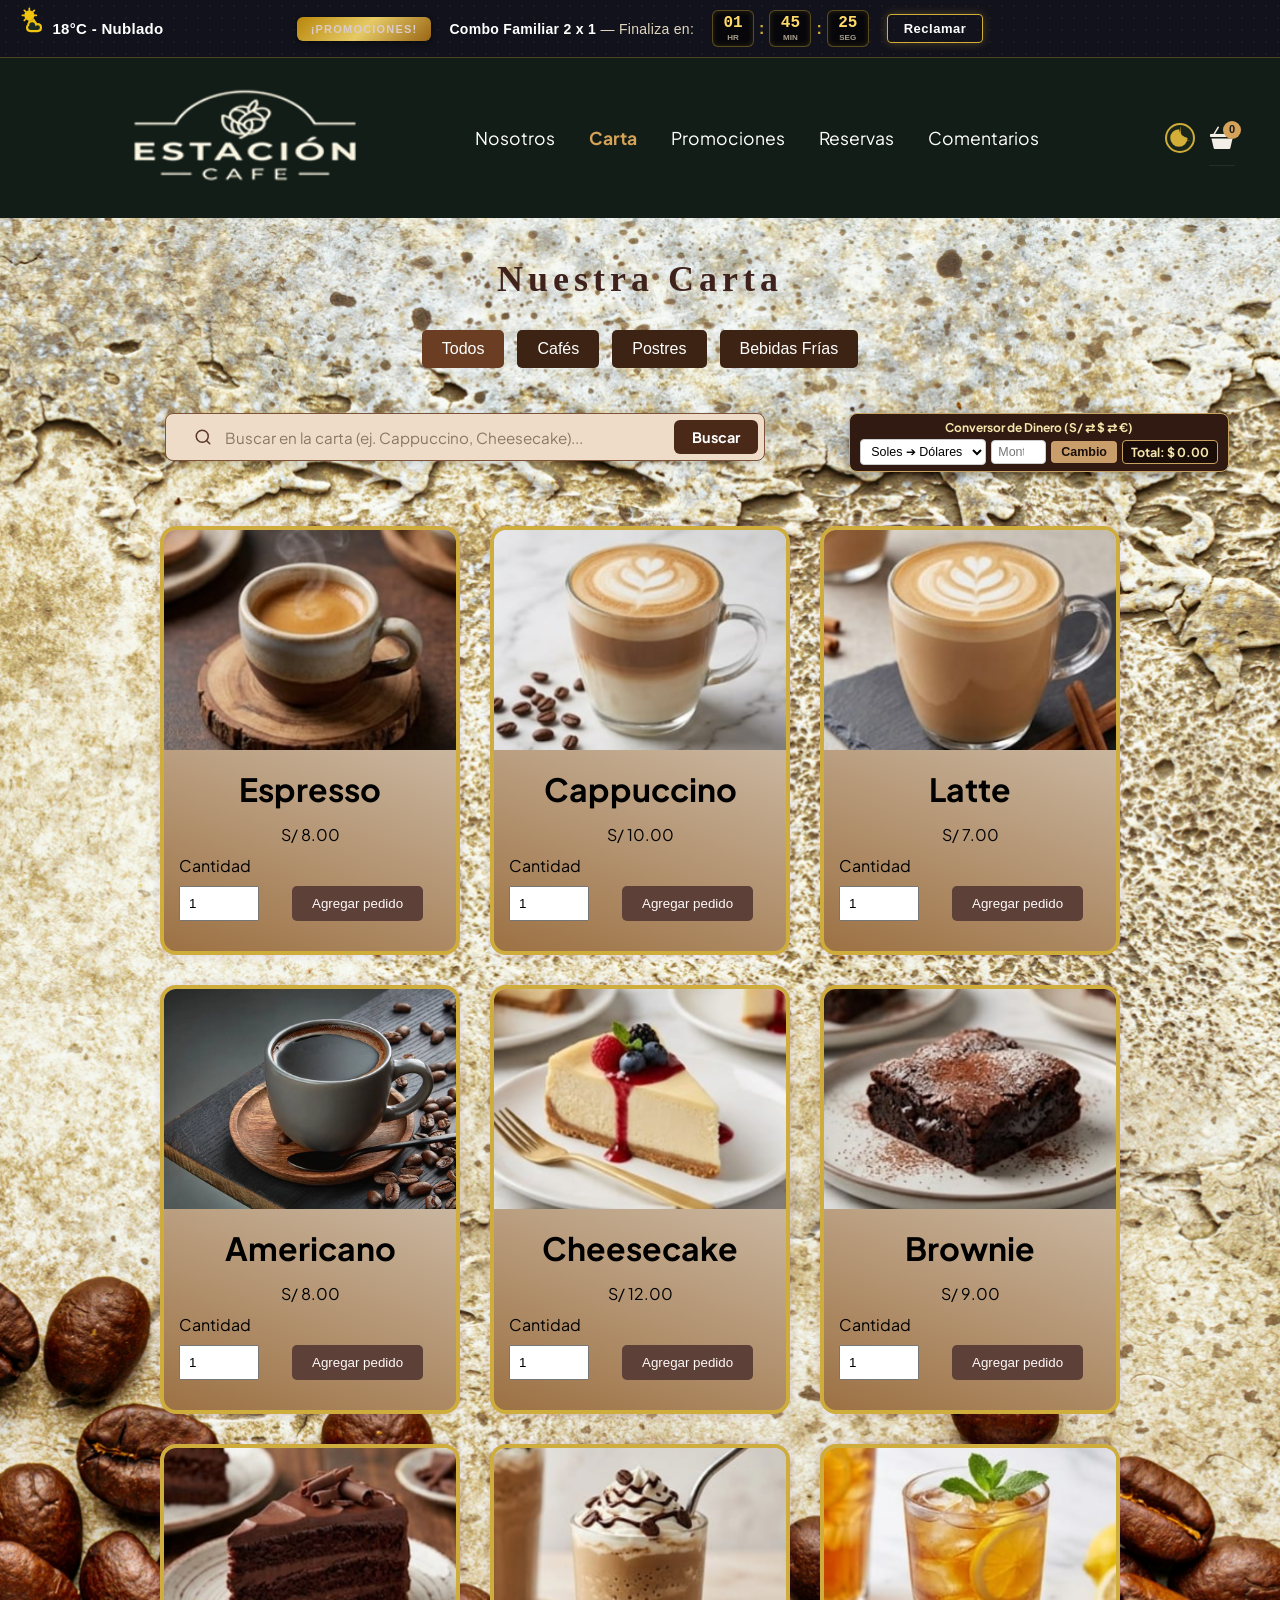
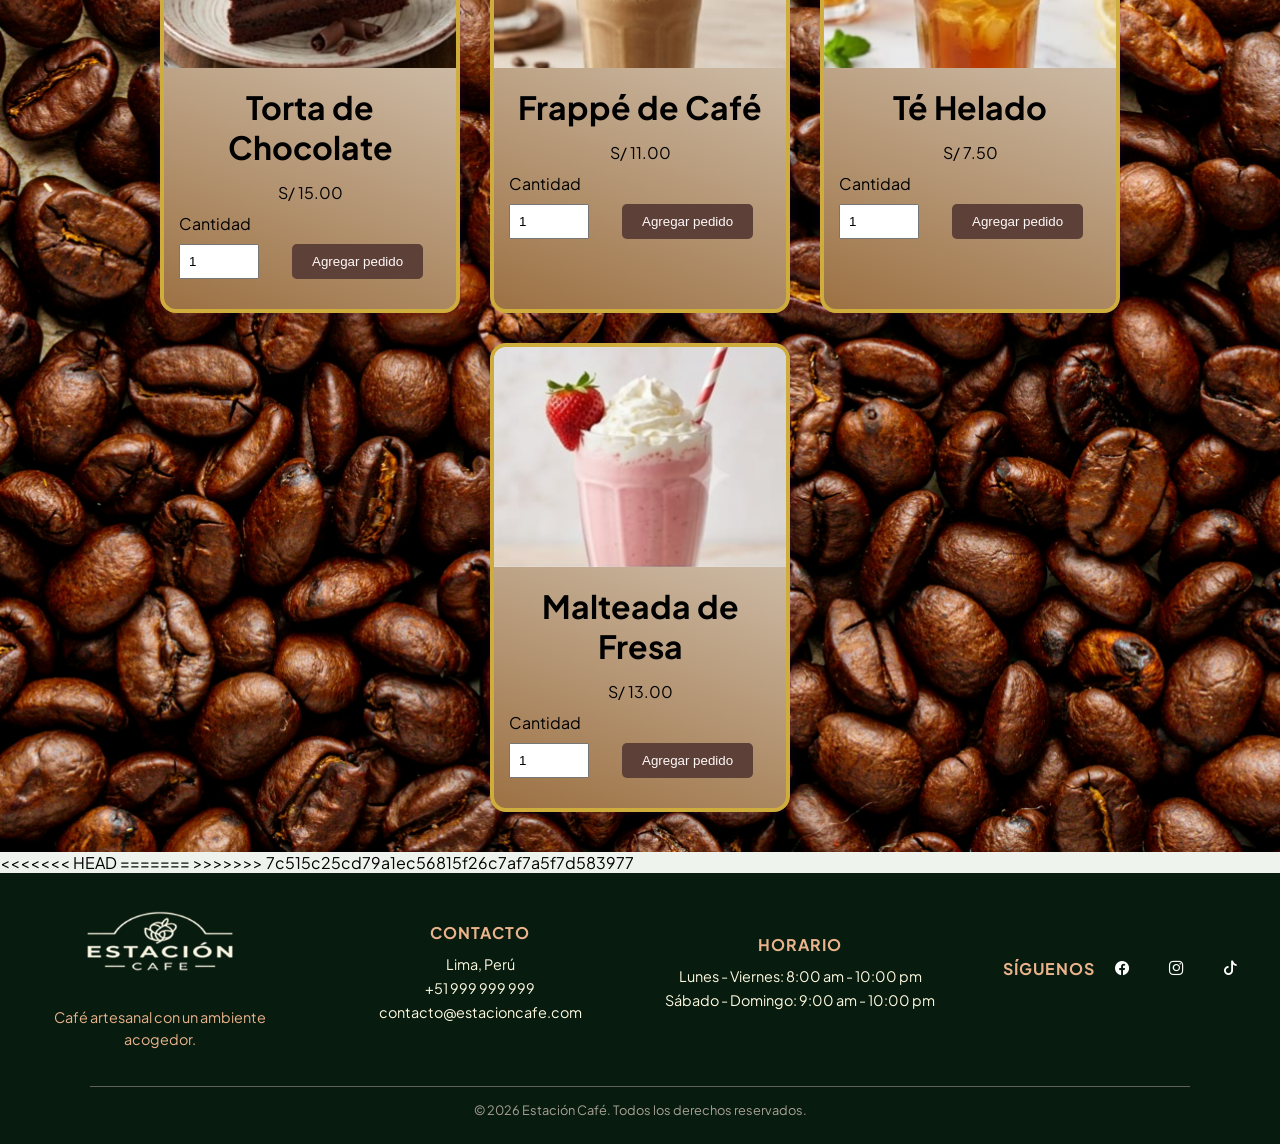
==== commit 649af89c: "Merge branch 'main' of https://github.com/yanjosueflores-glitch/cafeteria-web" ====
--- a/Cafetería/Cafetería/carta.html
+++ b/Cafetería/Cafetería/carta.html
@@ -28,11 +28,11 @@
   <span id="weather-text" class="weather-text"></span>
 </div>
     
-    <div class="promo-badge ">OFERTA LIMITADA</div>
+    <div class="promo-badge ">¡Promociones!</div>
     
     
     <p class="promo-text">
-      <strong>¡OFERTA 2x1! En tu Café favorito + Postre de regalo</strong> — Finaliza en:
+      <strong>Combo Familiar 2 x 1</strong> — Finaliza en:
     </p>
 
     <div class="promo-timer">
@@ -52,7 +52,7 @@
       </div>
     </div>
 
-    <a href="#promociones" class="promo-btn">Reclamar</a>
+    <a href="promociones.html#promociones" class="promo-btn">Reclamar</a>
   
 
     
--- a/Cafetería/Cafetería/css/estilos.css
+++ b/Cafetería/Cafetería/css/estilos.css
@@ -1118,6 +1118,7 @@
     overflow:hidden;
 
     box-shadow:0px 0px 15px rgba(0,0,0,0.15);
+    text-align: center;
 
 }
 
@@ -1153,7 +1154,8 @@
 
 .promo button{
 
-    margin:15px;
+    margin:15px auto;
+    display: block;
 
     padding:12px 20px;
 
@@ -1212,6 +1214,7 @@
     flex-direction: column;
     gap: 5px;
     margin: 10px 0;
+    align-items: center;
 }
 
 .cantidad-box label{
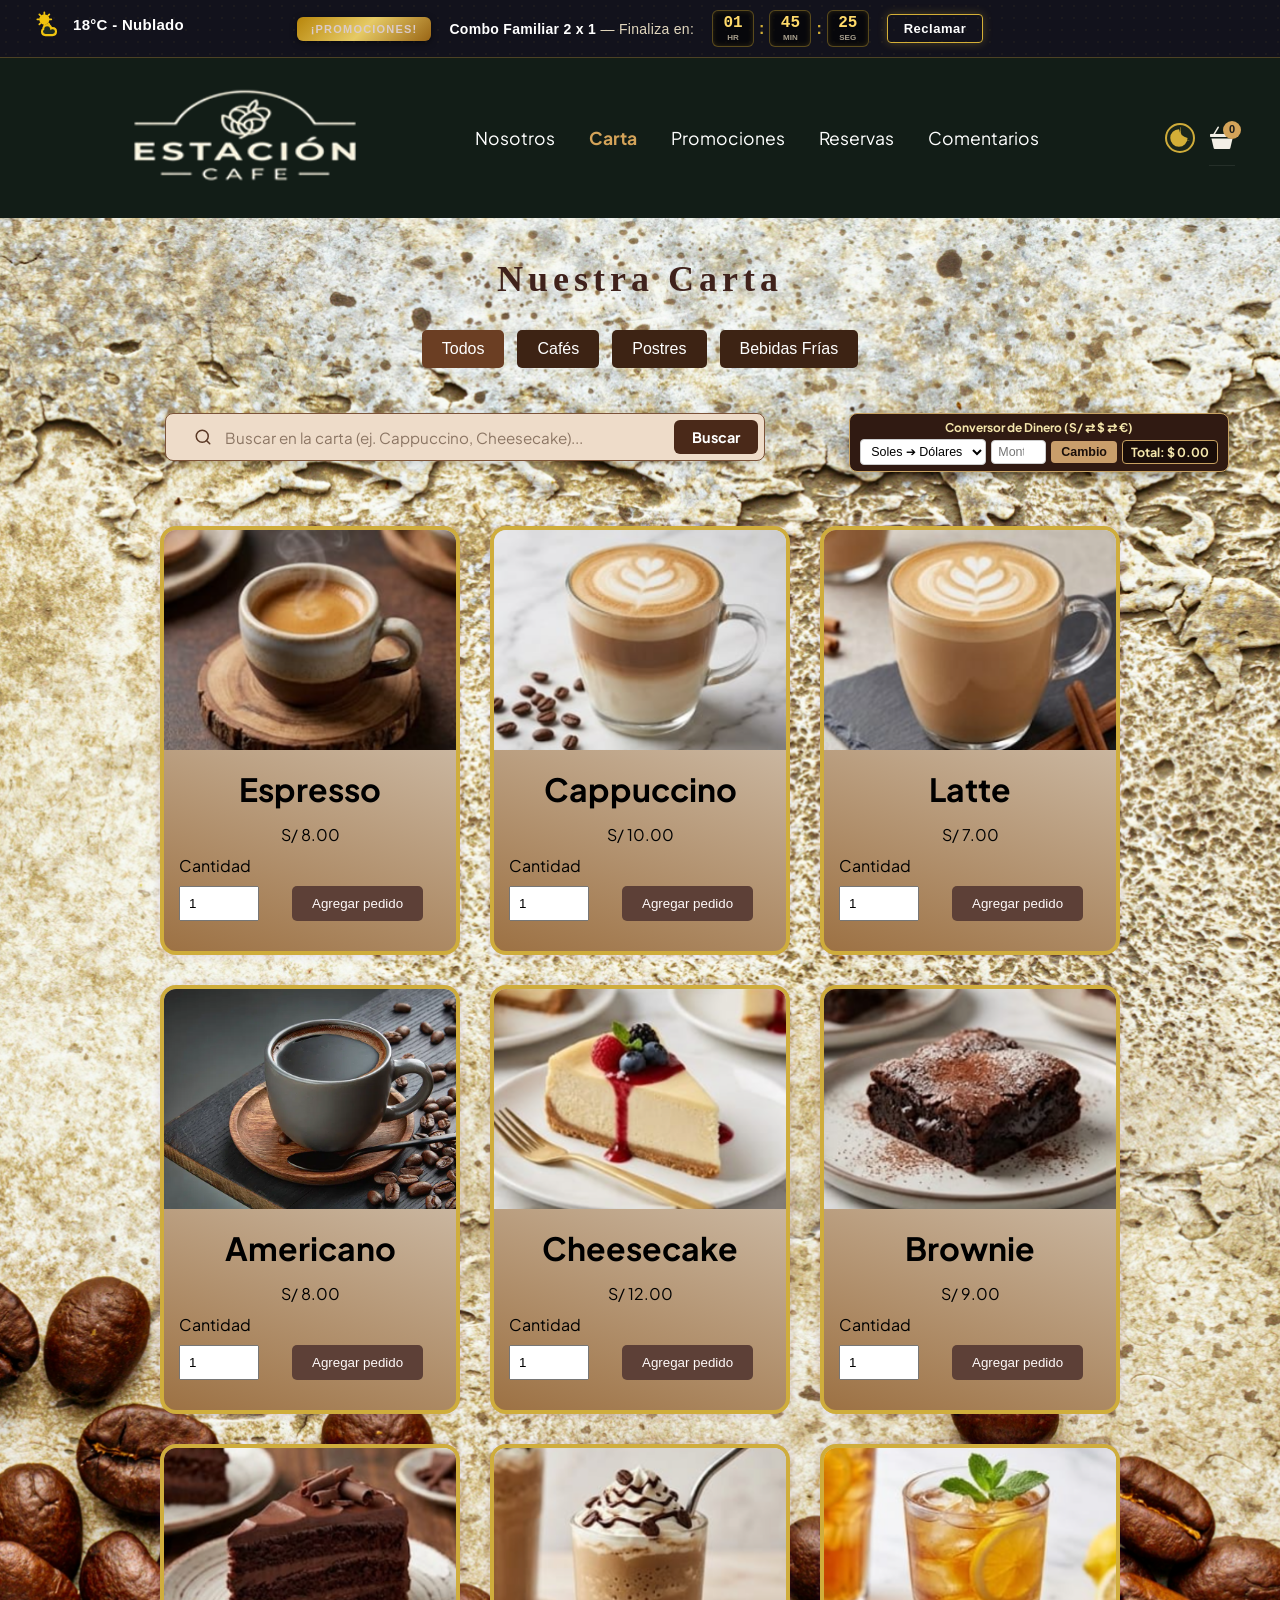
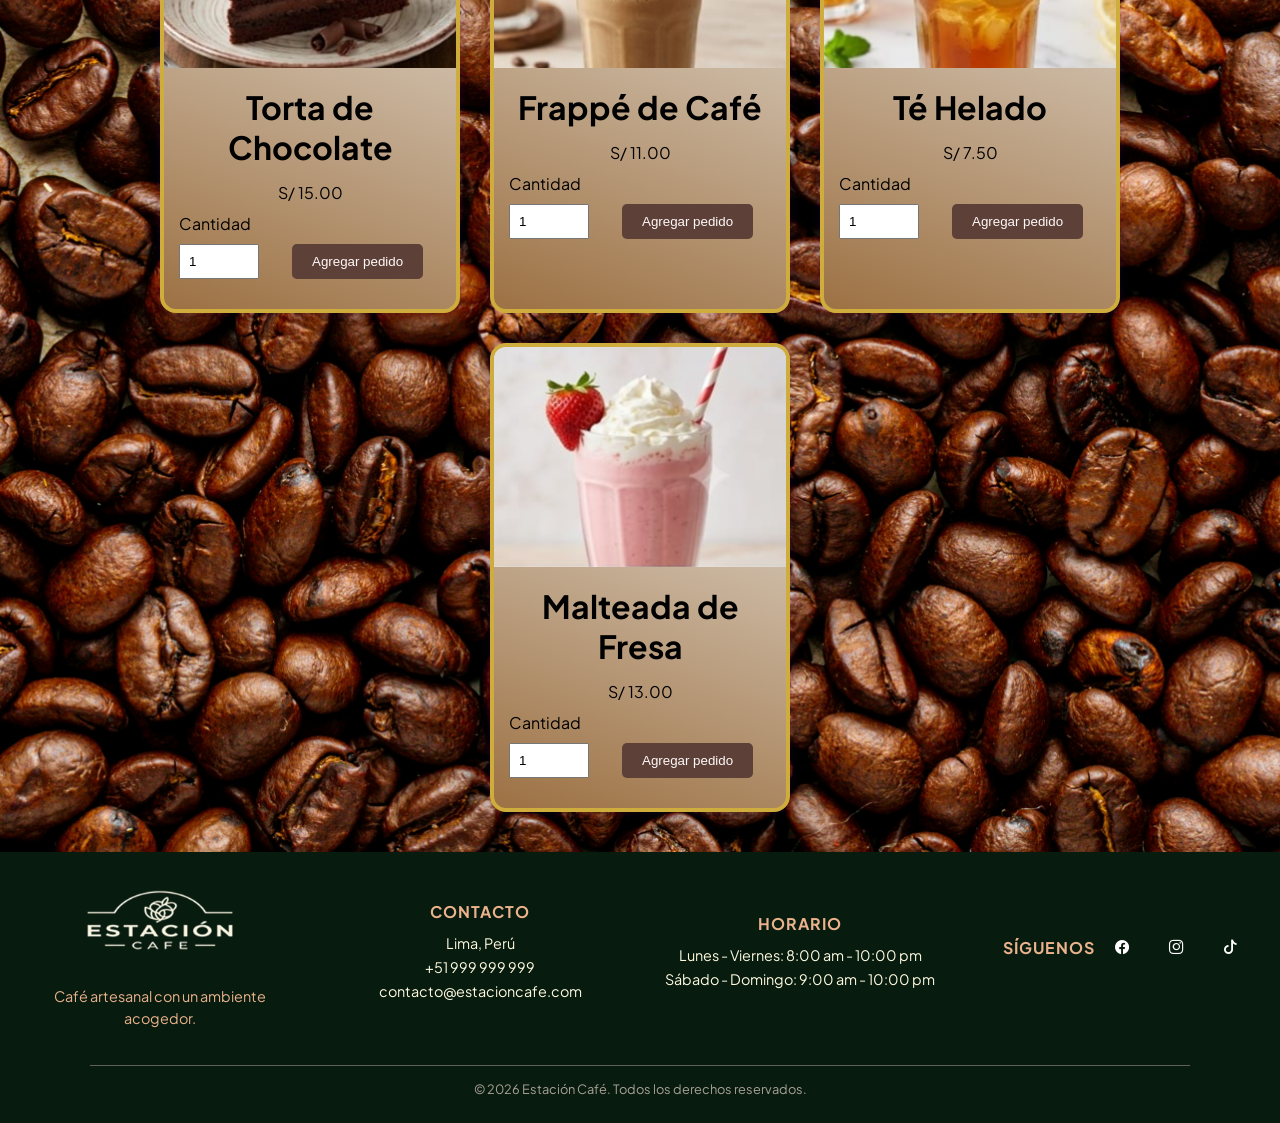
==== commit 0ff3ec25: "cambiopromo" ====
--- a/Cafetería/Cafetería/carta.html
+++ b/Cafetería/Cafetería/carta.html
@@ -275,7 +275,7 @@
 
   </div>
 </section>
-<<<<<<< HEAD
+
 
       
         <button id="btnVaciar" onclick="vaciarTodo()" style="display:none;" class="btn-vaciar">
@@ -284,9 +284,7 @@
 
     </section>
 
-=======
-       
->>>>>>> 7c515c25cd79a1ec56815f26c7af7a5f7d583977
+
 
 <footer>
 
--- a/Cafetería/Cafetería/css/estilos.css
+++ b/Cafetería/Cafetería/css/estilos.css
@@ -2248,7 +2248,6 @@
   }
 }
 
-<<<<<<< HEAD
 .notificacion-carrito {
   position: fixed;
   bottom: 30px;
@@ -2510,7 +2509,6 @@
 .Favoritos h2{
   padding-top: 60px;
 }
-=======
 
 /* --- WIDGET DEL CLIMA --- */
 .weather-widget {
@@ -2548,4 +2546,43 @@
   z-index: 10;
 }
 
->>>>>>> 7c515c25cd79a1ec56815f26c7af7a5f7d583977
+.btn-agregar-icono {
+  width: 34px;
+  height: 34px;
+  border-radius: 50%;
+  border: 1.5px solid #8c5a32;
+  background-color: transparent;
+  color: #8c5a32;
+  display: flex;
+  align-items: center;
+  justify-content: center;
+  cursor: pointer;
+  font-size: 1rem;
+  padding: 0;
+  margin-top: 10px;
+  transition: all 0.25s ease;
+}
+
+.btn-agregar-icono:hover {
+  background-color: #8c5a32;
+  color: #fff;
+  transform: scale(1.08);
+}
+
+.btn-carousel-agregar {
+  position: relative;
+  z-index: 2;
+  margin-top: 10px;
+  padding: 8px 16px;
+  background-color: #d4a359;
+  color: #10201a;
+  border: none;
+  border-radius: 6px;
+  font-weight: 600;
+  cursor: pointer;
+  font-size: 0.85rem;
+}
+
+.btn-carousel-agregar:hover {
+  background-color: #e6ca65;
+}
